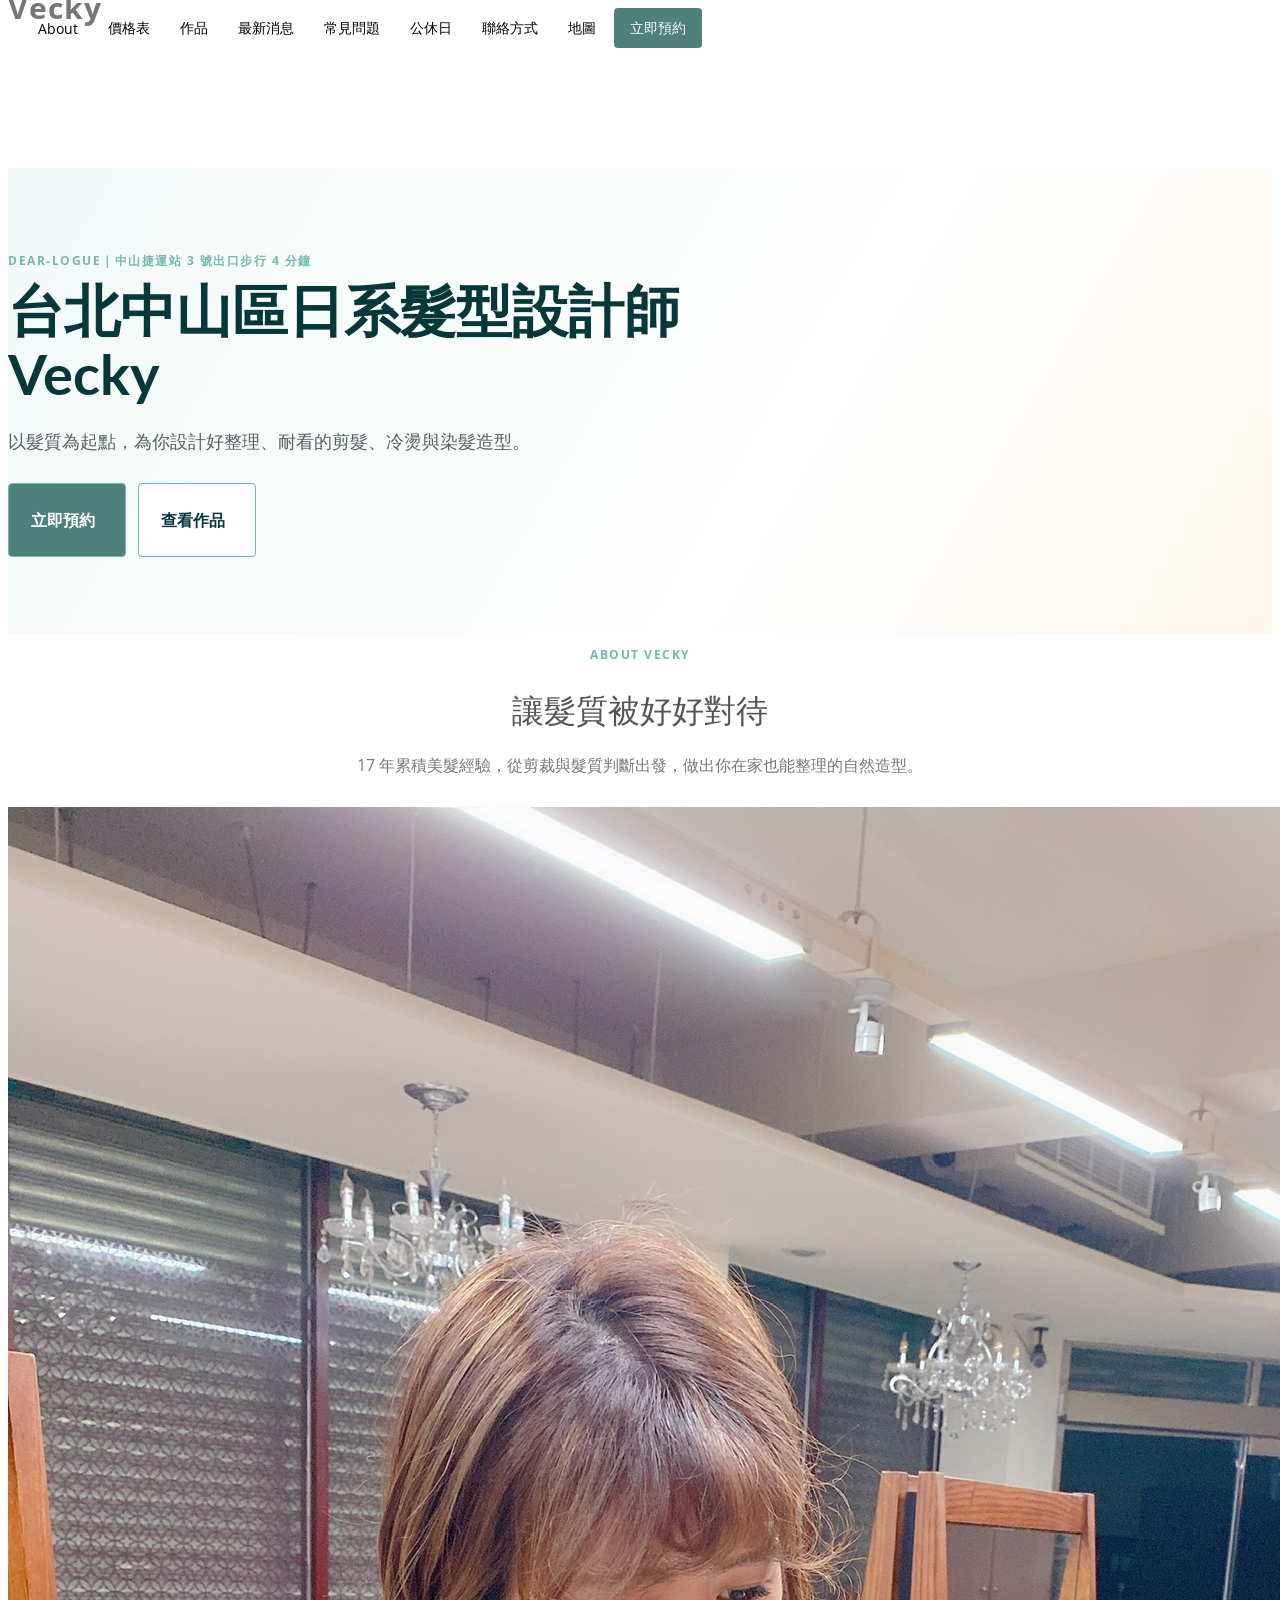
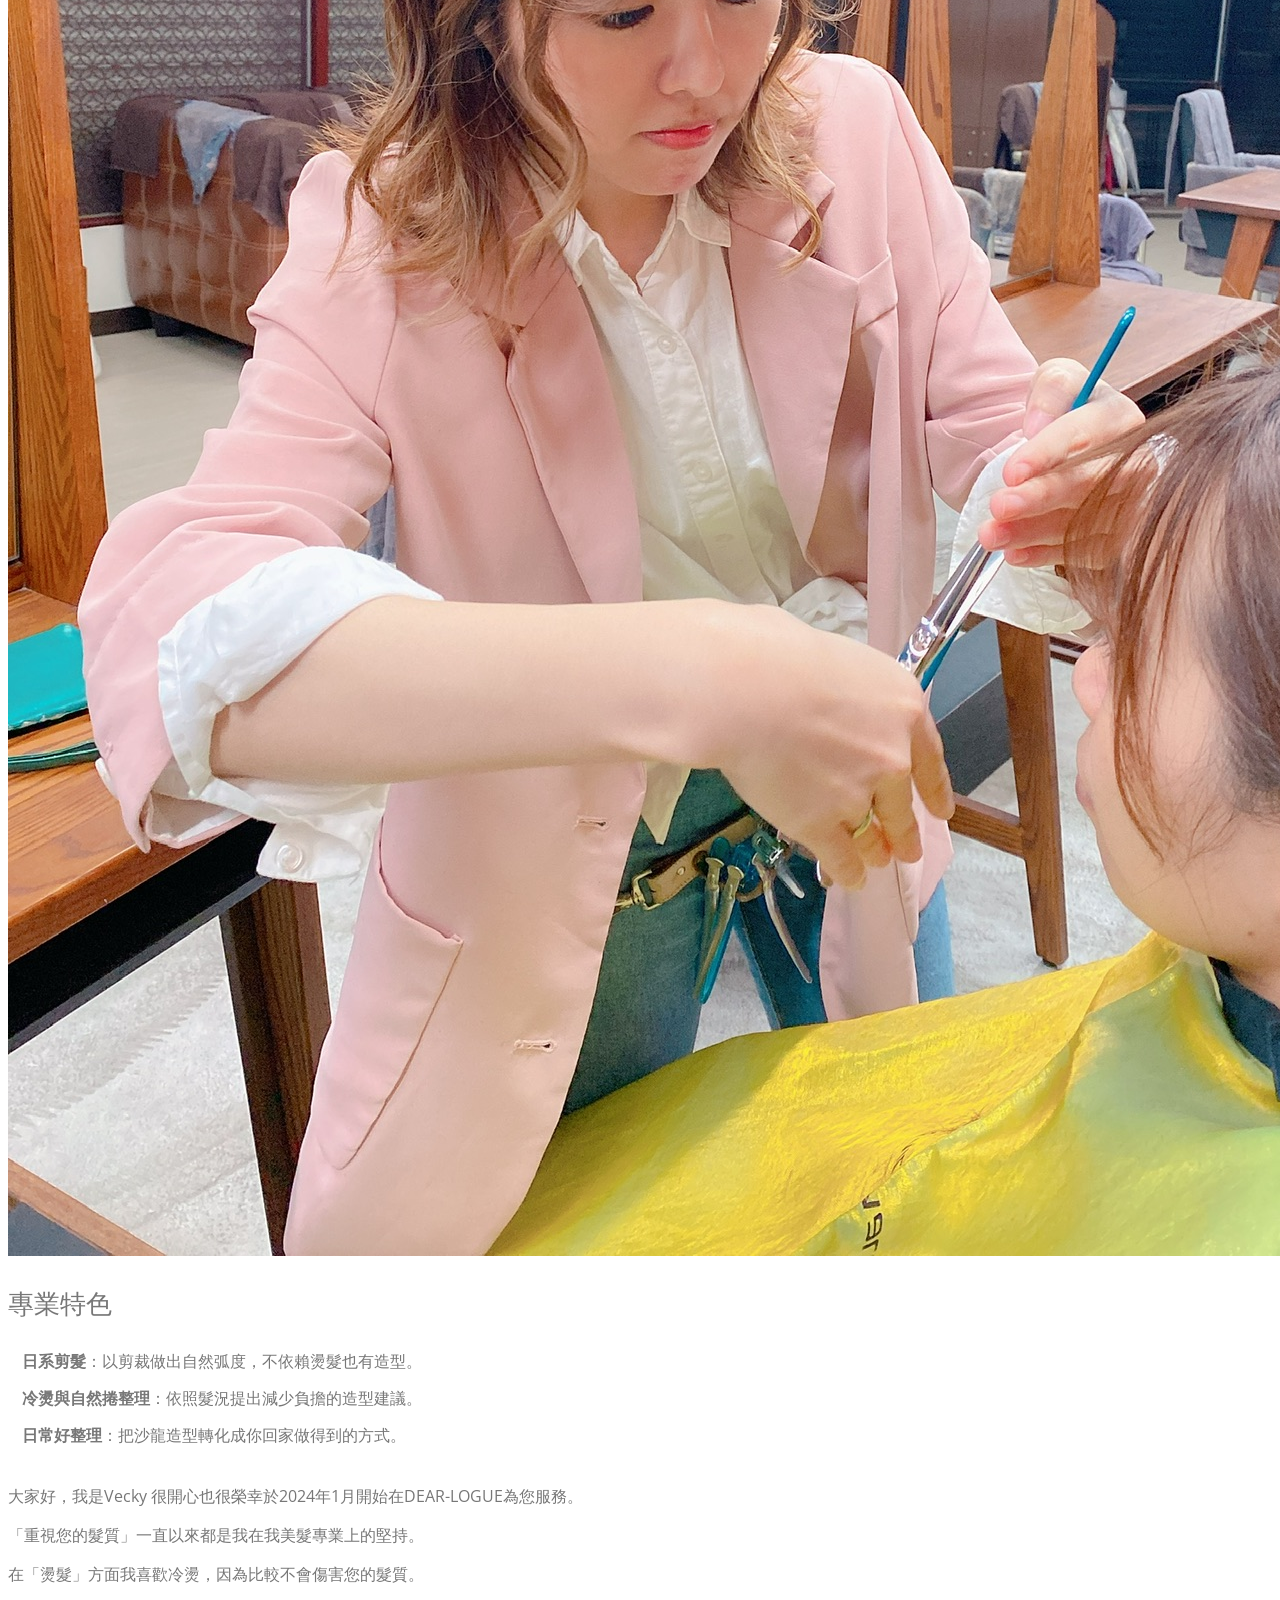
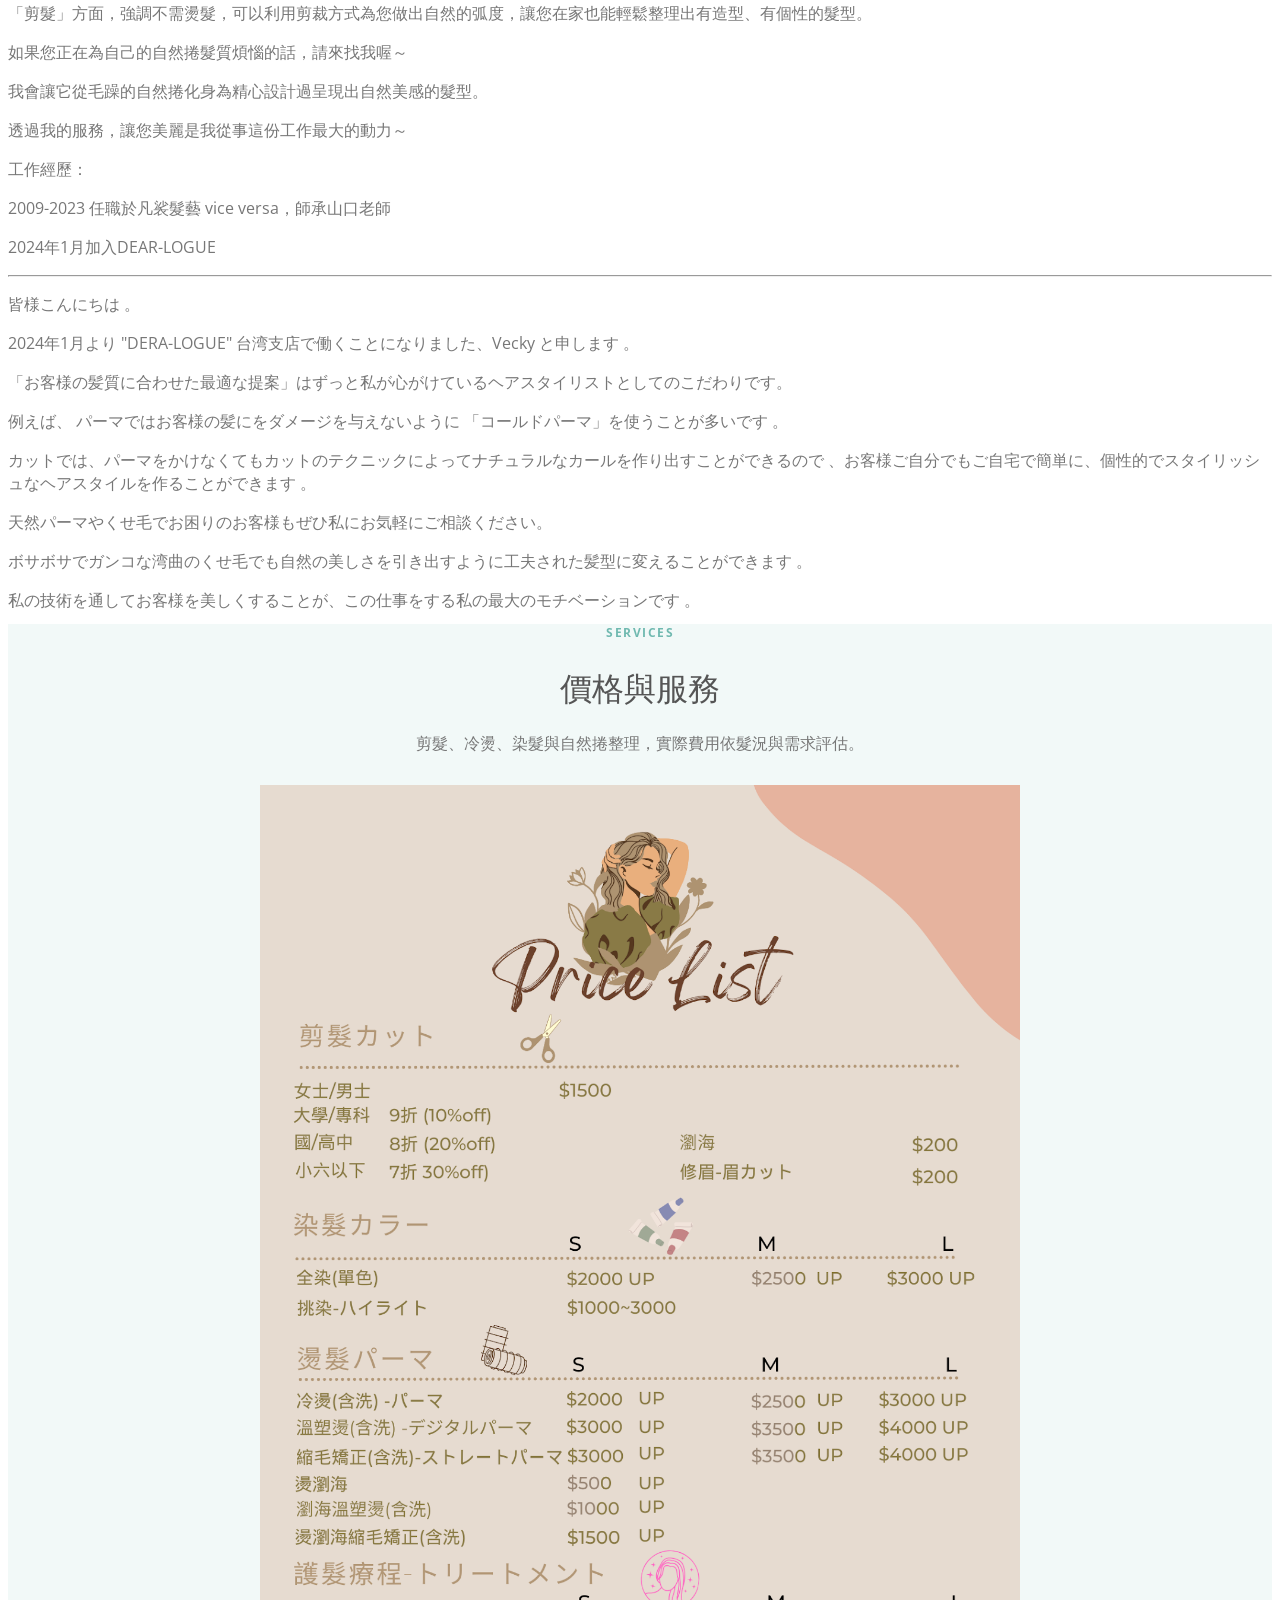
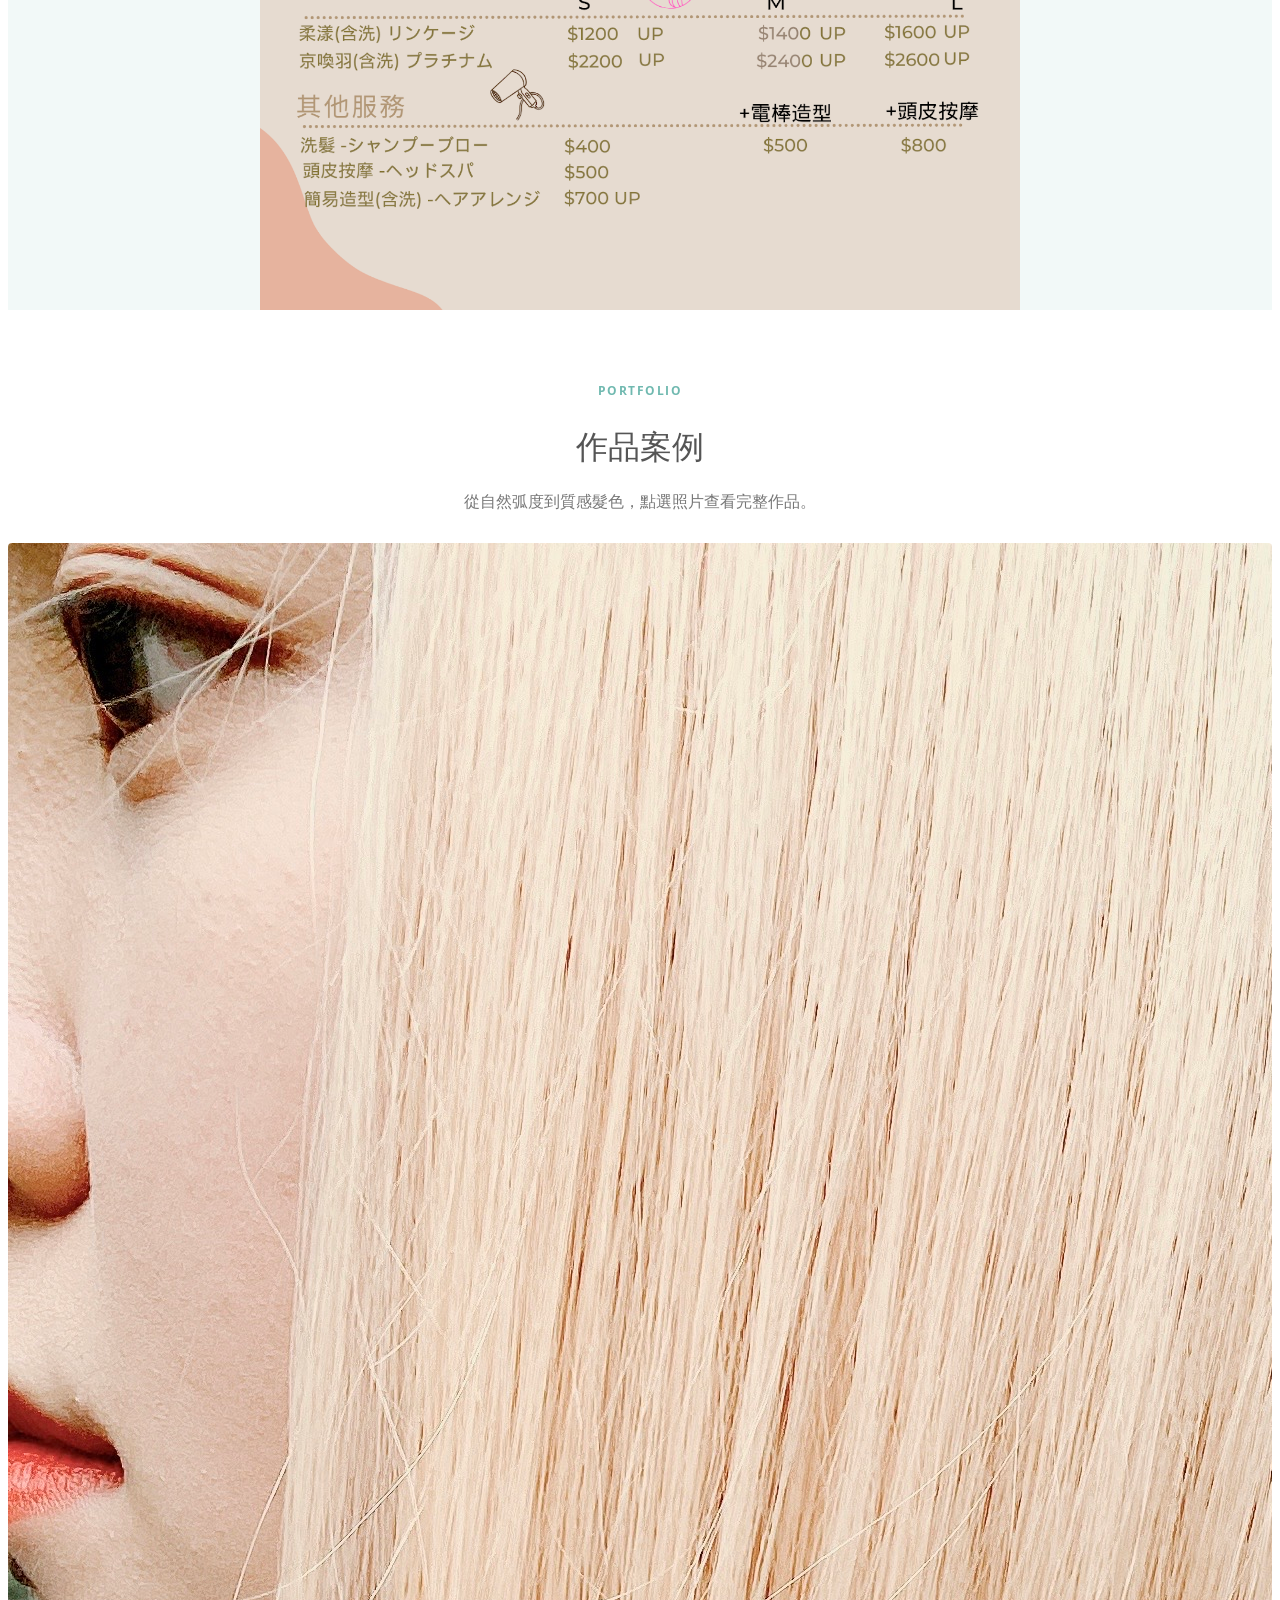
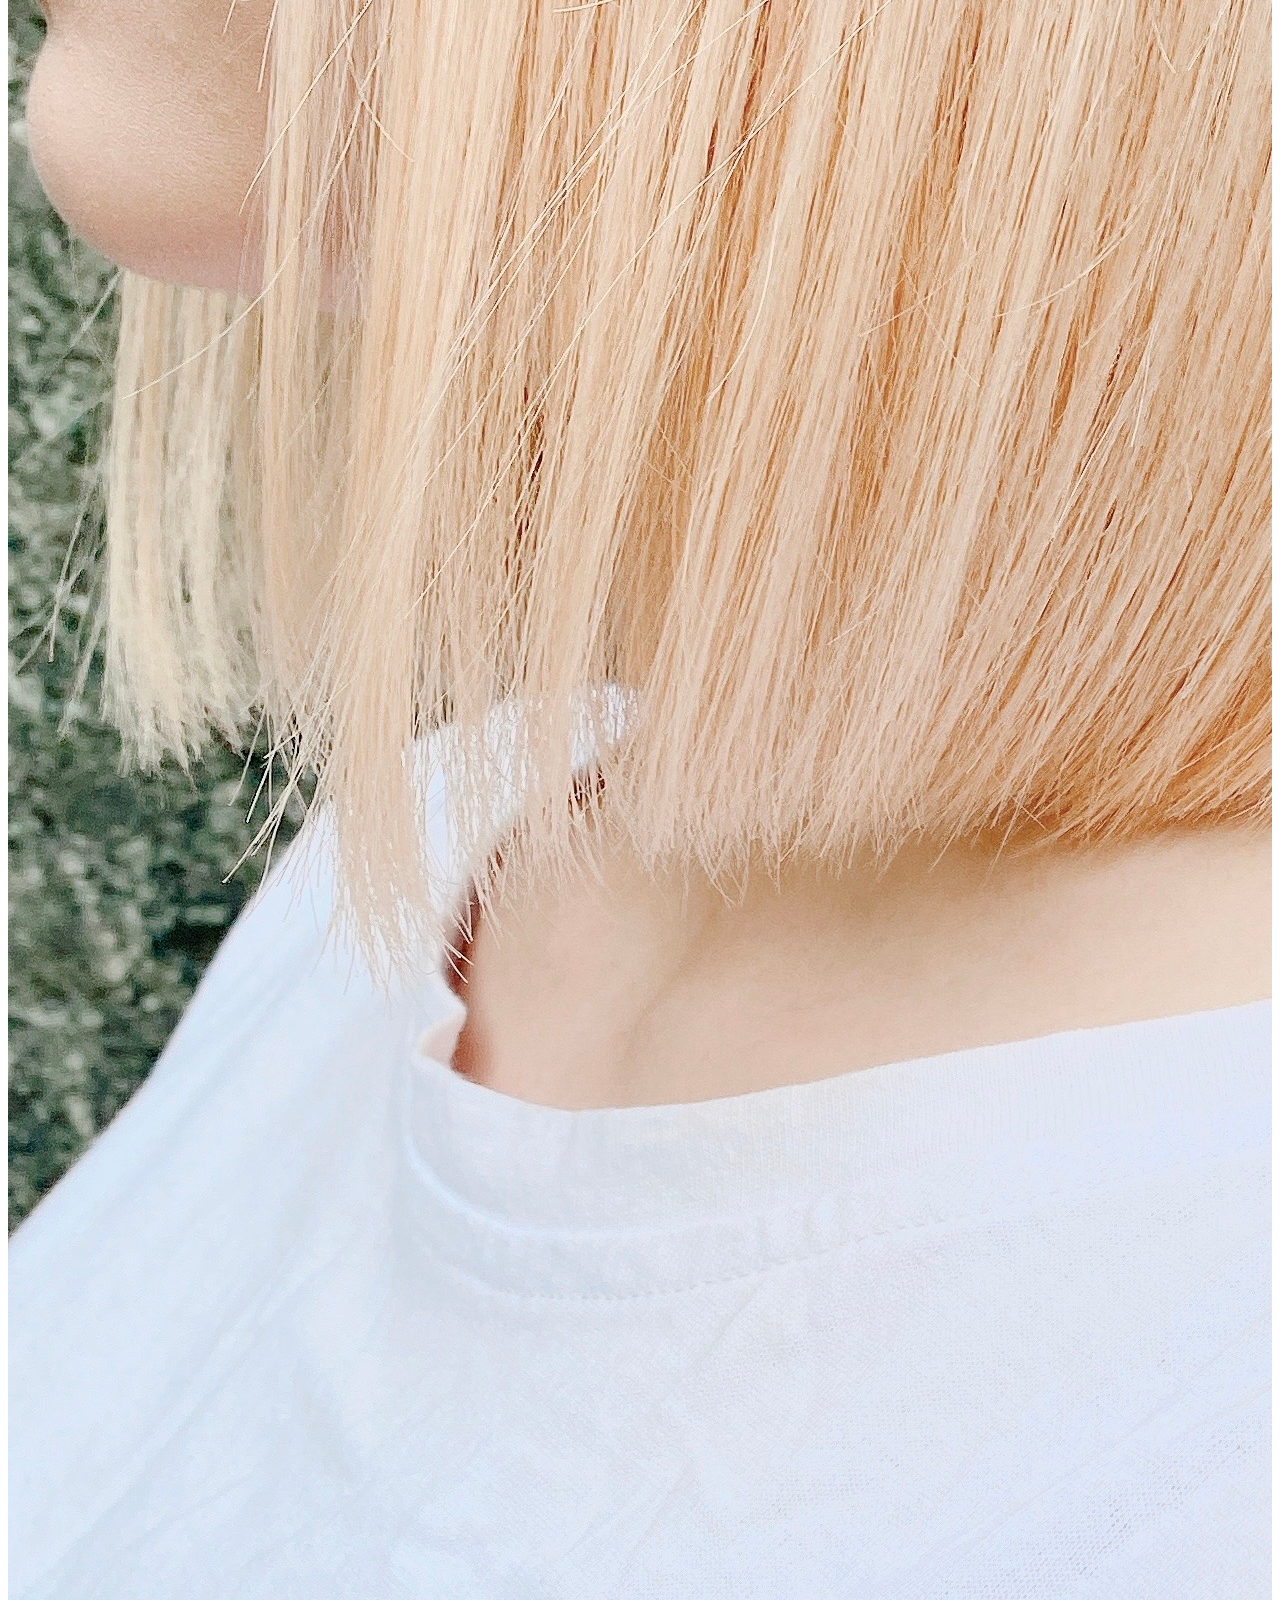
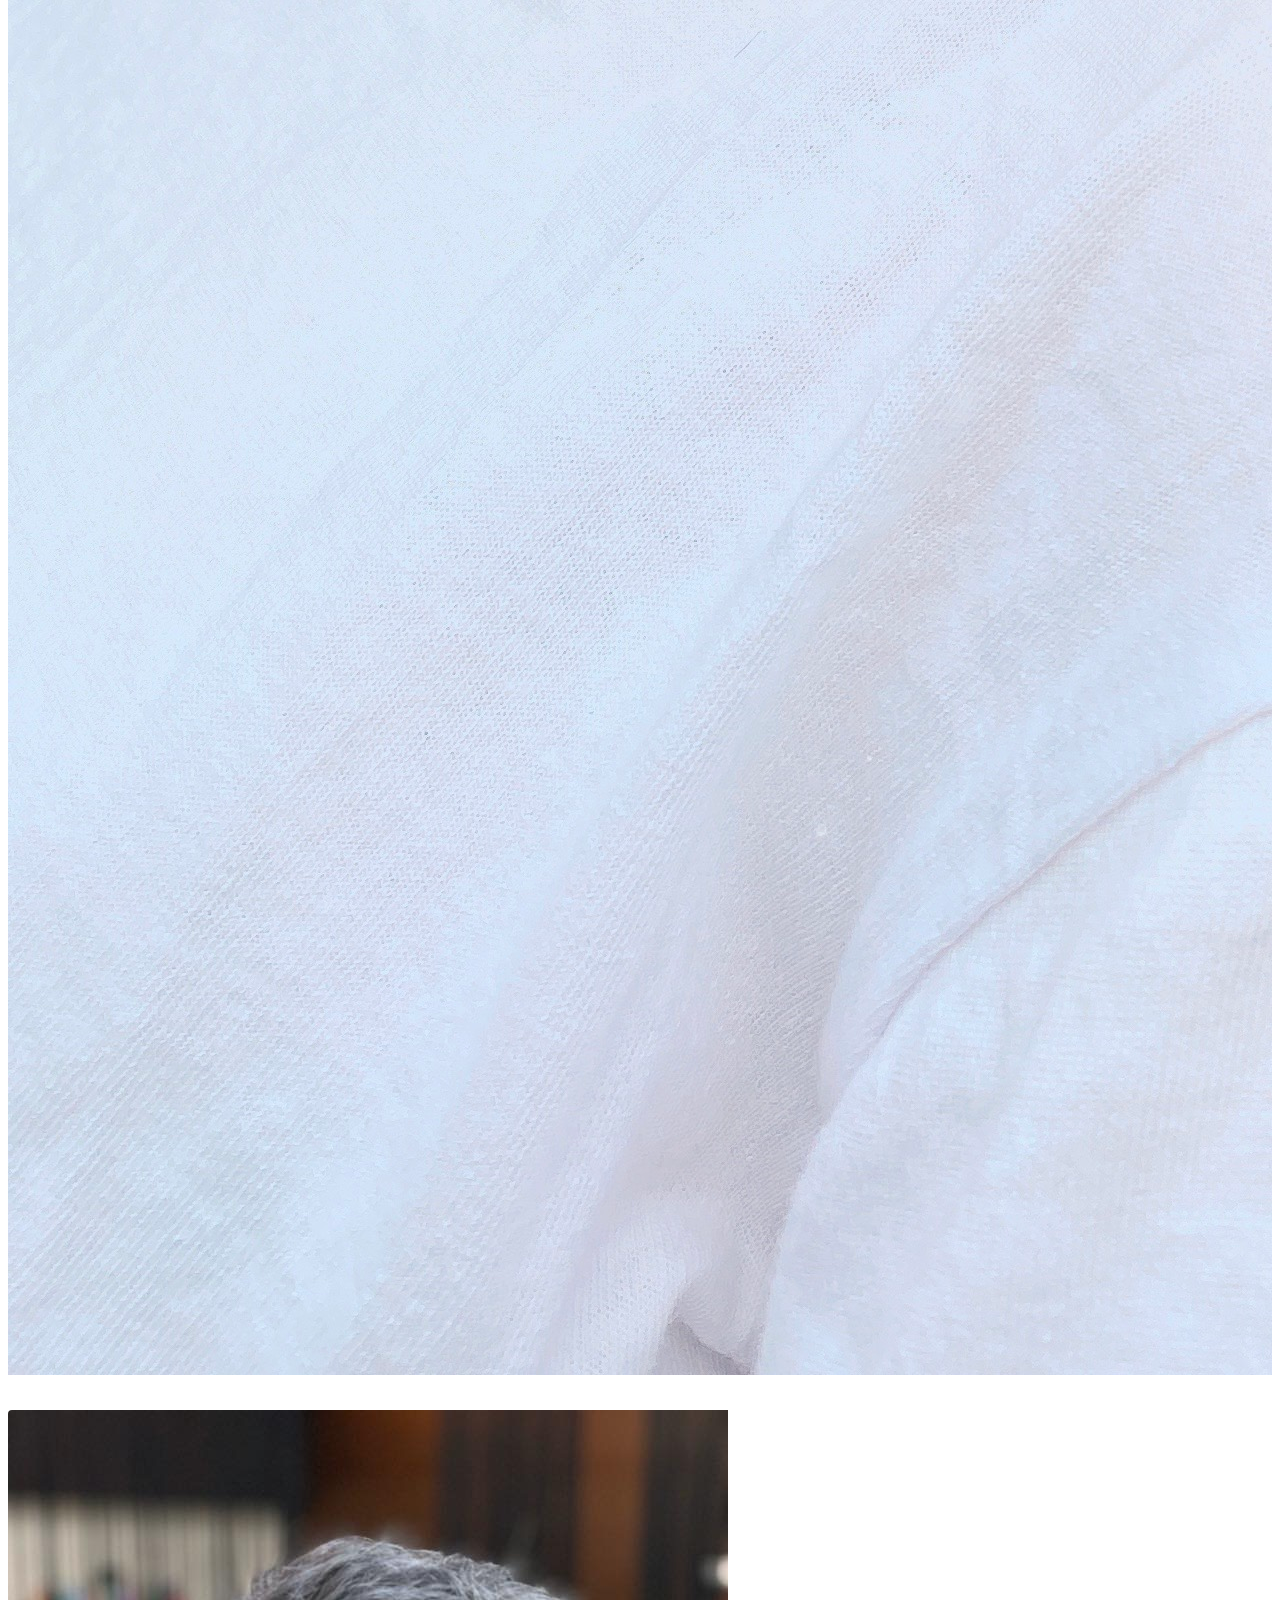
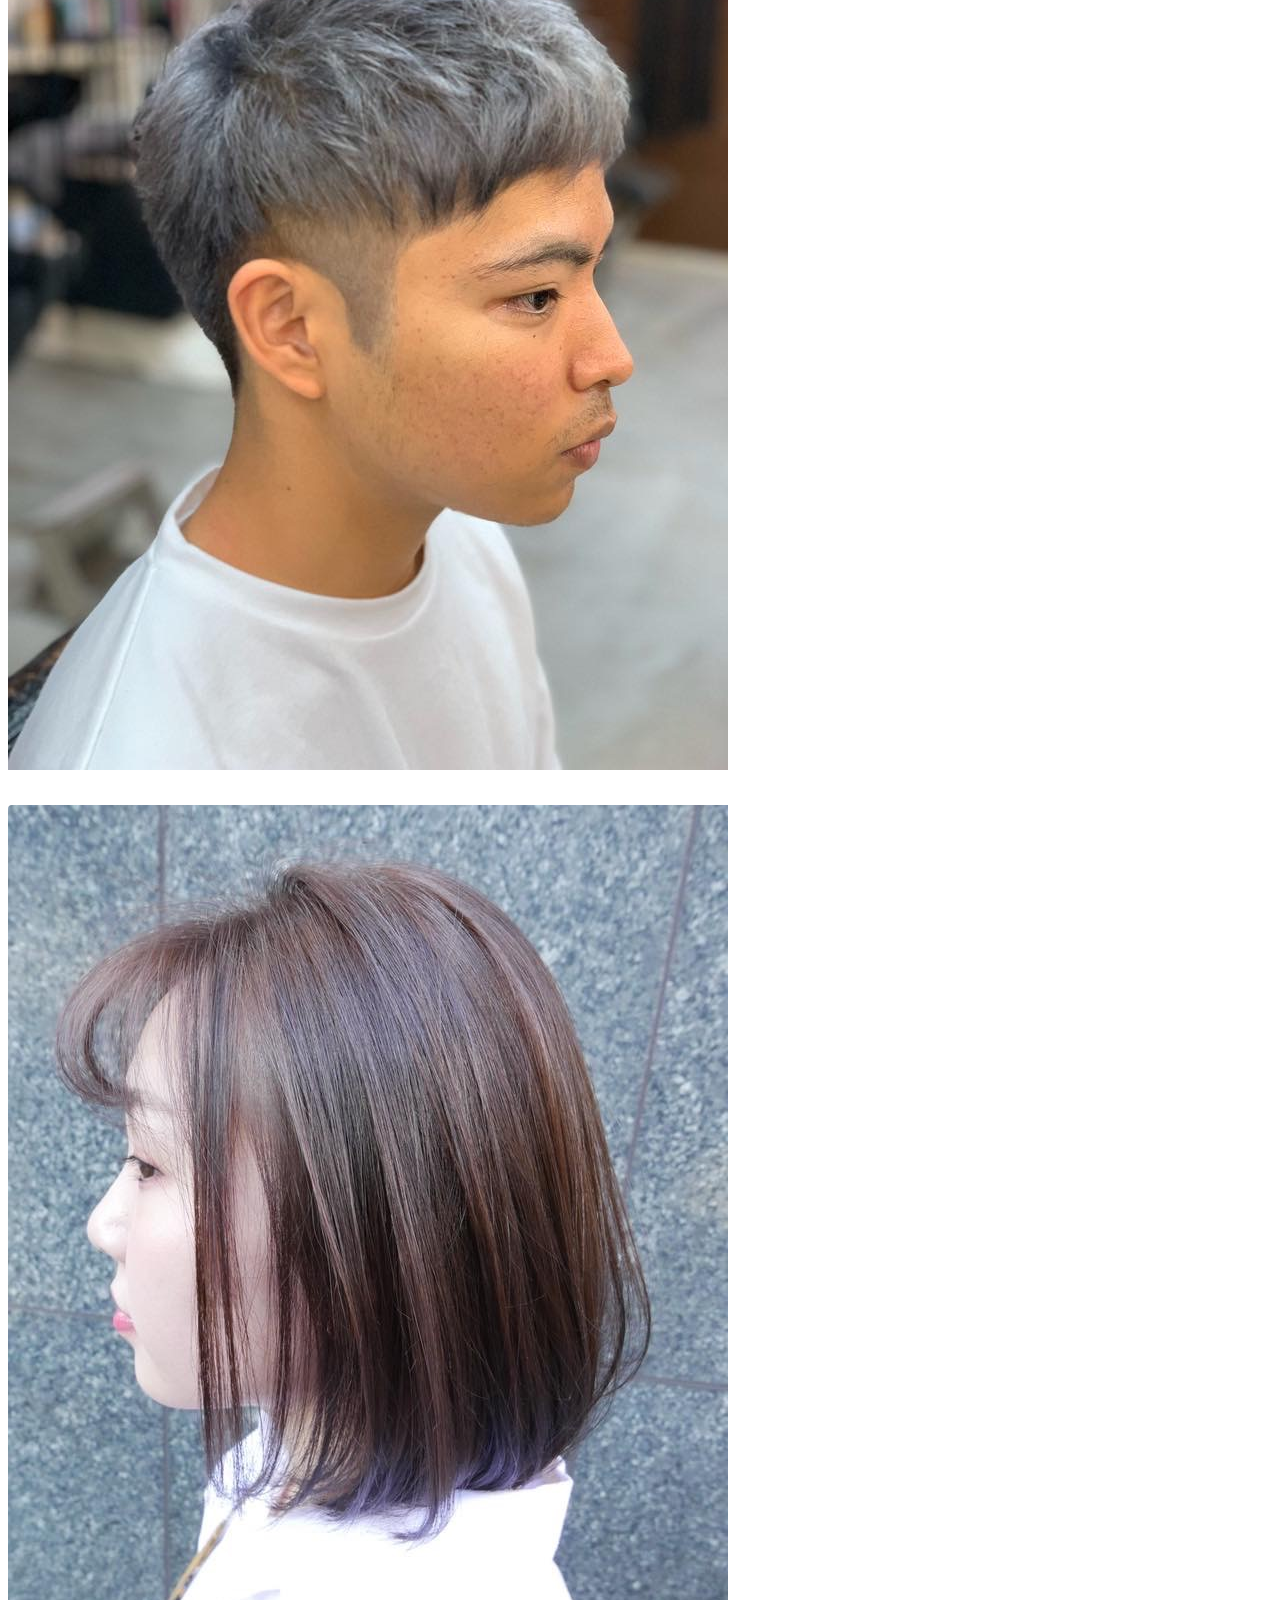
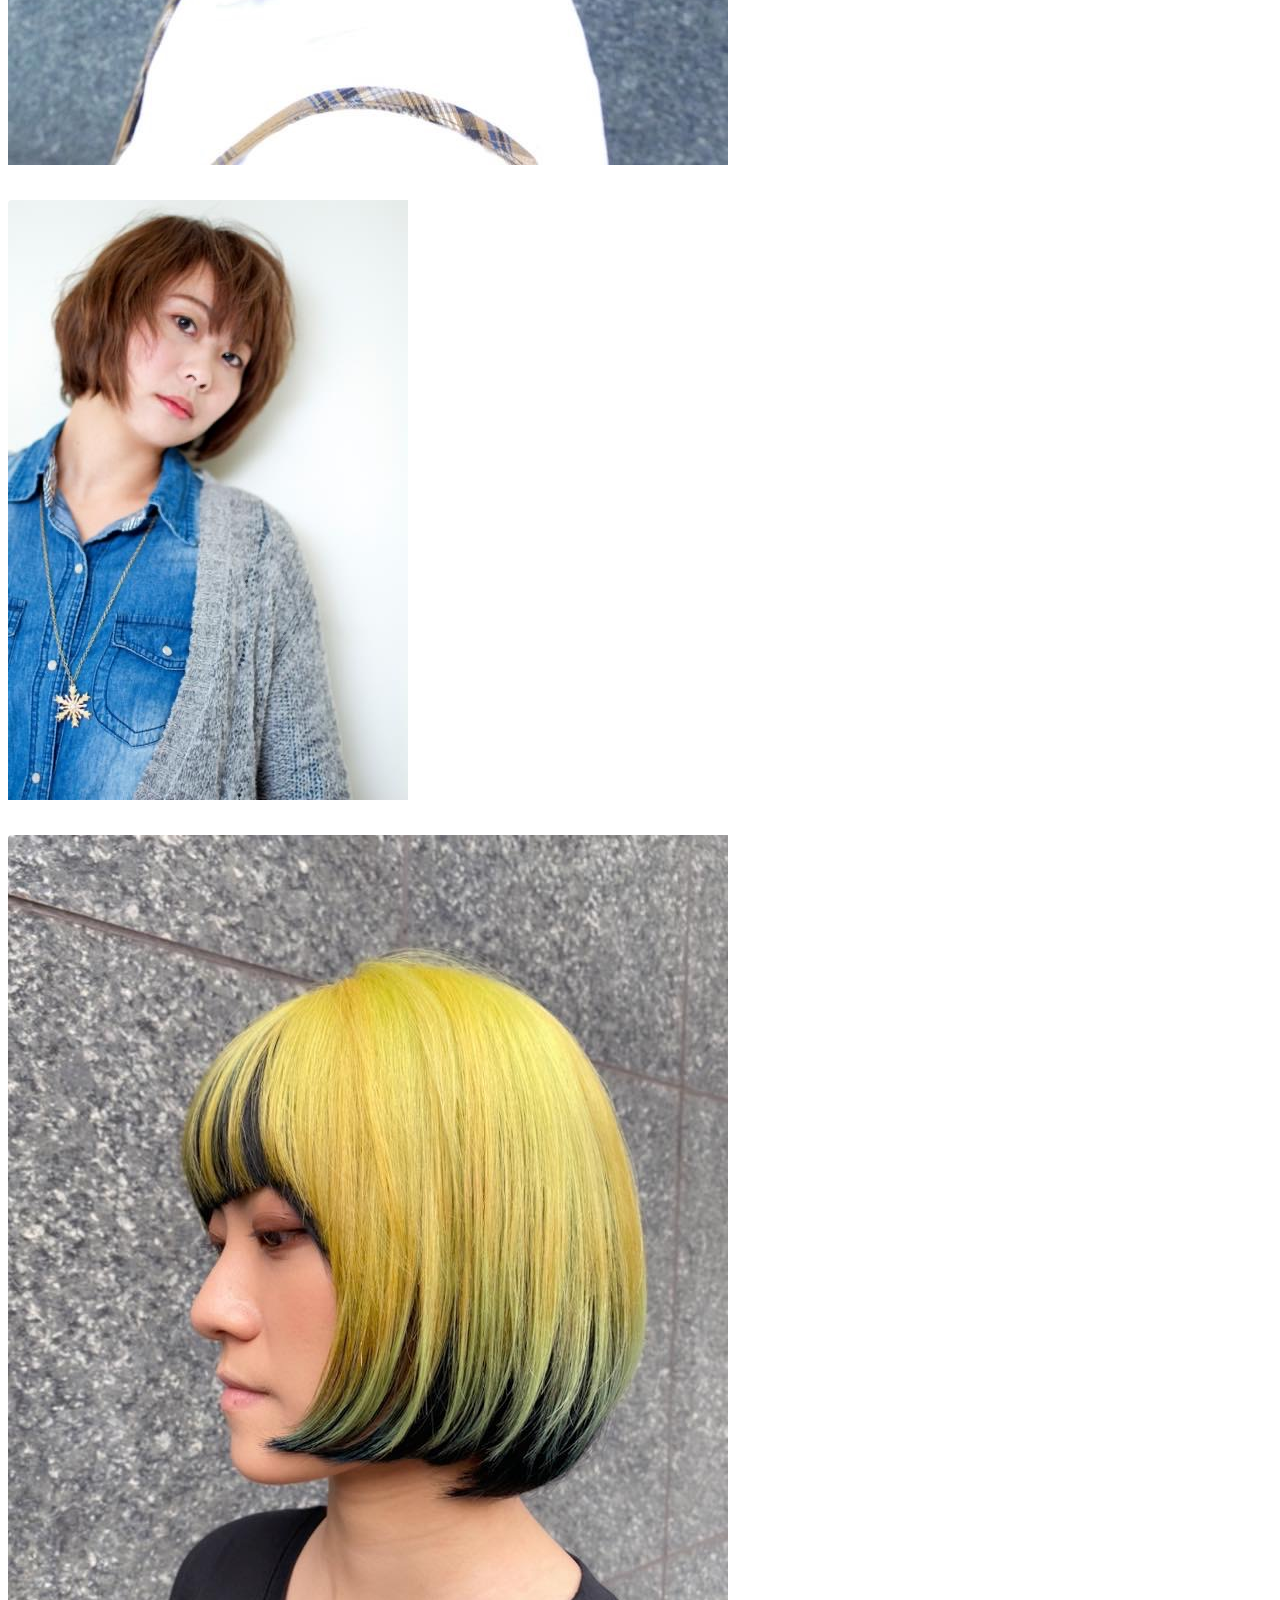
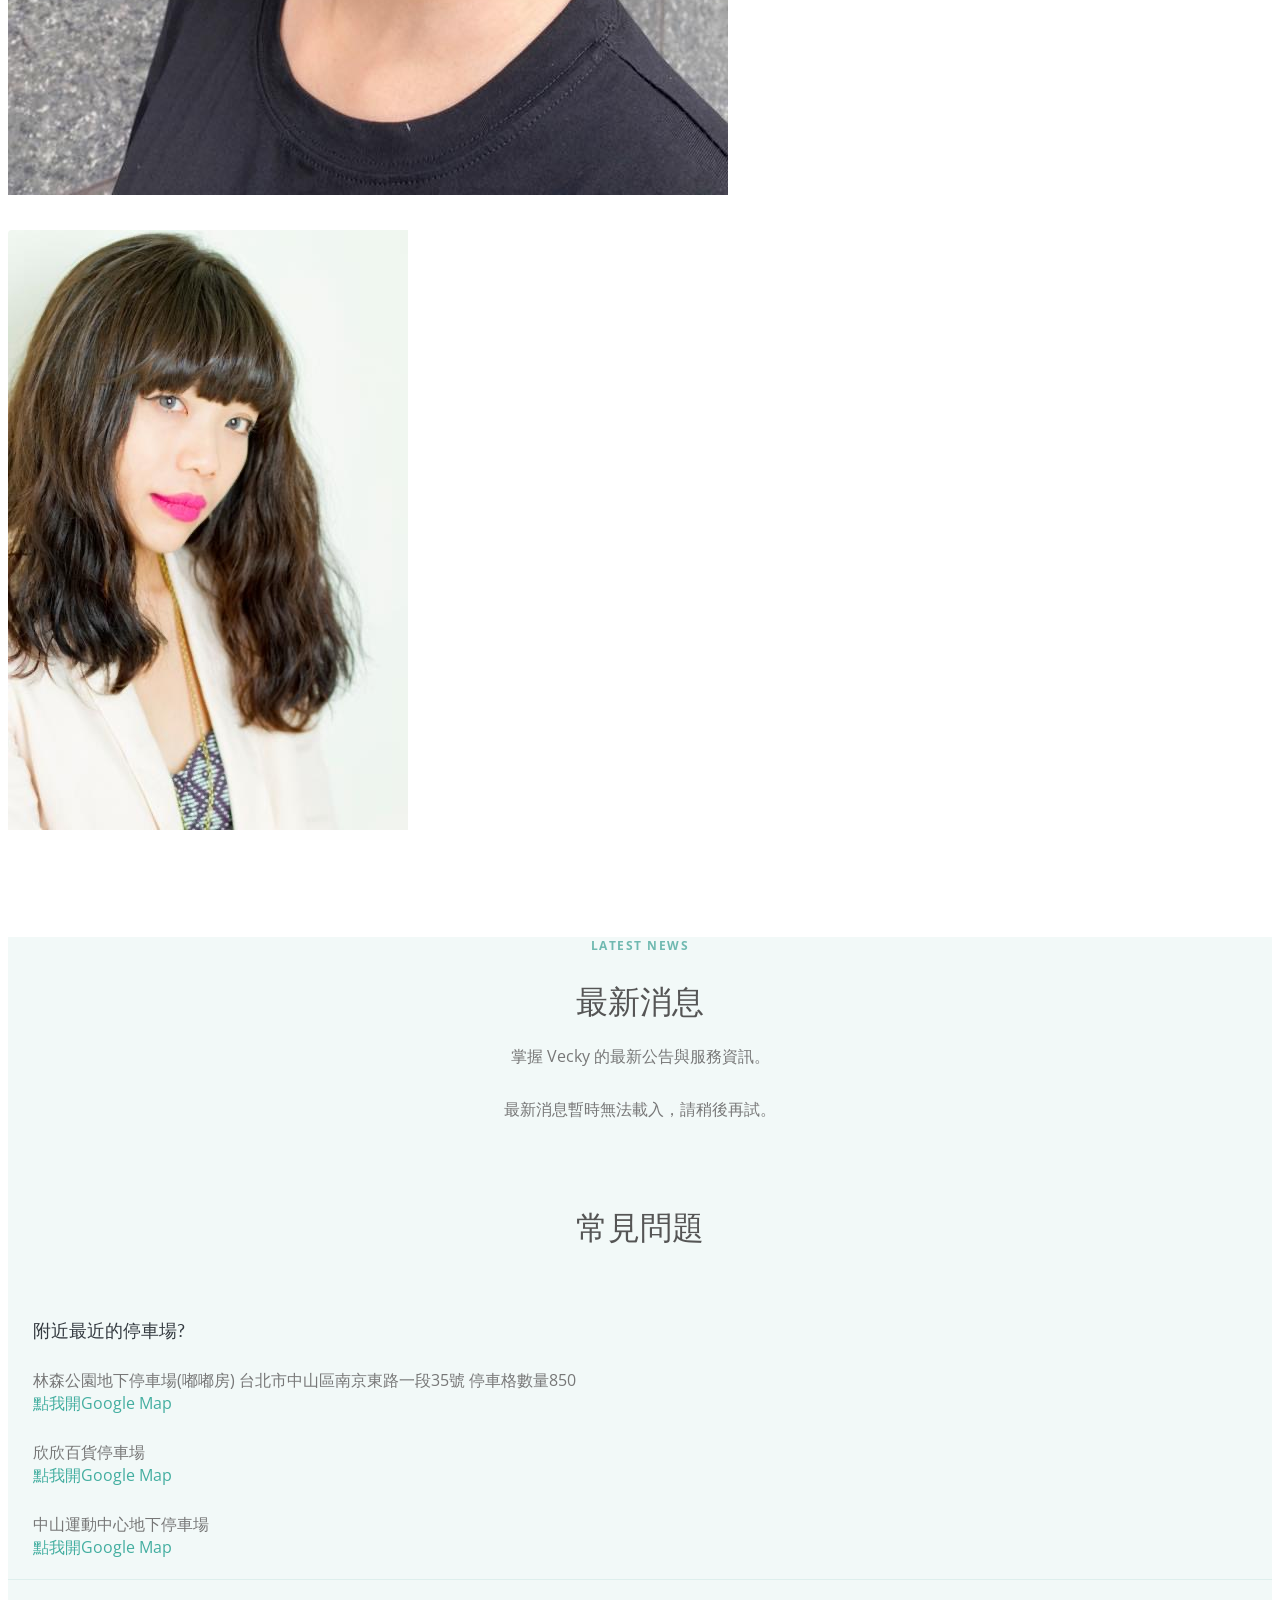
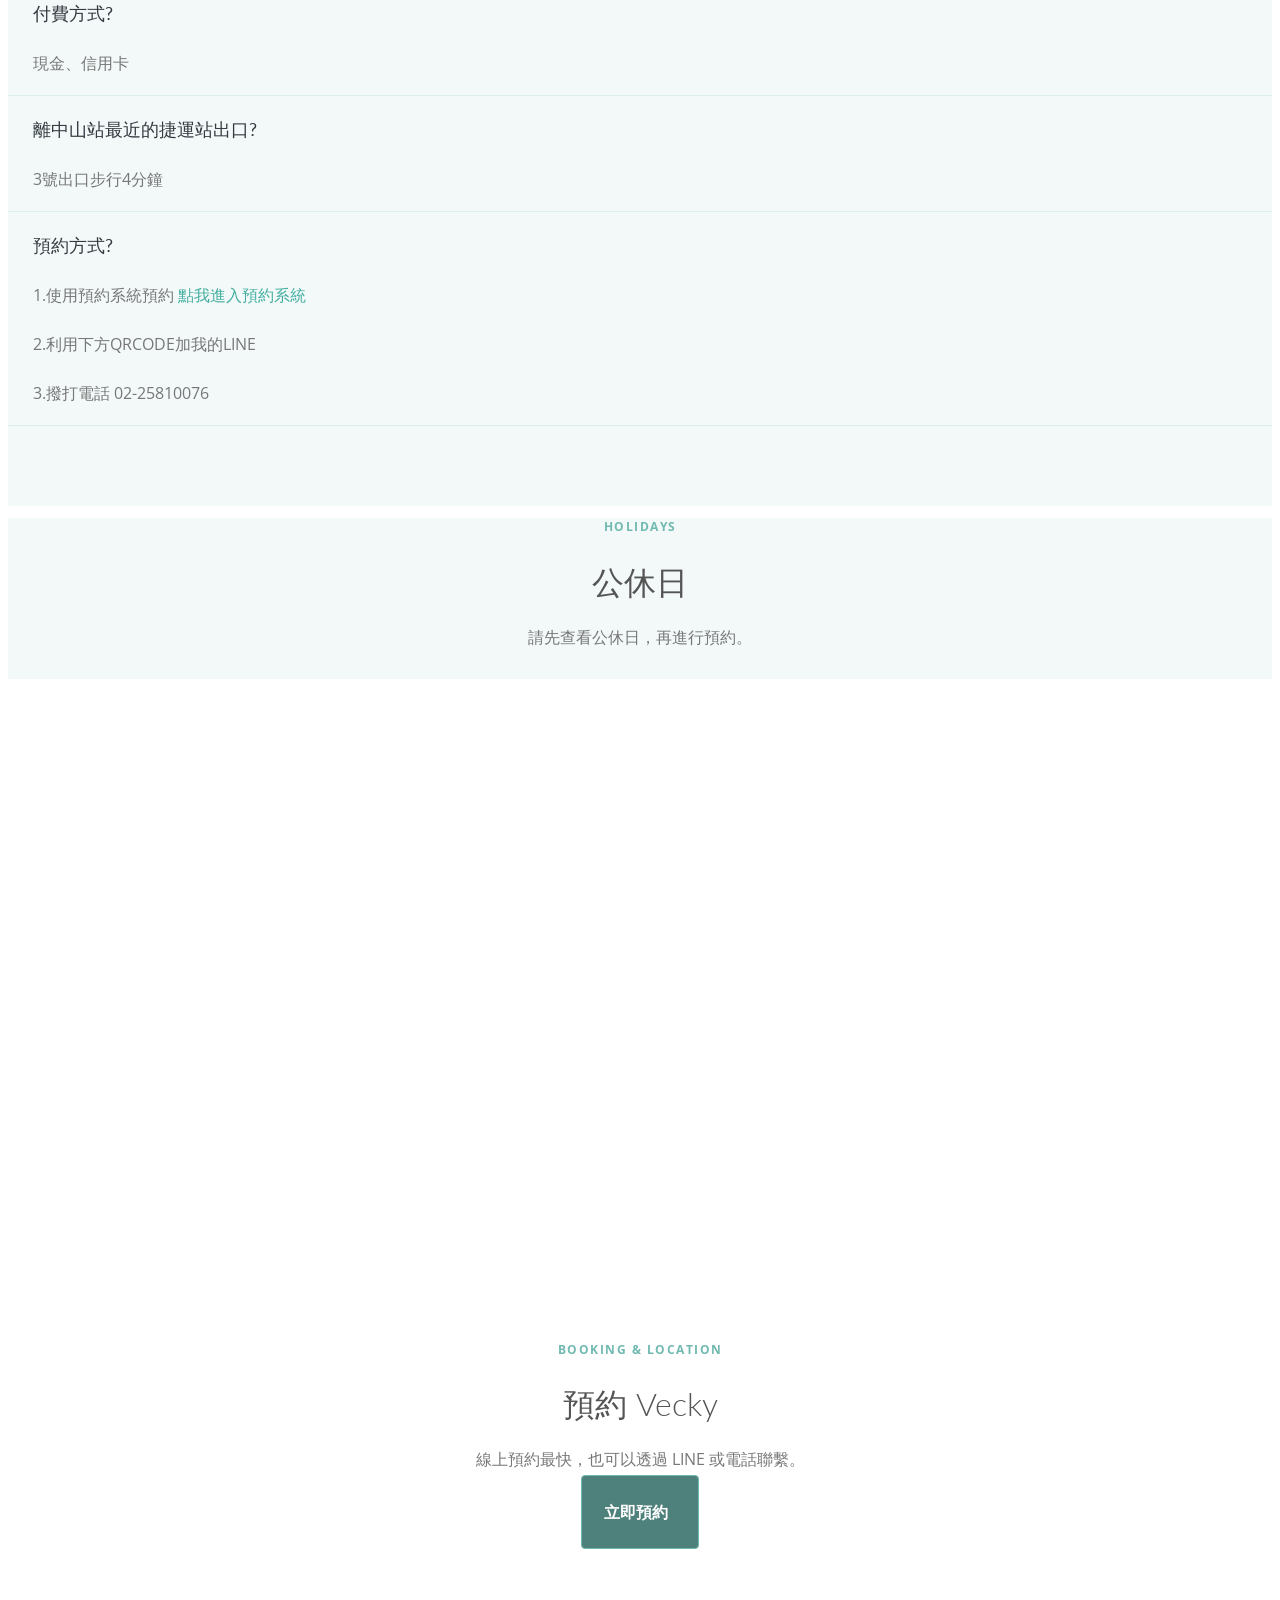
==== index.html @ 030e83d1 "Initial commit" ====
<!DOCTYPE html>
<html lang="zh-Hant">

<head>
  <meta charset="utf-8">
  <meta content="width=device-width, initial-scale=1.0" name="viewport">
  <meta name="description" content="台北中山區日系髮型設計師 Vecky，曾任凡裟髮藝 vice versa，師承山口老師。專長剪髮、冷燙、染髮與自然捲整理，現於 DEAR-LOGUE 服務。">
  <link rel="canonical" href="https://hairstylistvecky.github.io/">
  <meta property="og:locale" content="zh_TW">
  <meta property="og:type" content="website">
  <meta property="og:title" content="髮型設計師 Vecky｜凡裟髮藝 vice versa 山口老師門下">
  <meta property="og:description" content="Vecky 曾任凡裟髮藝 vice versa，師承山口老師，現於台北中山 DEAR-LOGUE 提供剪髮、冷燙、染髮與自然捲整理。">
  <meta property="og:url" content="https://hairstylistvecky.github.io/">
  <meta property="og:image" content="https://hairstylistvecky.github.io/assets/img/aboutImg.jpg">
  <meta property="og:image:alt" content="台北中山區髮型設計師 Vecky 為客人設計日系自然髮型">
  <meta name="twitter:card" content="summary_large_image">
  <meta name="twitter:title" content="台北中山區日系髮型設計師 Vecky">
  <meta name="twitter:description" content="Vecky 現於台北中山 DEAR-LOGUE 提供剪髮、冷燙、染髮與自然捲整理。">
  <meta name="twitter:image" content="https://hairstylistvecky.github.io/assets/img/aboutImg.jpg">
  <title>台北中山區日系髮型設計師 Vecky｜剪髮、燙髮、染髮專業</title>

  <script type="application/ld+json">
  {
    "@context": "https://schema.org",
    "@type": ["HairSalon", "LocalBusiness"],
    "name": "髮型設計師 Vecky",
    "image": "https://hairstylistvecky.github.io/assets/img/aboutImg.jpg",
    "description": "Vecky 曾任凡裟髮藝 vice versa，師承山口老師，現於台北中山 DEAR-LOGUE 提供剪髮、冷燙、染髮與自然捲整理。",
    "url": "https://hairstylistvecky.github.io/",
    "telephone": "+886-2-2581-0076",
    "address": {
      "@type": "PostalAddress",
      "streetAddress": "中山北路二段27巷4之1號",
      "addressLocality": "中山區",
      "addressRegion": "台北市",
      "postalCode": "10491",
      "addressCountry": "TW"
    },
    "geo": {
      "@type": "GeoCoordinates",
      "latitude": 25.052879389858607,
      "longitude": 121.52384820747865
    },
    "hasMap": "https://maps.google.com/?q=DEAR-LOGUE+中山店",
    "openingHours": [
      "Tuesday-Friday 11:00-20:00",
      "Saturday-Sunday 11:00-19:00"
    ],
    "areaServed": {
      "@type": "City",
      "name": "台北市"
    },
    "sameAs": [
      "https://www.instagram.com/hairstylist_vecky",
      "https://www.youtube.com/@Vecky-qq3wy"
    ]
  }
  </script>

  <script type="application/ld+json">
  {
    "@context": "https://schema.org",
    "@type": "FAQPage",
    "mainEntity": [
      {
        "@type": "Question",
        "name": "附近最近的停車場？",
        "acceptedAnswer": {
          "@type": "Answer",
          "text": "可使用林森公園地下停車場（嘟嘟房）、欣欣百貨停車場或中山運動中心地下停車場。"
        }
      },
      {
        "@type": "Question",
        "name": "Vecky 接受哪些付款方式？",
        "acceptedAnswer": {
          "@type": "Answer",
          "text": "接受現金與信用卡。"
        }
      },
      {
        "@type": "Question",
        "name": "從中山捷運站怎麼到 DEAR-LOGUE？",
        "acceptedAnswer": {
          "@type": "Answer",
          "text": "從中山站 3 號出口步行約 4 分鐘即可抵達。"
        }
      },
      {
        "@type": "Question",
        "name": "如何預約 Vecky？",
        "acceptedAnswer": {
          "@type": "Answer",
          "text": "可使用線上預約系統、加入 Vecky LINE，或撥打 02-25810076 預約。"
        }
      }
    ]
  }
  </script>


  <!-- Favicons -->
  <link href="assets/img/scissors.svg" rel="icon">

  <!-- Google Fonts -->
  <link
    href="https://fonts.googleapis.com/css?family=Open+Sans:300,300i,400,400i,600,600i,700,700i|Lato:400,300,700,900&display=swap"
    rel="stylesheet">


  <!-- Vendor CSS Files -->
  <link href="assets/vendor/bootstrap/css/bootstrap.min.css" rel="stylesheet">
  <link href="assets/vendor/bootstrap-icons/bootstrap-icons.css" rel="stylesheet">
  <link href="assets/vendor/glightbox/css/glightbox.min.css" rel="stylesheet">

  <!-- Template Main CSS File -->
  <link href="assets/css/style.css" rel="stylesheet">


</head>

<body>

  <!-- ======= Header ======= -->
  <header id="header" class="fixed-top d-flex align-items-center">
    <div class="container d-flex align-items-center">

      <div class="logo me-auto">
        <div class="site-name">Vecky</div>
      </div>

      <nav id="navbar" class="navbar" style="color: #ECB88A;">
        <ul>
          <!-- <li><a class="nav-link scrollto active" href="#hero">Home</a></li> -->
          <li><a class="nav-link scrollto" href="#about">About</a></li>
          <li><a class="nav-link scrollto" href="#services">價格表</a></li>
          <li><a class="nav-link scrollto" href="#portfolio">作品</a></li>
          <li><a class="nav-link scrollto" href="#latest-news">最新消息</a></li>
          <li><a class="nav-link scrollto" href="#faq">常見問題</a></li>
          <li><a class="nav-link scrollto" href="#calendar">公休日</a></li>
          <li><a class="nav-link scrollto" href="#contactAbout">聯絡方式</a></li>
          <li><a class="nav-link scrollto" href="#map">地圖</a></li>
          <li><a class="nav-link booking-link" href="https://dear-logue-pr.com/menu.php?rk=twvec&amp;x=63&amp;y=56" target="_blank" rel="noopener">立即預約</a></li>
        </ul>
        <i class="bi bi-list mobile-nav-toggle"></i>
      </nav><!-- .navbar -->

    </div>
  </header><!-- End #header -->

  <main id="main">

    <section id="intro" class="intro">
      <div class="container">
        <div class="intro-content">
          <p class="eyebrow">DEAR-LOGUE｜中山捷運站 3 號出口步行 4 分鐘</p>
          <h1>台北中山區日系髮型設計師 Vecky</h1>
          <p>以髮質為起點，為你設計好整理、耐看的剪髮、冷燙與染髮造型。</p>
          <div class="intro-actions">
            <a class="primary-button" href="https://dear-logue-pr.com/menu.php?rk=twvec&amp;x=63&amp;y=56" target="_blank" rel="noopener">立即預約 <i class="bi bi-arrow-up-right"></i></a>
            <a class="secondary-button" href="#portfolio">查看作品 <i class="bi bi-arrow-down"></i></a>
          </div>
        </div>
      </div>
    </section>

    <!-- ======= About Us Section ======= -->
    <section id="about" class="about">
      <div class="container">

        <div class="section-title">
          <p class="eyebrow">ABOUT VECKY</p>
          <h2>讓髮質被好好對待</h2>
          <p><span id="experience-years">自 2009 年起</span>累積美髮經驗，從剪裁與髮質判斷出發，做出你在家也能整理的自然造型。</p>
        </div>

        <div class="row">
          <div class="col-lg-6 order-1 order-lg-2">
            <img src="assets/img/aboutImg.jpg" class="img-fluid" alt="Vecky 為客人設計日系自然髮型" loading="lazy" decoding="async">
          </div>
          <div class="col-lg-6 pt-4 pt-lg-0 order-2 order-lg-1">
            <h3>專業特色</h3>
            <ul class="about-highlights">
              <li><i class="bi bi-check2-circle"></i><span><strong>日系剪髮</strong>：以剪裁做出自然弧度，不依賴燙髮也有造型。</span></li>
              <li><i class="bi bi-check2-circle"></i><span><strong>冷燙與自然捲整理</strong>：依照髮況提出減少負擔的造型建議。</span></li>
              <li><i class="bi bi-check2-circle"></i><span><strong>日常好整理</strong>：把沙龍造型轉化成你回家做得到的方式。</span></li>
            </ul>
            <p>
              大家好，我是Vecky 很開心也很榮幸於2024年1月開始在DEAR-LOGUE為您服務。
            </p>

            <p>
              「重視您的髮質」一直以來都是我在我美髮專業上的堅持。
            </p>
            在「燙髮」方面我喜歡冷燙，因為比較不會傷害您的髮質。
            <p>
              「剪髮」方面，強調不需燙髮，可以利用剪裁方式為您做出自然的弧度，讓您在家也能輕鬆整理出有造型、有個性的髮型。
            </p>

            <p>
              如果您正在為自己的自然捲髮質煩惱的話，請來找我喔～
            </p>

            <p>
              我會讓它從毛躁的自然捲化身為精心設計過呈現出自然美感的髮型。
            </p>

            <p>
              透過我的服務，讓您美麗是我從事這份工作最大的動力～
            </p>

            <p>
              工作經歷：
            </p>

            <p>
              2009-2023 任職於凡裟髮藝 vice versa，師承山口老師
            </p>
            <p>
              2024年1月加入DEAR-LOGUE
            </p>
            <hr>
            <p>
              皆様こんにちは 。
            </p>
            <p>
              2024年1月より "DERA-LOGUE" 台湾支店で働くことになりました、Vecky と申します 。
            </p>
            <p>
              「お客様の髪質に合わせた最適な提案」はずっと私が心がけているヘアスタイリストとしてのこだわりです。
            </p>
            <p>
              例えば、 パーマではお客様の髪にをダメージを与えないように 「コールドパーマ」を使うことが多いです 。
            </p>
            <p>
              カットでは、パーマをかけなくてもカットのテクニックによってナチュラルなカールを作り出すことができるので 、お客様ご自分でもご自宅で簡単に、個性的でスタイリッシュなヘアスタイルを作ることができます 。
            </p>
            <p>
              天然パーマやくせ毛でお困りのお客様もぜひ私にお気軽にご相談ください。
            </p>
            <p>
              ボサボサでガンコな湾曲のくせ毛でも自然の美しさを引き出すように工夫された髪型に変えることができます 。
            </p>
            <p>
              私の技術を通してお客様を美しくすることが、この仕事をする私の最大のモチベーションです 。
            </p>

          </div>
        </div>

      </div>
    </section><!-- End About Us Section -->
    

    <!-- ======= Services Section ======= -->
    <section id="services" class="services section-bg">
      <div class="container">
        <div class="section-title">
          <p class="eyebrow">SERVICES</p>
          <h2>價格與服務</h2>
          <p>剪髮、冷燙、染髮與自然捲整理，實際費用依髮況與需求評估。</p>
        </div>
        <img src="assets/img/priceList.png" class="price-list" alt="Vecky 剪髮、燙髮與染髮價格表" loading="lazy" decoding="async">
      </div>
    </section><!-- End Services Section -->

    <!-- ======= Our Portfolio Section ======= -->
    <section id="portfolio" class="portfolio">
      <div class="container">
        <div class="section-title">
          <p class="eyebrow">PORTFOLIO</p>
          <h2>作品案例</h2>
          <p>從自然弧度到質感髮色，點選照片查看完整作品。</p>
        </div>
        <div class="row portfolio-container">

          <div class="col-lg-4 col-md-6 portfolio-item">
            <div class="portfolio-wrap">
              <img src="assets/img/portfolio/portfolio-1.jpg" class="img-fluid" alt="Vecky 日系髮型作品案例一" loading="lazy" decoding="async">
              <div class="portfolio-info">
                <h3>
                  <a href="assets/img/portfolio/portfolio-1.jpg" data-gallery="portfolioGallery"
                    class="portfolio-lightbox" aria-label="放大查看日系髮型作品案例一">
                    <i class="bi bi-search"></i>
                  </a>
                </h3>
              </div>
            </div>
          </div>

          <div class="col-lg-4 col-md-6 portfolio-item">
            <div class="portfolio-wrap">
              <img src="assets/img/portfolio/portfolio-2.jpg" class="img-fluid" alt="Vecky 日系髮型作品案例二" loading="lazy" decoding="async">
              <div class="portfolio-info">
                <h3>
                  <a href="assets/img/portfolio/portfolio-2.jpg" data-gallery="portfolioGallery"
                    class="portfolio-lightbox" aria-label="放大查看日系髮型作品案例二">
                    <i class="bi bi-search"></i>
                  </a>
                </h3>
              </div>
            </div>
          </div>

          <div class="col-lg-4 col-md-6 portfolio-item">
            <div class="portfolio-wrap">
              <img src="assets/img/portfolio/portfolio-3.jpg" class="img-fluid" alt="Vecky 日系髮型作品案例三" loading="lazy" decoding="async">
              <div class="portfolio-info">
                <h3>
                  <a href="assets/img/portfolio/portfolio-3.jpg" data-gallery="portfolioGallery"
                    class="portfolio-lightbox" aria-label="放大查看日系髮型作品案例三">
                    <i class="bi bi-search"></i>
                  </a>
                </h3>
              </div>
            </div>
          </div>

          <div class="col-lg-4 col-md-6 portfolio-item">
            <div class="portfolio-wrap">
              <img src="assets/img/portfolio/portfolio-4.jpg" class="img-fluid" alt="Vecky 日系髮型作品案例四" loading="lazy" decoding="async">
              <div class="portfolio-info">
                <h3>
                  <a href="assets/img/portfolio/portfolio-4.jpg" data-gallery="portfolioGallery"
                    class="portfolio-lightbox" aria-label="放大查看日系髮型作品案例四">
                    <i class="bi bi-search"></i>
                  </a>
                </h3>
              </div>
            </div>
          </div>

          <div class="col-lg-4 col-md-6 portfolio-item">
            <div class="portfolio-wrap">
              <img src="assets/img/portfolio/portfolio-5.jpg" class="img-fluid" alt="Vecky 日系髮型作品案例五" loading="lazy" decoding="async">
              <div class="portfolio-info">
                <h3>
                  <a href="assets/img/portfolio/portfolio-5.jpg" data-gallery="portfolioGallery"
                    class="portfolio-lightbox" aria-label="放大查看日系髮型作品案例五">
                    <i class="bi bi-search"></i>
                  </a>
                </h3>
              </div>
            </div>
          </div>

          <div class="col-lg-4 col-md-6 portfolio-item">
            <div class="portfolio-wrap">
              <img src="assets/img/portfolio/portfolio-6.jpg" class="img-fluid" alt="Vecky 日系髮型作品案例六" loading="lazy" decoding="async">
              <div class="portfolio-info">
                <h3>
                  <a href="assets/img/portfolio/portfolio-6.jpg" data-gallery="portfolioGallery"
                    class="portfolio-lightbox" aria-label="放大查看日系髮型作品案例六">
                    <i class="bi bi-search"></i>
                  </a>
                </h3>
              </div>
            </div>
          </div>


        </div>
    </section><!-- End Our Portfolio Section -->

    <!-- ======= Latest News Section ======= -->
    <section id="latest-news" class="latest-news section-bg">
      <div class="container">
        <div class="section-title">
          <p class="eyebrow">LATEST NEWS</p>
          <h2>最新消息</h2>
          <p>掌握 Vecky 的最新公告與服務資訊。</p>
        </div>
        <div id="news-list" class="news-list" aria-live="polite">
          <p class="news-status">正在載入最新消息...</p>
        </div>
      </div>
    </section><!-- End Latest News Section -->

    <!-- ======= Frequently Asked Questions Section ======= -->
    <section id="faq" class="faq section-bg">
      <div class="container">

        <div class="section-title">
          <h2>常見問題</h2>
        </div>

        <ul class="faq-list">

          <li>
            <button type="button" data-bs-toggle="collapse" class="collapsed question" data-bs-target="#faq1" aria-expanded="false" aria-controls="faq1">附近最近的停車場? <i
                class="bi bi-chevron-down icon-show"></i><i class="bi bi-chevron-up icon-close"></i></button>
            <div id="faq1" class="collapse" data-bs-parent=".faq-list">
              <p>
                林森公園地下停車場(嘟嘟房) 台北市中山區南京東路一段35號 停車格數量850
                <br />
                <a href="https://maps.app.goo.gl/rCG8G6btcPwxSH7e6">點我開Google Map</a>
              </p>

              <p>
                欣欣百貨停車場
                <br />
                <a href="https://maps.app.goo.gl/3EMJak7TowjeToaB7">點我開Google Map</a>
              </p>
              <p>
                中山運動中心地下停車場
                <br />
                <a href="https://maps.app.goo.gl/DWv9LcYoRRrceKsG8">點我開Google Map</a>
              </p>
            </div>
          </li>

          <li>
            <button type="button" data-bs-toggle="collapse" data-bs-target="#faq2" class="collapsed question" aria-expanded="false" aria-controls="faq2">付費方式? <i
                class="bi bi-chevron-down icon-show"></i><i class="bi bi-chevron-up icon-close"></i></button>
            <div id="faq2" class="collapse" data-bs-parent=".faq-list">
              <p>
                現金、信用卡
              </p>
            </div>
          </li>

          <li>
            <button type="button" data-bs-toggle="collapse" data-bs-target="#faq3" class="collapsed question" aria-expanded="false" aria-controls="faq3">離中山站最近的捷運站出口? <i
                class="bi bi-chevron-down icon-show"></i><i class="bi bi-chevron-up icon-close"></i></button>
            <div id="faq3" class="collapse" data-bs-parent=".faq-list">
              <p>
                3號出口步行4分鐘
              </p>
            </div>
          </li>

          <li>
            <button type="button" data-bs-toggle="collapse" data-bs-target="#faq4" class="collapsed question" aria-expanded="false" aria-controls="faq4">預約方式? <i
                class="bi bi-chevron-down icon-show"></i><i class="bi bi-chevron-up icon-close"></i></button>
            <div id="faq4" class="collapse" data-bs-parent=".faq-list">
              <p>
                1.使用預約系統預約
                <a href="https://dear-logue-pr.com/menu.php?rk=twvec&x=63&y=56">點我進入預約系統</a>
              </p>
              <p>
                2.利用下方QRCODE加我的LINE
              </p>
              <p>
                3.撥打電話 02-25810076
              </p>
            </div>
          </li>



        </ul>

      </div>
    </section><!-- End Frequently Asked Questions Section -->

    <!-- ======= Holidays Section ======= -->
    <section id="calendar" class="calendar section-bg">
      <div class="container">
        <div class="section-title">
          <p class="eyebrow">HOLIDAYS</p>
          <h2>公休日</h2>
          <p>請先查看公休日，再進行預約。</p>
        </div>

        <div class="calendar-frame">
          <iframe
            src="https://calendar.google.com/calendar/u/0/newembed?src=aae571c21b00a7f8395dff322b1b20c008dc087dea9844dd4c8581e05937a9fd@group.calendar.google.com&amp;ctz=Asia/Taipei"
            title="Vecky 公休日行事曆"
            frameborder="0"
            scrolling="no" loading="lazy"></iframe>
        </div>
      </div>
    </section><!-- End Holidays Section -->

     <!-- ======= Contact Us Section ======= -->
    <section id="contactAbout" class="team">
      <div class="container">
        <div class="section-title">
          <p class="eyebrow">BOOKING &amp; LOCATION</p>
          <h2>預約 Vecky</h2>
          <p>線上預約最快，也可以透過 LINE 或電話聯繫。</p>
          <a class="primary-button contact-cta" href="https://dear-logue-pr.com/menu.php?rk=twvec&amp;x=63&amp;y=56" target="_blank" rel="noopener">立即預約 <i class="bi bi-calendar2-check"></i></a>
        </div>
        <div class="row">

          <div class="col-lg-4 col-md-6">
            <div class="contact-about">
              <h3>髮型設計師 Vecky </h3>
              <p>歡迎加入我的LINE或追蹤我的Instagram</p>
              <div class="social-links">
                <a href="https://www.instagram.com/hairstylist_vecky?igsh=NmdpdmF1dDg4NGtt" class="instagram" target="_blank" rel="noopener noreferrer">
                  <i class="bi bi-instagram"></i> Instagram</a>
              </div>
              <br/>
              <div class="social-links">
                <a href="https://www.youtube.com/@Vecky-qq3wy" class="youtube" target="_blank" rel="noopener noreferrer">
                  <i class="bi bi-youtube"></i> Youtube</a>

              </div>
               
            </div>
          </div>

          <div class="col-lg-3 col-md-6">
            <div class="info">
              <div>
                <i class="bi bi-geo-alt"></i>
                <p><a href="#map" class="scrollto">10491 台北市中山區<br>中山北路二段27巷4之1號</a></p>
              </div>

              <div>
                <i class="bi bi-phone"></i>
                <p>02-25810076</p>
              </div>

              <div>
                <!-- <i class="bi bi-envelope"></i> -->
                <i class="bi bi-door-open"></i>
                <p>週一公休</p>
                <p>週二~週五 11:00~20:00</p>
                <p>週六~週日 11:00~19:00</p>
              </div>
            </div>
          </div>

          <div class="col-lg-5 col-md-12">
            <img src="assets/img/qrCode.png" width="200" height="200" alt="加入 Vecky LINE 的 QR Code" loading="lazy" decoding="async">
          </div>

        </div>

      </div>
    </section><!-- End Contact Us Section -->

    <!-- ======= Map Section ======= -->
    <section id="map" class="map">
      <div class="map-heading">
        <p class="eyebrow">FIND US</p>
        <h2>DEAR-LOGUE 中山店</h2>
        <p>台北市中山區中山北路二段27巷4之1號｜週一公休</p>
      </div>
      <iframe
        src="https://www.google.com/maps/embed?pb=!1m18!1m12!1m3!1d672.0736480129219!2d121.52384820747865!3d25.052879389858607!2m3!1f0!2f0!3f0!3m2!1i1024!2i768!4f13.1!3m3!1m2!1s0x3442a968c37a91bb%3A0xb437d32fb00574d!2sDEAR%20LOGUE%20Premium!5e0!3m2!1szh-TW!2stw!4v1706359506018!5m2!1szh-TW!2stw"
        frameborder="0" style="border:0;" allowfullscreen="" loading="lazy"></iframe>
    </section><!-- End Map Section -->

  </main><!-- End #main -->

  <!-- ======= Footer ======= -->
  <footer id="footer">
    <div class="container">
      <div class="copyright">
        &copy; Copyright <strong><span>Vecky</span></strong>. All Rights Reserved
      </div>
      <div class="credits">
      </div>
    </div>
  </footer><!-- End #footer -->

  <a href="#" class="back-to-top d-flex align-items-center justify-content-center"><i
      class="bi bi-arrow-up-short"></i></a>

  <!-- Vendor JS Files -->
  <script src="assets/vendor/bootstrap/js/bootstrap.bundle.min.js"></script>
  <script src="assets/vendor/glightbox/js/glightbox.min.js"></script>

  <!-- Template Main JS File -->
  <script src="assets/js/main.js"></script>

</body>

</html>
---- assets/css/style.css ----
/**
* Template Name: Amoeba
* Updated: Jan 09 2024 with Bootstrap v5.3.2
* Template URL: https://bootstrapmade.com/free-one-page-bootstrap-template-amoeba/
* Author: BootstrapMade.com
* License: https://bootstrapmade.com/license/
*/

/*--------------------------------------------------------------
# General
--------------------------------------------------------------*/
body {
  font-family: "Open Sans", sans-serif;
  color: #777;
}

a {
  text-decoration: none;
  color: #43aea0;
}

a:hover {
  color: #00d3b8;
  text-decoration: none;
}

h1,
h2,
h3,
h4,
h5,
h6,
.font-primary {
  font-family: "Lato", sans-serif;
}

/*--------------------------------------------------------------
# Sections General
--------------------------------------------------------------*/
.section-bg {
  background-color: #f2f9f8;
}

.section-title {
  text-align: center;
  padding-bottom: 30px;
}

.section-title h2 {
  font-size: 32px;
  font-weight: 300;
  margin-bottom: 20px;
  padding-bottom: 0;
  color: #555;
}

.section-title p {
  margin-bottom: 0;
}

/*--------------------------------------------------------------
# Latest News
--------------------------------------------------------------*/
.news-list {
  display: grid;
  gap: 16px;
  max-width: 900px;
  margin: 0 auto;
}

.news-item {
  padding: 22px 26px;
  background: #fff;
  border-left: 4px solid #43aea0;
  box-shadow: 0 8px 24px rgba(67, 174, 160, 0.08);
}

.news-item-header {
  display: flex;
  align-items: baseline;
  justify-content: space-between;
  gap: 16px;
  margin-bottom: 8px;
}

.news-item h3 {
  margin: 0;
  color: #555;
  font-size: 20px;
}

.news-date {
  flex: 0 0 auto;
  color: #43aea0;
  font-size: 13px;
}

.news-content {
  margin: 0;
  white-space: pre-line;
}

.news-link {
  display: inline-block;
  margin-top: 12px;
  font-weight: 600;
}

.news-status {
  margin: 0;
  text-align: center;
}

@media (max-width: 576px) {
  .news-item {
    padding: 18px;
  }

  .news-item-header {
    display: block;
  }

  .news-date {
    display: block;
    margin-top: 6px;
  }
}

/*--------------------------------------------------------------
# Breadcrumbs
--------------------------------------------------------------*/
.breadcrumbs {
  padding: 20px 0;
  background-color: #f6fafa;
  min-height: 40px;
  margin-top: 80px;
}

.breadcrumbs h2 {
  font-size: 24px;
  font-weight: 300;
  margin: 0;
}

@media (max-width: 992px) {
  .breadcrumbs h2 {
    margin: 0 0 10px 0;
  }
}

.breadcrumbs ol {
  display: flex;
  flex-wrap: wrap;
  list-style: none;
  padding: 0;
  margin: 0;
  font-size: 14px;
}

.breadcrumbs ol li+li {
  padding-left: 10px;
}

.breadcrumbs ol li+li::before {
  display: inline-block;
  padding-right: 10px;
  color: #6c757d;
  content: "/";
}

@media (max-width: 768px) {
  .breadcrumbs .d-flex {
    display: block !important;
  }

  .breadcrumbs ol {
    display: block;
  }

  .breadcrumbs ol li {
    display: inline-block;
  }
}

/*--------------------------------------------------------------
# Back to top button
--------------------------------------------------------------*/
.back-to-top {
  position: fixed;
  visibility: hidden;
  opacity: 0;
  right: 15px;
  bottom: 15px;
  z-index: 99999;
  background: #70b9b0;
  width: 40px;
  height: 40px;
  border-radius: 4px;
  transition: all 0.4s;
}

.back-to-top i {
  font-size: 24px;
  color: #fff;
  line-height: 0;
}

.back-to-top:hover {
  background: #8bc6bf;
  color: #fff;
}

.back-to-top.active {
  visibility: visible;
  opacity: 1;
}

/*--------------------------------------------------------------
# Header
--------------------------------------------------------------*/
#header {
  height: 80px;
  z-index: 997;
  transition: all 0.5s;
  background: #ffffff;
}

#header.header-scrolled {
  background: #ffffff;
  height: 60px;
}

#header .logo h1,
#header .logo .site-name {
  font-size: 30px;
  margin: 0;
  padding: 0;
  line-height: 0;
  font-weight: 700;
  letter-spacing: 1px;
}

#header .logo h1 a,
#header .logo h1 a:hover,
#header .logo .site-name a,
#header .logo .site-name a:hover {
  color: #000000;
  text-decoration: none;
  line-height: 0;
}

#header .logo img {
  padding: 0;
  margin: 0;
  max-height: 40px;
}

#main {
  margin-top: 80px;
}

/*--------------------------------------------------------------
# Navigation Menu
--------------------------------------------------------------*/
/**
* Desktop Navigation 
*/
.navbar {
  padding: 0;
}

.navbar ul {
  margin: 0;
  padding: 0;
  display: flex;
  list-style: none;
  align-items: center;
}

.navbar li {
  position: relative;
}

.navbar a,
.navbar a:focus {
  display: flex;
  align-items: center;
  justify-content: space-between;
  padding: 10px 0 10px 30px;
  font-family: "Open Sans", sans-serif;
  font-size: 14px;
  color: #000000;
  white-space: nowrap;
  transition: 0.3s;
}

.navbar a i,
.navbar a:focus i {
  font-size: 12px;
  line-height: 0;
  margin-left: 5px;
}

.navbar a:hover,
.navbar .active,
.navbar .active:focus,
.navbar li:hover>a {
  color: #7DB9DE;
}

.navbar .dropdown ul {
  display: block;
  position: absolute;
  left: 14px;
  top: calc(100% + 30px);
  margin: 0;
  padding: 10px 0;
  z-index: 99;
  opacity: 0;
  visibility: hidden;
  background: #fff;
  box-shadow: 0px 0px 30px rgba(127, 137, 161, 0.25);
  transition: 0.3s;
}

.navbar .dropdown ul li {
  min-width: 200px;
}

.navbar .dropdown ul a {
  padding: 10px 20px;
  text-transform: none;
  font-size: 14px;
  font-weight: 500;
  color: #25564f;
}

.navbar .dropdown ul a i {
  font-size: 12px;
}

.navbar .dropdown ul a:hover,
.navbar .dropdown ul .active:hover,
.navbar .dropdown ul li:hover>a {
  color: #70b9b0;
}

.navbar .dropdown:hover>ul {
  opacity: 1;
  top: 100%;
  visibility: visible;
}

.navbar .dropdown .dropdown ul {
  top: 0;
  left: calc(100% - 30px);
  visibility: hidden;
}

.navbar .dropdown .dropdown:hover>ul {
  opacity: 1;
  top: 0;
  left: 100%;
  visibility: visible;
}

@media (max-width: 1366px) {
  .navbar .dropdown .dropdown ul {
    left: -90%;
  }

  .navbar .dropdown .dropdown:hover>ul {
    left: -100%;
  }
}

/**
* Mobile Navigation 
*/
.mobile-nav-toggle {
  color: #000000;
  font-size: 28px;
  cursor: pointer;
  display: none;
  line-height: 0;
  transition: 0.5s;
}

@media (max-width: 991px) {
  .mobile-nav-toggle {
    display: block;
  }

  .navbar ul {
    display: none;
  }
}

.navbar-mobile {
  position: fixed;
  overflow: hidden;
  top: 0;
  right: 0;
  left: 0;
  bottom: 0;
  background: #f2f9f8;
  transition: 0.3s;
}

.navbar-mobile .mobile-nav-toggle {
  position: absolute;
  top: 15px;
  right: 15px;
}

.navbar-mobile ul {
  display: block;
  position: absolute;
  top: 55px;
  right: 15px;
  bottom: 15px;
  left: 15px;
  padding: 10px 0;
  background-color: #fff;
  overflow-y: auto;
  transition: 0.3s;
}

.navbar-mobile a,
.navbar-mobile a:focus {
  padding: 10px 20px;
  font-size: 15px;
  color: #073839;
}

.navbar-mobile a:hover,
.navbar-mobile .active,
.navbar-mobile li:hover>a {
  color: #70b9b0;
}

.navbar-mobile .getstarted,
.navbar-mobile .getstarted:focus {
  margin: 15px;
}

.navbar-mobile .dropdown ul {
  position: static;
  display: none;
  margin: 10px 20px;
  padding: 10px 0;
  z-index: 99;
  opacity: 1;
  visibility: visible;
  background: #fff;
  box-shadow: 0px 0px 30px rgba(127, 137, 161, 0.25);
}

.navbar-mobile .dropdown ul li {
  min-width: 200px;
}

.navbar-mobile .dropdown ul a {
  padding: 10px 20px;
}

.navbar-mobile .dropdown ul a i {
  font-size: 12px;
}

.navbar-mobile .dropdown ul a:hover,
.navbar-mobile .dropdown ul .active:hover,
.navbar-mobile .dropdown ul li:hover>a {
  color: #70b9b0;
}

.navbar-mobile .dropdown>.dropdown-active {
  display: block;
}

/*--------------------------------------------------------------
# Hero Section
--------------------------------------------------------------*/
#hero {
  width: 100%;
  height: 75vh;
  background: url("../img/hero-background.jpg") top center;
  background-size: cover;
  position: relative;
  margin-bottom: -80px;
}

#hero:before {
  content: "";
  background: rgba(112, 185, 176, 0.85);
  position: absolute;
  bottom: 0;
  top: 0;
  left: 0;
  right: 0;
}

#hero .hero-container {
  position: absolute;
  bottom: 0;
  top: 0;
  left: 0;
  right: 0;
  display: flex;
  padding-top: 80px;
  justify-content: center;
  align-items: center;
  flex-direction: column;
  text-align: center;
}

#hero h1 {
  margin: 0 0 10px 0;
  font-size: 48px;
  font-weight: 300;
  line-height: 56px;
  color: #fff;
}

#hero h2 {
  color: #eee;
  margin-bottom: 50px;
  font-size: 20px;
  font-weight: 300;
}

#hero .btn-get-started {
  font-family: "Lato", sans-serif;
  font-weight: 400;
  font-size: 16px;
  letter-spacing: 1px;
  display: inline-block;
  padding: 8px 28px 10px 28px;
  border-radius: 50px;
  transition: 0.5s;
  border: 1px solid #fff;
  color: #fff;
}

#hero .btn-get-started:hover {
  background: #fff;
  color: #70b9b0;
  border: 1px solid #70b9b0;
}

@media (min-width: 1024px) {
  #hero {
    background-attachment: fixed;
  }
}

@media (max-width: 768px) {
  #hero h1 {
    font-size: 28px;
    line-height: 36px;
  }

  #hero h2 {
    font-size: 18px;
    line-height: 24px;
    margin-bottom: 30px;
  }
}

/*--------------------------------------------------------------
# About Us
--------------------------------------------------------------*/
.about h3 {
  font-weight: 400;
  font-size: 26px;
}

.about ul {
  list-style: none;
  padding: 0;
}

.about ul li {
  padding-bottom: 10px;
}

.about ul i {
  font-size: 22px;
  padding-right: 4px;
  color: #70b9b0;
  line-height: 0;
}

.about p:last-child {
  margin-bottom: 0;
}

/*--------------------------------------------------------------
# Services
--------------------------------------------------------------*/
.services .icon-box {
  margin-bottom: 20px;
  text-align: center;
}

.services .icon {
  display: flex;
  justify-content: center;
  margin-bottom: 15px;
}

.services .icon i {
  color: #70b9b0;
  font-size: 42px;
}

.services .title {
  font-weight: 700;
  margin-bottom: 15px;
  font-size: 18px;
  text-transform: uppercase;
}

.services .title a {
  color: #343a40;
  transition: 0.3s;
}

.services .icon-box:hover .title a {
  color: #70b9b0;
}

.services .description {
  line-height: 24px;
  font-size: 14px;
}

/*--------------------------------------------------------------
# Call To Action
--------------------------------------------------------------*/
.call-to-action {
  background: linear-gradient(rgba(1, 41, 42, 0.5), rgba(7, 56, 57, 0.5)), url("../img/call-to-action-bg.jpg") fixed center center;
  background-size: cover;
  padding: 60px 0;
}

.call-to-action h3 {
  color: #fff;
  font-size: 28px;
  font-weight: 700;
}

.call-to-action p {
  color: #fff;
}

.call-to-action .cta-btn {
  font-family: "Lato", sans-serif;
  font-weight: 400;
  font-size: 16px;
  letter-spacing: 1px;
  display: inline-block;
  padding: 6px 28px 10px 28px;
  border-radius: 25px;
  transition: 0.5s;
  margin-top: 10px;
  border: 2px solid #fff;
  color: #fff;
}

.call-to-action .cta-btn:hover {
  background: #70b9b0;
  border: 2px solid #70b9b0;
}

/*--------------------------------------------------------------
# Our Portfolio
--------------------------------------------------------------*/
.portfolio {
  padding: 60px 0;
}

.portfolio #portfolio-flters {
  padding: 0;
  margin: 0 0 35px 0;
  list-style: none;
  text-align: center;
}

.portfolio #portfolio-flters li {
  cursor: pointer;
  margin: 0 15px 15px 0;
  display: inline-block;
  padding: 10px 20px;
  font-size: 12px;
  line-height: 20px;
  color: #777;
  border-radius: 4px;
  text-transform: uppercase;
  background: white;
  margin-bottom: 5px;
  transition: all 0.3s ease-in-out;
}

.portfolio #portfolio-flters li:hover,
.portfolio #portfolio-flters li.filter-active {
  background: #70b9b0;
  color: #fff;
}

.portfolio #portfolio-flters li:last-child {
  margin-right: 0;
}

.portfolio .portfolio-wrap {
  background: #ffffff;
  overflow: hidden;
  min-height: 200px;
  position: relative;
  border-radius: 4px;
  margin: 0 0 30px 0;
}

.portfolio .portfolio-wrap img {
  transition: all 0.3s ease-in-out;
}

.portfolio .portfolio-wrap .portfolio-info {
  opacity: 0;
  position: absolute;
  transition: all 0.3s linear;
  text-align: center;
  top: 10%;
  left: 0;
  right: 0;
}

.portfolio .portfolio-wrap .portfolio-info h3 {
  font-size: 22px;
}

.portfolio .portfolio-wrap .portfolio-info h3 a {
  color: #fff;
  font-weight: bold;
}

.portfolio .portfolio-wrap .portfolio-info a i {
  color: #fff;
  font-size: 24px;
  transition: 0.3s;
  margin: 4px;
}

.portfolio .portfolio-wrap .portfolio-info a i:hover {
  color: #70b9b0;
}

.portfolio .portfolio-wrap:hover img {
  opacity: 0.4;
  transform: scale(1.1);
}

.portfolio .portfolio-wrap:hover .portfolio-info {
  opacity: 1;
  top: calc(50% - 30px);
}

/*--------------------------------------------------------------
# Portfolio Details
--------------------------------------------------------------*/
.portfolio-details {
  padding-top: 40px;
}

.portfolio-details .portfolio-details-slider img {
  width: 100%;
}

.portfolio-details .portfolio-details-slider .swiper-pagination {
  margin-top: 20px;
  position: relative;
}

.portfolio-details .portfolio-details-slider .swiper-pagination .swiper-pagination-bullet {
  width: 12px;
  height: 12px;
  background-color: #fff;
  opacity: 1;
  border: 1px solid #70b9b0;
}

.portfolio-details .portfolio-details-slider .swiper-pagination .swiper-pagination-bullet-active {
  background-color: #70b9b0;
}

.portfolio-details .portfolio-info {
  padding: 30px;
  box-shadow: 0px 0 30px rgba(7, 56, 57, 0.08);
}

.portfolio-details .portfolio-info h3 {
  font-size: 22px;
  font-weight: 700;
  margin-bottom: 20px;
  padding-bottom: 20px;
  border-bottom: 1px solid #eee;
}

.portfolio-details .portfolio-info ul {
  list-style: none;
  padding: 0;
  font-size: 15px;
}

.portfolio-details .portfolio-info ul li+li {
  margin-top: 10px;
}

.portfolio-details .portfolio-description {
  padding-top: 30px;
}

.portfolio-details .portfolio-description h2 {
  font-size: 26px;
  font-weight: 700;
  margin-bottom: 20px;
}

.portfolio-details .portfolio-description p {
  padding: 0;
}

/*--------------------------------------------------------------
# Frequently Asked Questions
--------------------------------------------------------------*/
.faq {
  padding: 60px 0;
}

.faq .faq-list {
  padding: 0;
  list-style: none;
}

.faq .faq-list li {
  border-bottom: 1px solid #deefed;
  margin-bottom: 20px;
  padding-bottom: 20px;
}

.faq .faq-list .question {
  display: block;
  width: 100%;
  border: 0;
  background: transparent;
  text-align: left;
  position: relative;
  font-family: "Lato", sans-serif;
  font-size: 18px;
  line-height: 24px;
  font-weight: 400;
  padding-left: 25px;
  cursor: pointer;
  color: #51a59b;
  transition: 0.3s;
}

.faq .faq-list i {
  font-size: 16px;
  position: absolute;
  left: 0;
  top: -2px;
}

.faq .faq-list p {
  margin-bottom: 0;
  padding: 10px 0 0 25px;
}

.faq .faq-list .icon-show {
  display: none;
}

.faq .faq-list .collapsed {
  color: #343a40;
}

.faq .faq-list .collapsed:hover {
  color: #70b9b0;
}

.faq .faq-list .collapsed .icon-show {
  display: inline-block;
  transition: 0.6s;
}

.faq .faq-list .collapsed .icon-close {
  display: none;
  transition: 0.6s;
}

/*--------------------------------------------------------------
# Calendar
--------------------------------------------------------------*/
.calendar-frame {
  overflow: hidden;
  background: #fff;
}

.calendar-frame iframe {
  display: block;
  width: 100%;
  height: 650px;
  border: 0;
}

/*--------------------------------------------------------------
# Our Team
--------------------------------------------------------------*/
.team .member {
  text-align: center;
  box-shadow: 0px 0px 12px 0px rgba(0, 0, 0, 0.1);
  padding: 30px 20px;
  background: #fff;
}

.team .member img {
  max-width: 60%;
  border-radius: 50%;
  margin: 0 0 30px 0;
}

.team .member h4 {
  font-weight: 700;
  margin-bottom: 2px;
  font-size: 18px;
}

.team .member span {
  font-style: italic;
  display: block;
  font-size: 13px;
}

.team .member p {
  padding-top: 10px;
  font-size: 14px;
  font-style: italic;
  color: #aaaaaa;
}

.team .member .social {
  margin-top: 15px;
}

.team .member .social a {
  color: #92cac3;
  transition: 0.3s;
}

.team .member .social a:hover {
  color: #3c8b81;
}

.team .member .social i {
  font-size: 18px;
  margin: 0 2px;
}

/*--------------------------------------------------------------
# Contact Us
--------------------------------------------------------------*/
.contact .contact-about h3 {
  font-size: 36px;
  margin: 0 0 10px 0;
  padding: 0;
  line-height: 1;
  font-weight: 500;
  letter-spacing: 1px;
  color: #70b9b0;
}

.contact .contact-about p {
  font-size: 14px;
  line-height: 24px;
  font-family: "Lato", sans-serif;
  color: #888;
}

.contact .social-links {
  padding-bottom: 20px;
}

.contact .social-links a {
  display: inline-flex;
  align-items: center;
  justify-content: center;
  font-size: 16px;
  background: #fff;
  color: #70b9b0;
  line-height: 0;
  margin-right: 4px;
  border-radius: 50%;
  width: 36px;
  height: 36px;
  transition: 0.3s;
  border: 1px solid #70b9b0;
}

.contact .social-links a:hover {
  background: #70b9b0;
  color: #dc1d1d;
}

.contact .info {
  color: #777;
}

.contact .info i {
  font-size: 32px;
  color: #70b9b0;
  float: left;
  line-height: 1;
}

.contact .info p {
  padding: 0 0 10px 42px;
  line-height: 28px;
  font-size: 14px;
}

.contact .php-email-form .error-message {
  display: none;
  color: #fff;
  background: #ed3c0d;
  text-align: left;
  padding: 15px;
  font-weight: 600;
}

.contact .php-email-form .error-message br+br {
  margin-top: 25px;
}

.contact .php-email-form .sent-message {
  display: none;
  color: #fff;
  background: #18d26e;
  text-align: center;
  padding: 15px;
  font-weight: 600;
}

.contact .php-email-form .loading {
  display: none;
  background: #fff;
  text-align: center;
  padding: 15px;
}

.contact .php-email-form .loading:before {
  content: "";
  display: inline-block;
  border-radius: 50%;
  width: 24px;
  height: 24px;
  margin: 0 10px -6px 0;
  border: 3px solid #18d26e;
  border-top-color: #eee;
  animation: animate-loading 1s linear infinite;
}

.contact .php-email-form input,
.contact .php-email-form textarea {
  border-radius: 0;
  box-shadow: none;
  font-size: 14px;
}

.contact .php-email-form button[type=submit] {
  background: #70b9b0;
  border: 0;
  padding: 10px 24px;
  color: #fff;
  transition: 0.4s;
}

.contact .php-email-form button[type=submit]:hover {
  background: #92cac3;
}

@keyframes animate-loading {
  0% {
    transform: rotate(0deg);
  }

  100% {
    transform: rotate(360deg);
  }
}

/*--------------------------------------------------------------
# Map
--------------------------------------------------------------*/
.map {
  padding: 0;
  margin-bottom: -10px;
}

.map iframe {
  width: 100%;
  height: 380px;
}

/* Homepage content hierarchy and booking actions */
.eyebrow {
  margin-bottom: 8px;
  color: #70b9b0;
  font-size: 12px;
  font-weight: 700;
  letter-spacing: 1.5px;
  text-transform: uppercase;
}

.intro {
  min-height: 330px;
  padding: 72px 0 64px;
  background: linear-gradient(120deg, #f2f9f8 0%, #ffffff 62%, #fff7ee 100%);
}

.intro-content {
  max-width: 760px;
}

.intro h1,
.intro h2 {
  margin: 0 0 16px;
  color: #073839;
  font-size: clamp(32px, 5vw, 56px);
  font-weight: 700;
  line-height: 1.15;
}

.intro-content > p:not(.eyebrow) {
  max-width: 590px;
  margin-bottom: 26px;
  color: #526261;
  font-size: 18px;
  line-height: 1.8;
}

.intro-actions {
  display: flex;
  flex-wrap: wrap;
  gap: 12px;
}

.primary-button,
.secondary-button {
  display: inline-flex;
  min-height: 48px;
  align-items: center;
  justify-content: center;
  gap: 8px;
  padding: 12px 22px;
  border: 1px solid #70b9b0;
  border-radius: 4px;
  font-weight: 700;
  line-height: 1.2;
}

.primary-button {
  background: #4f817c;
  color: #fff;
}

.primary-button:hover {
  background: #70b9b0;
  color: #fff;
}

.secondary-button {
  background: #fff;
  color: #073839;
}

.secondary-button:hover {
  background: #f2f9f8;
  color: #073839;
}

.navbar .booking-link {
  margin-left: 18px;
  padding: 10px 16px;
  border-radius: 4px;
  background: #4f817c;
  color: #fff;
}

.navbar .booking-link:hover,
.navbar .booking-link.active {
  background: #70b9b0;
  color: #fff;
}

.about-highlights {
  margin: 0 0 26px;
}

.about-highlights li {
  display: flex;
  gap: 10px;
  padding-bottom: 12px;
  line-height: 1.7;
}

.about-highlights i {
  flex: 0 0 auto;
}

.price-list {
  display: block;
  width: min(80%, 760px);
  height: auto;
  margin: auto;
}

.contact-cta {
  margin-top: 4px;
}

.map-heading {
  padding: 44px 20px 34px;
  text-align: center;
  background: #4f817c;
  color: #fff;
}

.map-heading h2 {
  margin: 0 0 8px;
  color: #fff;
  font-size: 28px;
}

.map-heading p:last-child {
  margin: 0;
  color: #d8e8e6;
}

@media (max-width: 991px) {
  .navbar .booking-link {
    margin: 4px 20px;
    justify-content: center;
    color: #fff;
  }

  .navbar-mobile a.booking-link {
    padding: 14px 20px;
  }
}

@media (max-width: 576px) {
  section {
    padding: 48px 0;
  }

  .intro {
    min-height: 0;
    padding: 52px 0 48px;
  }

  .intro h1,
  .intro h2 {
    font-size: 34px;
  }

  .intro-content > p:not(.eyebrow) {
    font-size: 16px;
  }

  .intro-actions {
    align-items: stretch;
    flex-direction: column;
  }

  .intro-actions a,
  .contact-cta {
    width: 100%;
  }

  .section-title h2 {
    font-size: 28px;
  }

  .price-list {
    width: 100%;
  }

  .portfolio .portfolio-wrap {
    margin-bottom: 18px;
  }

  .map-heading h2 {
    font-size: 24px;
  }

  .map iframe {
    height: 300px;
  }

  .calendar-frame iframe {
    height: 520px;
  }

  .notion-frame,
  .notion-frame iframe {
    min-height: 520px;
    height: 520px;
  }
}

/*--------------------------------------------------------------
# Footer
--------------------------------------------------------------*/
#footer {
  background: #f2f9f8;
  padding: 30px 0;
  color: #000000;
  font-size: 14px;
}

#footer .copyright {
  text-align: center;
}

#footer .credits {
  padding-top: 10px;
  text-align: center;
  font-size: 13px;
  color: #fff;
}
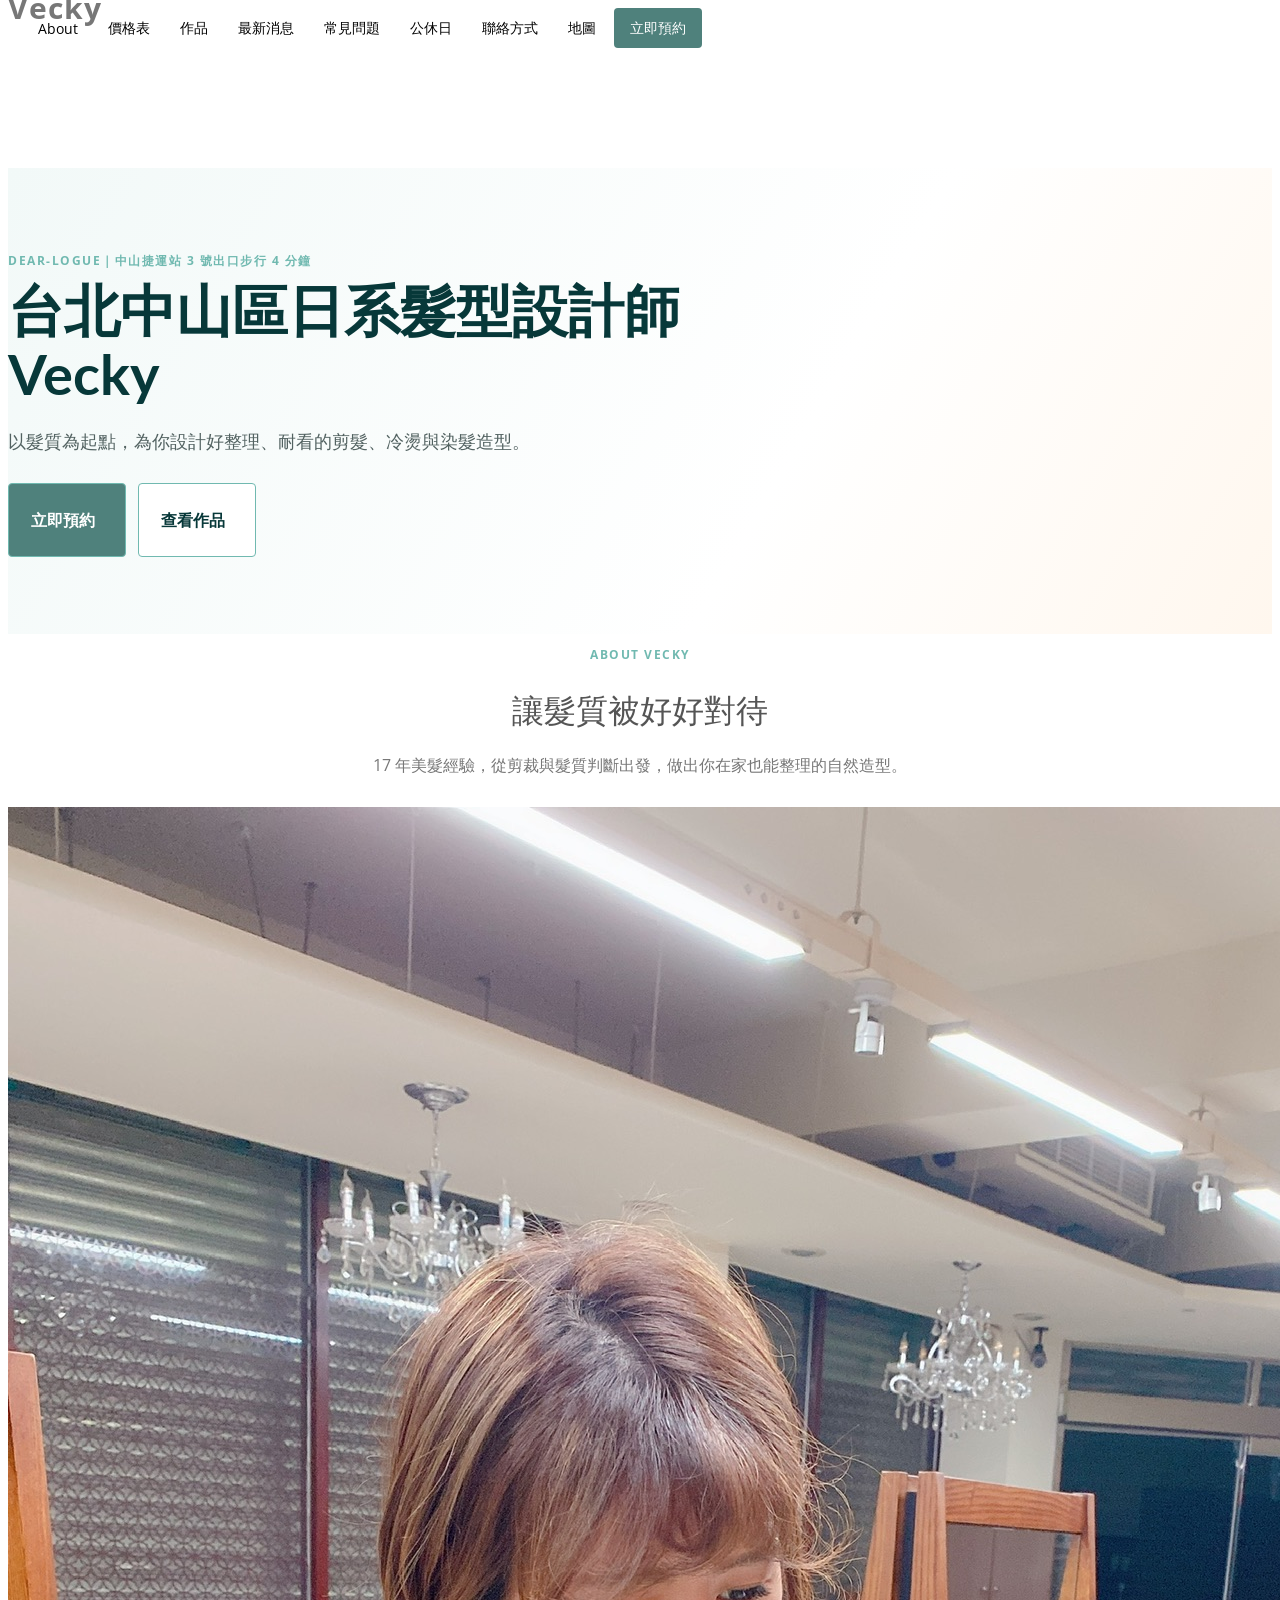
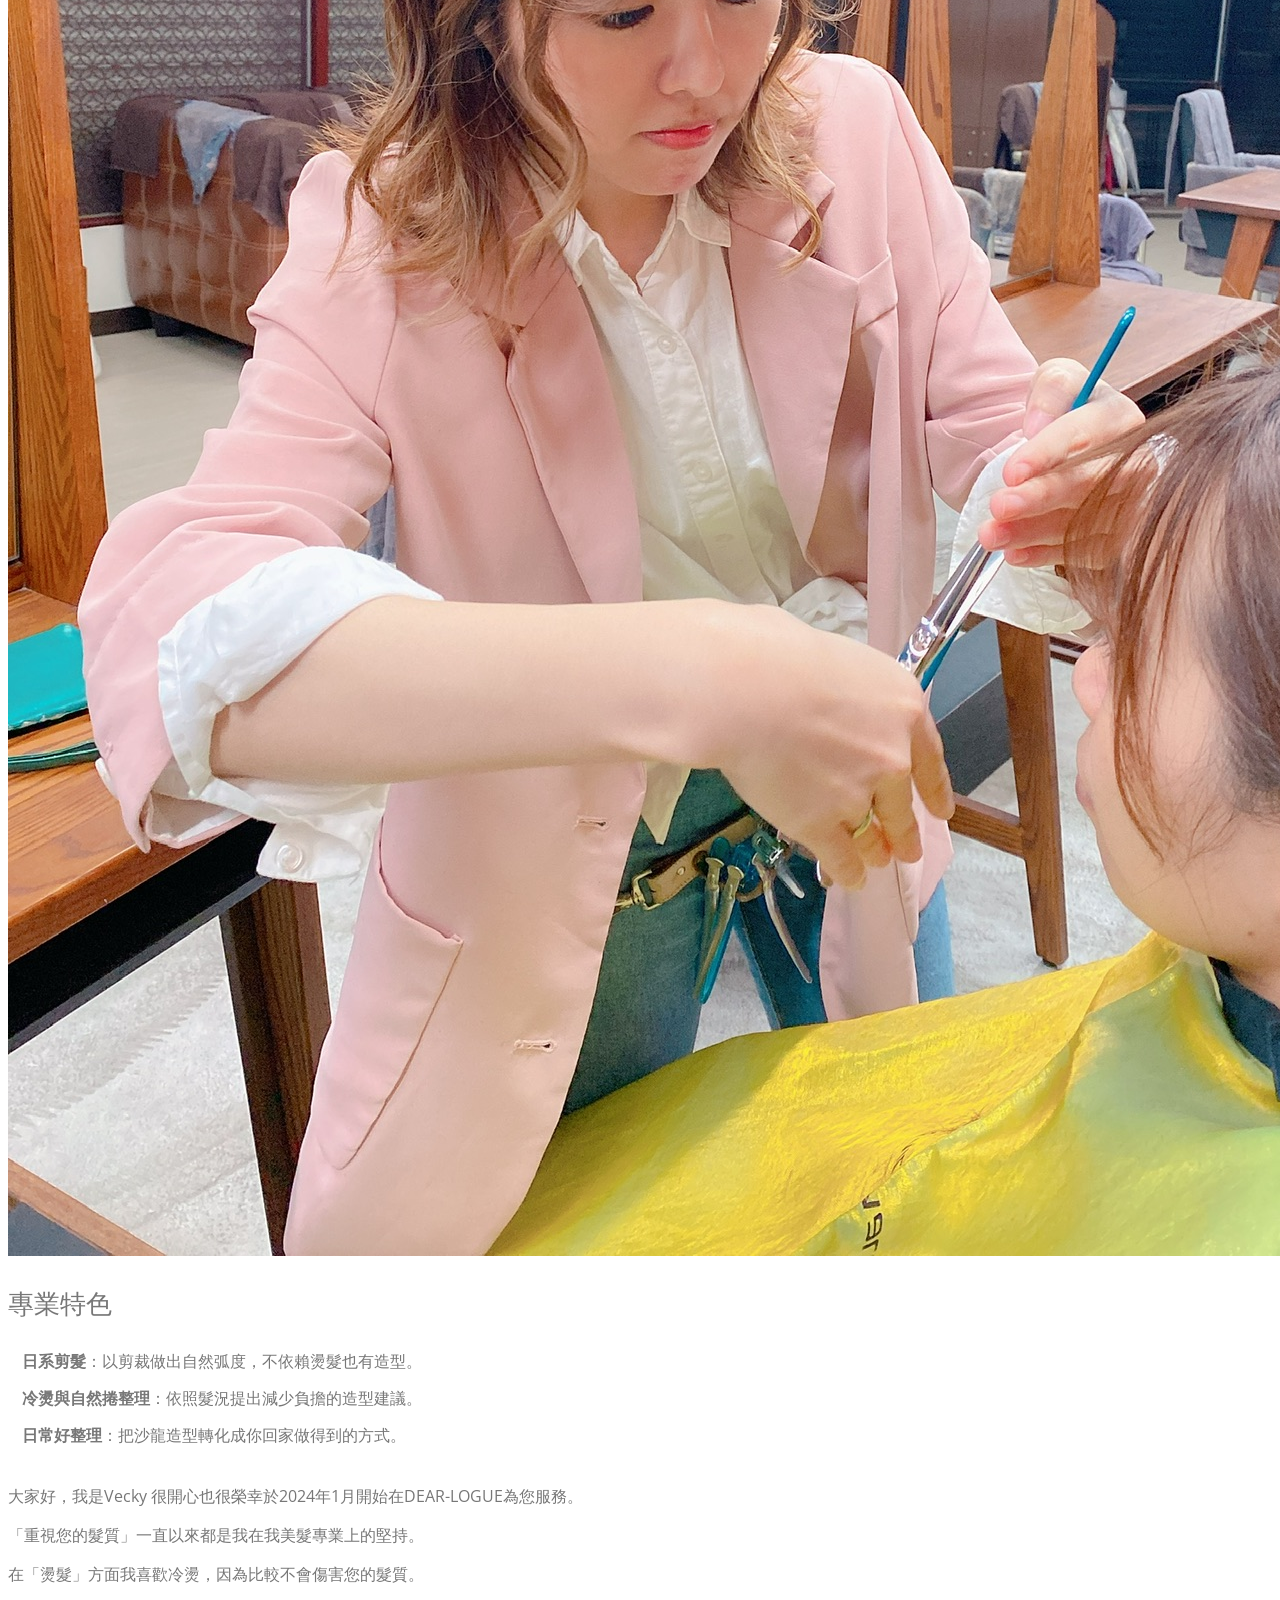
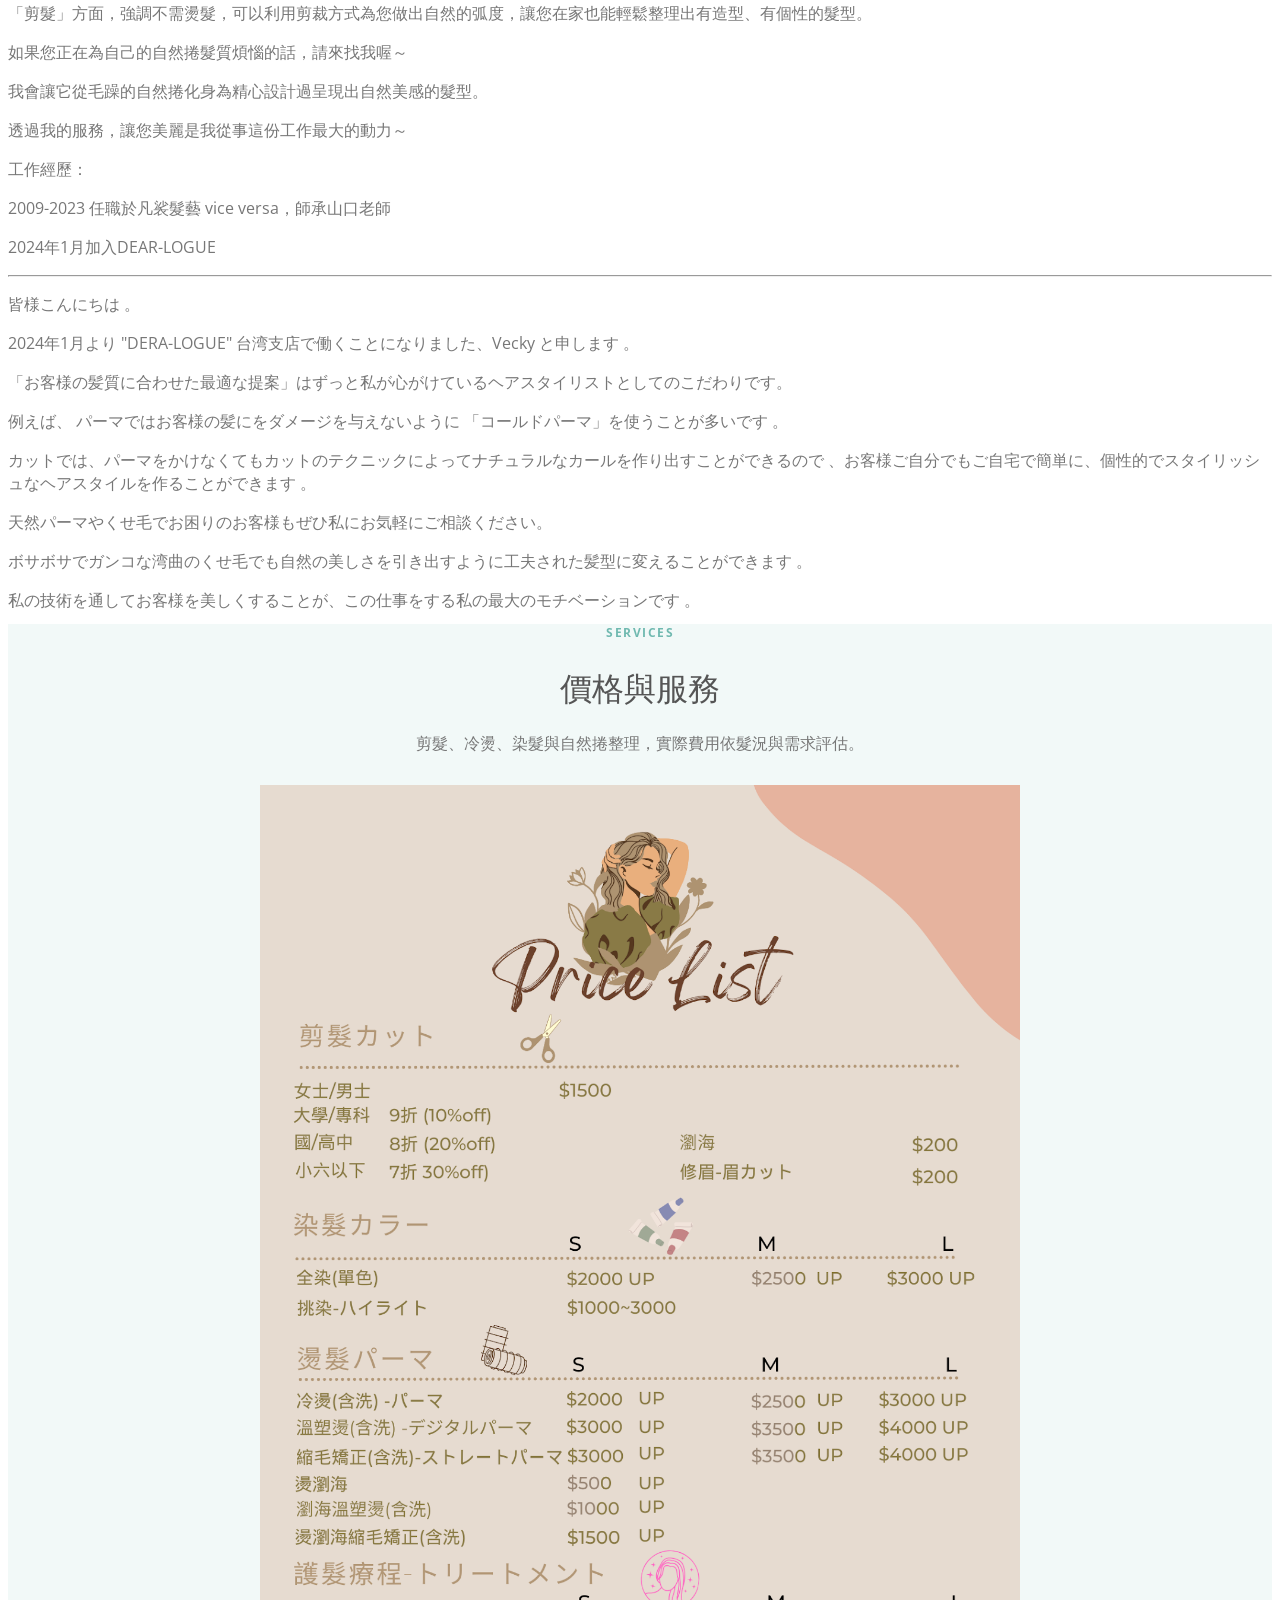
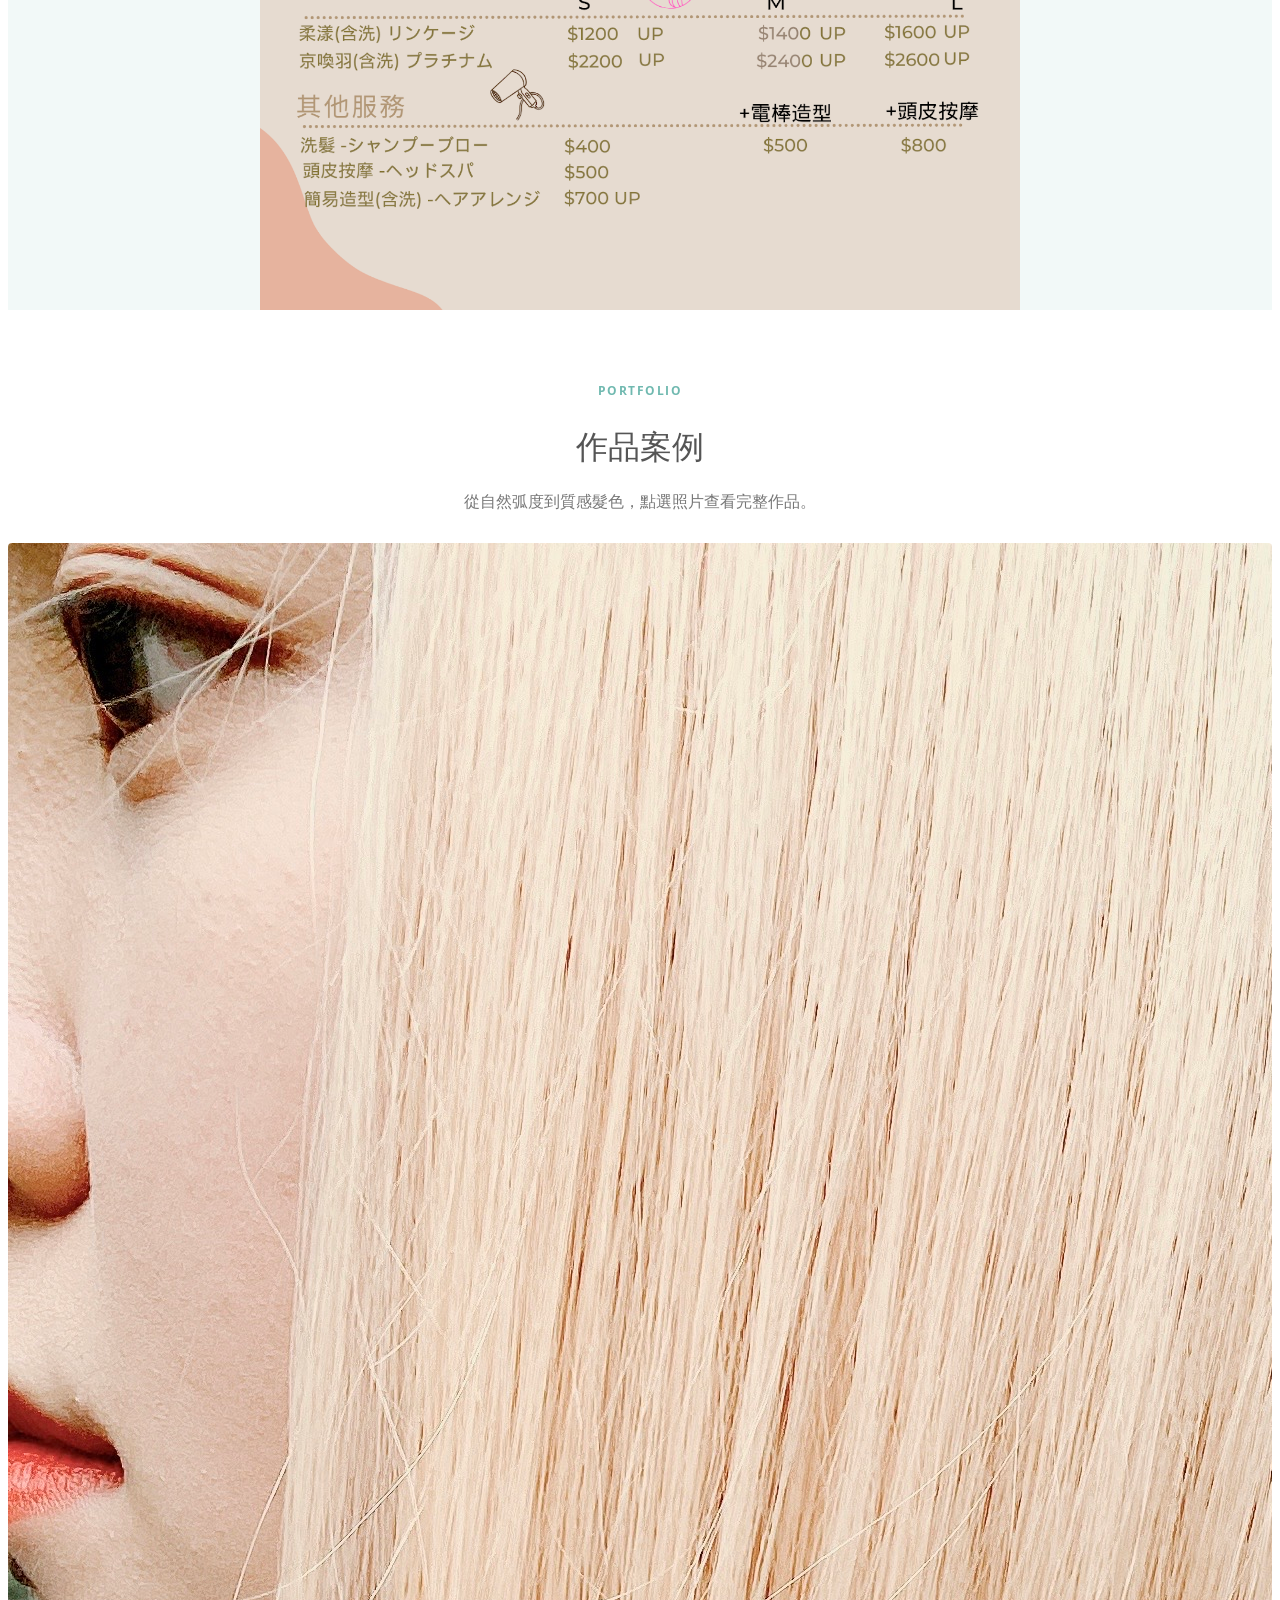
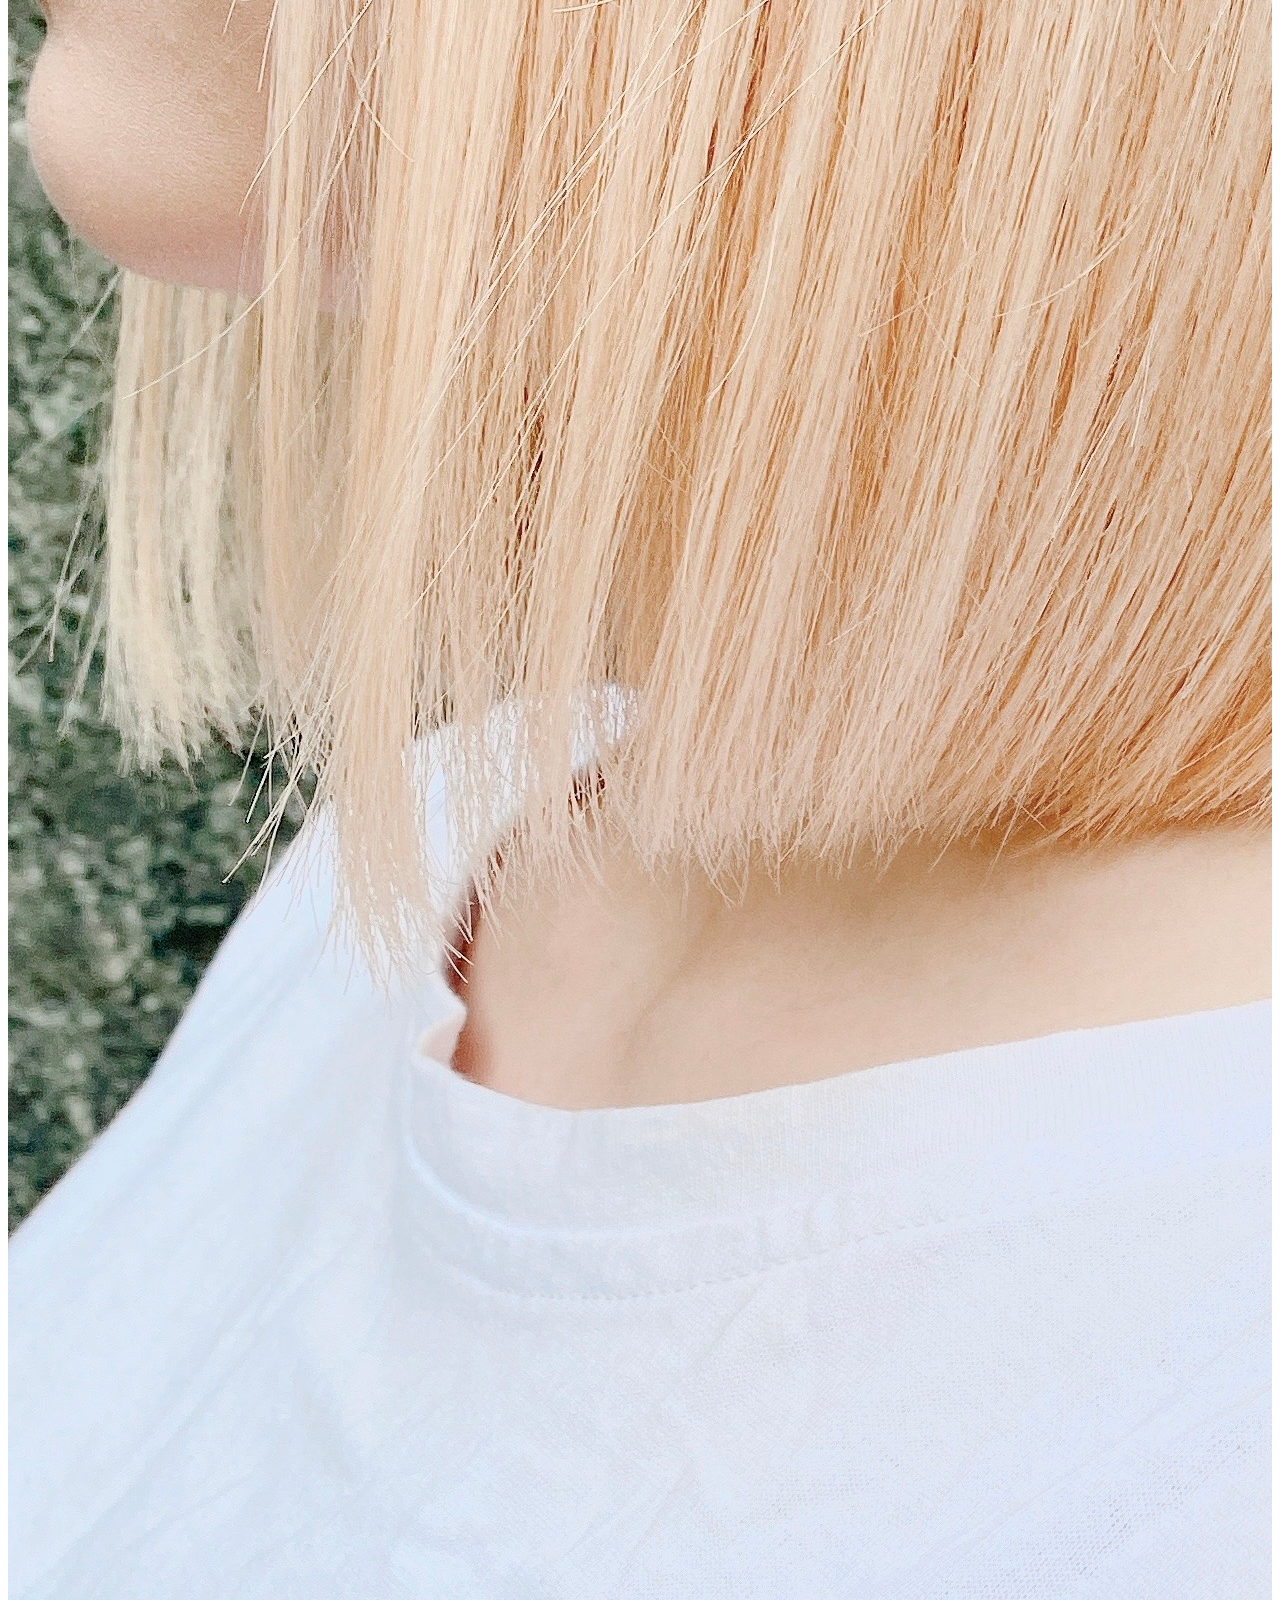
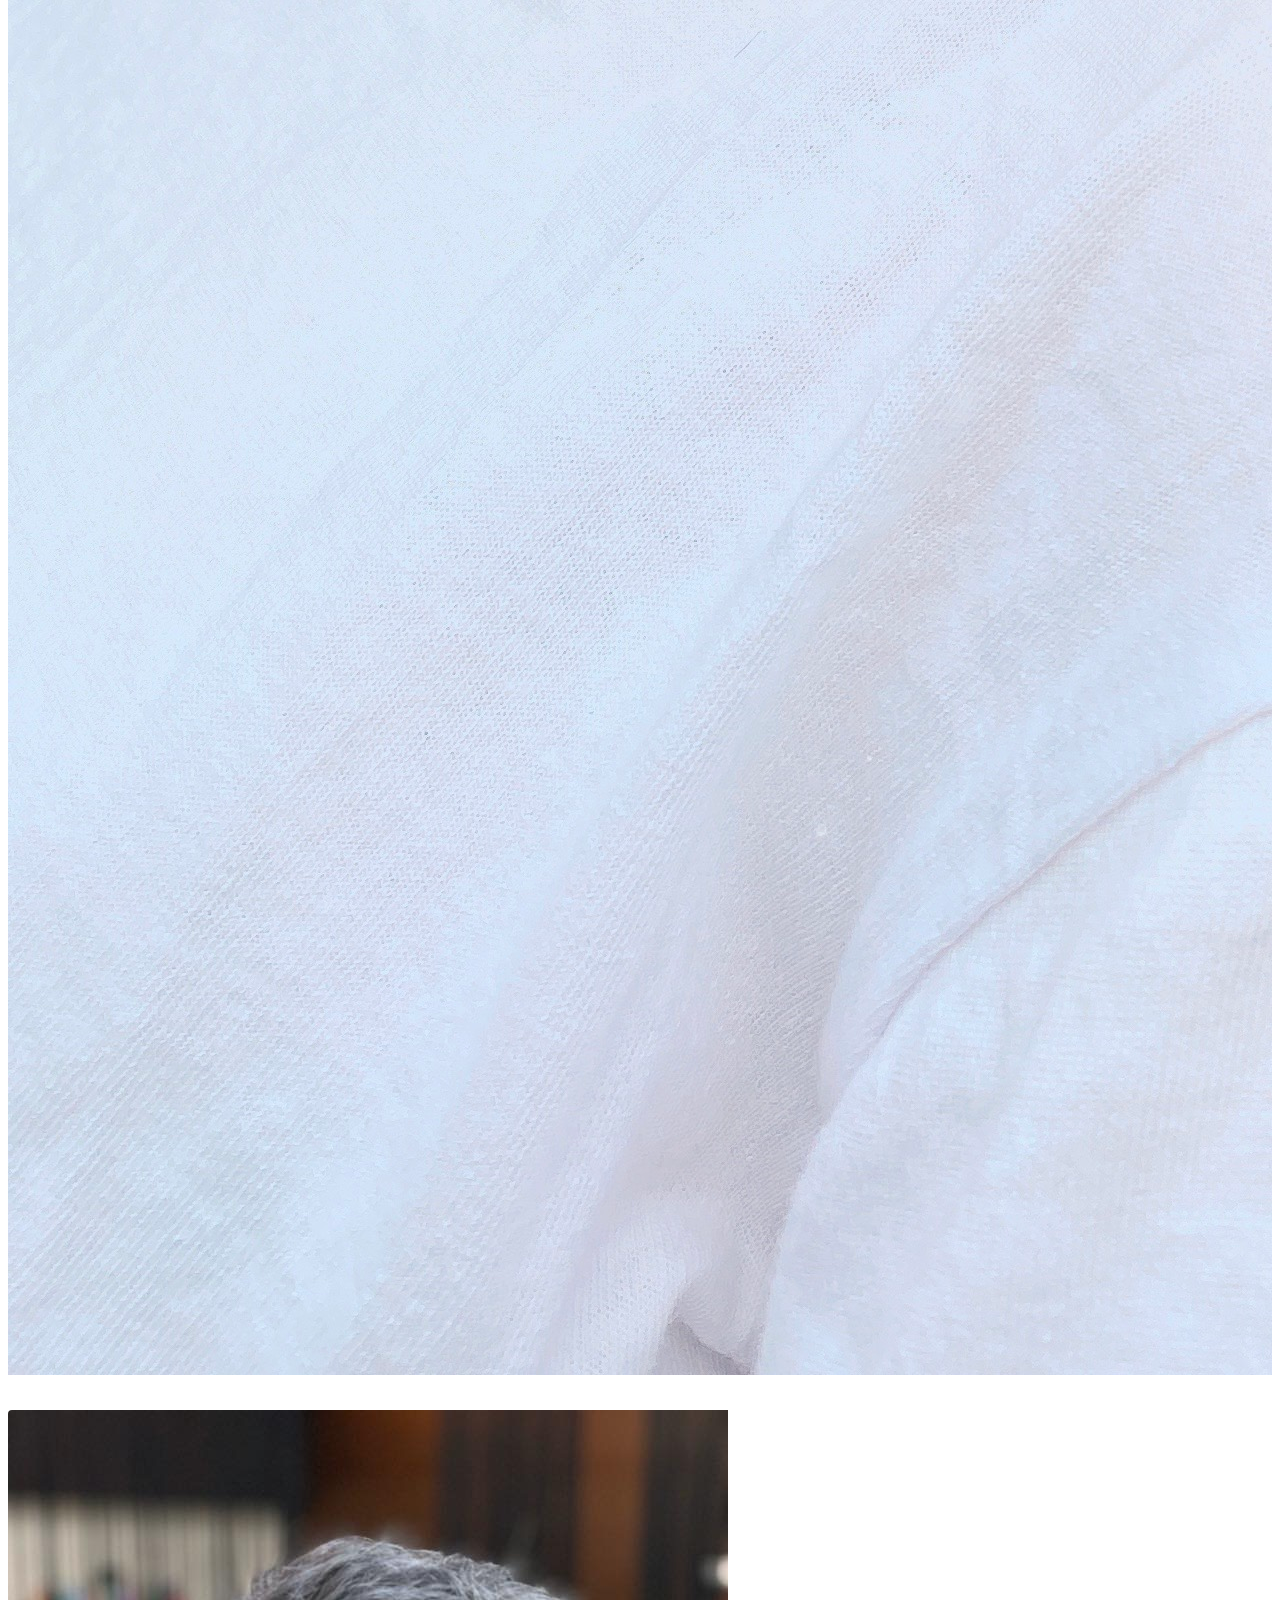
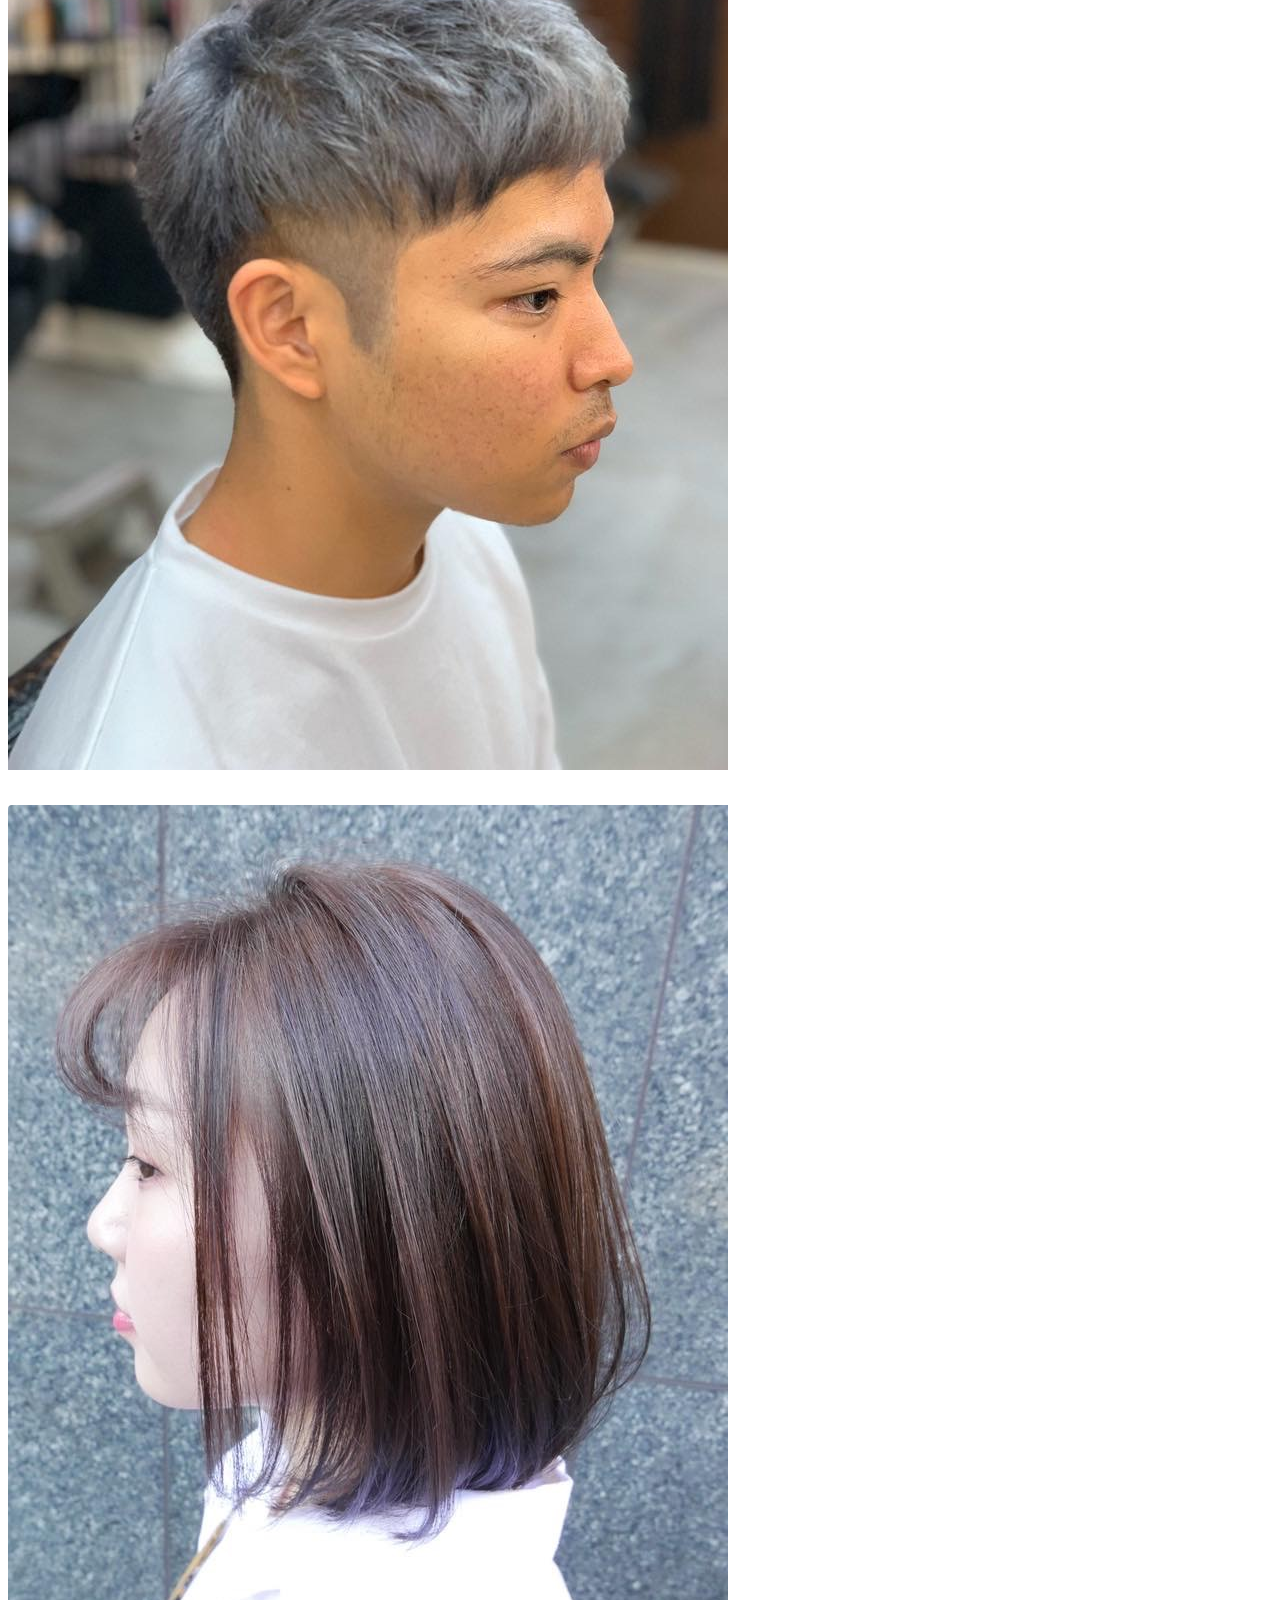
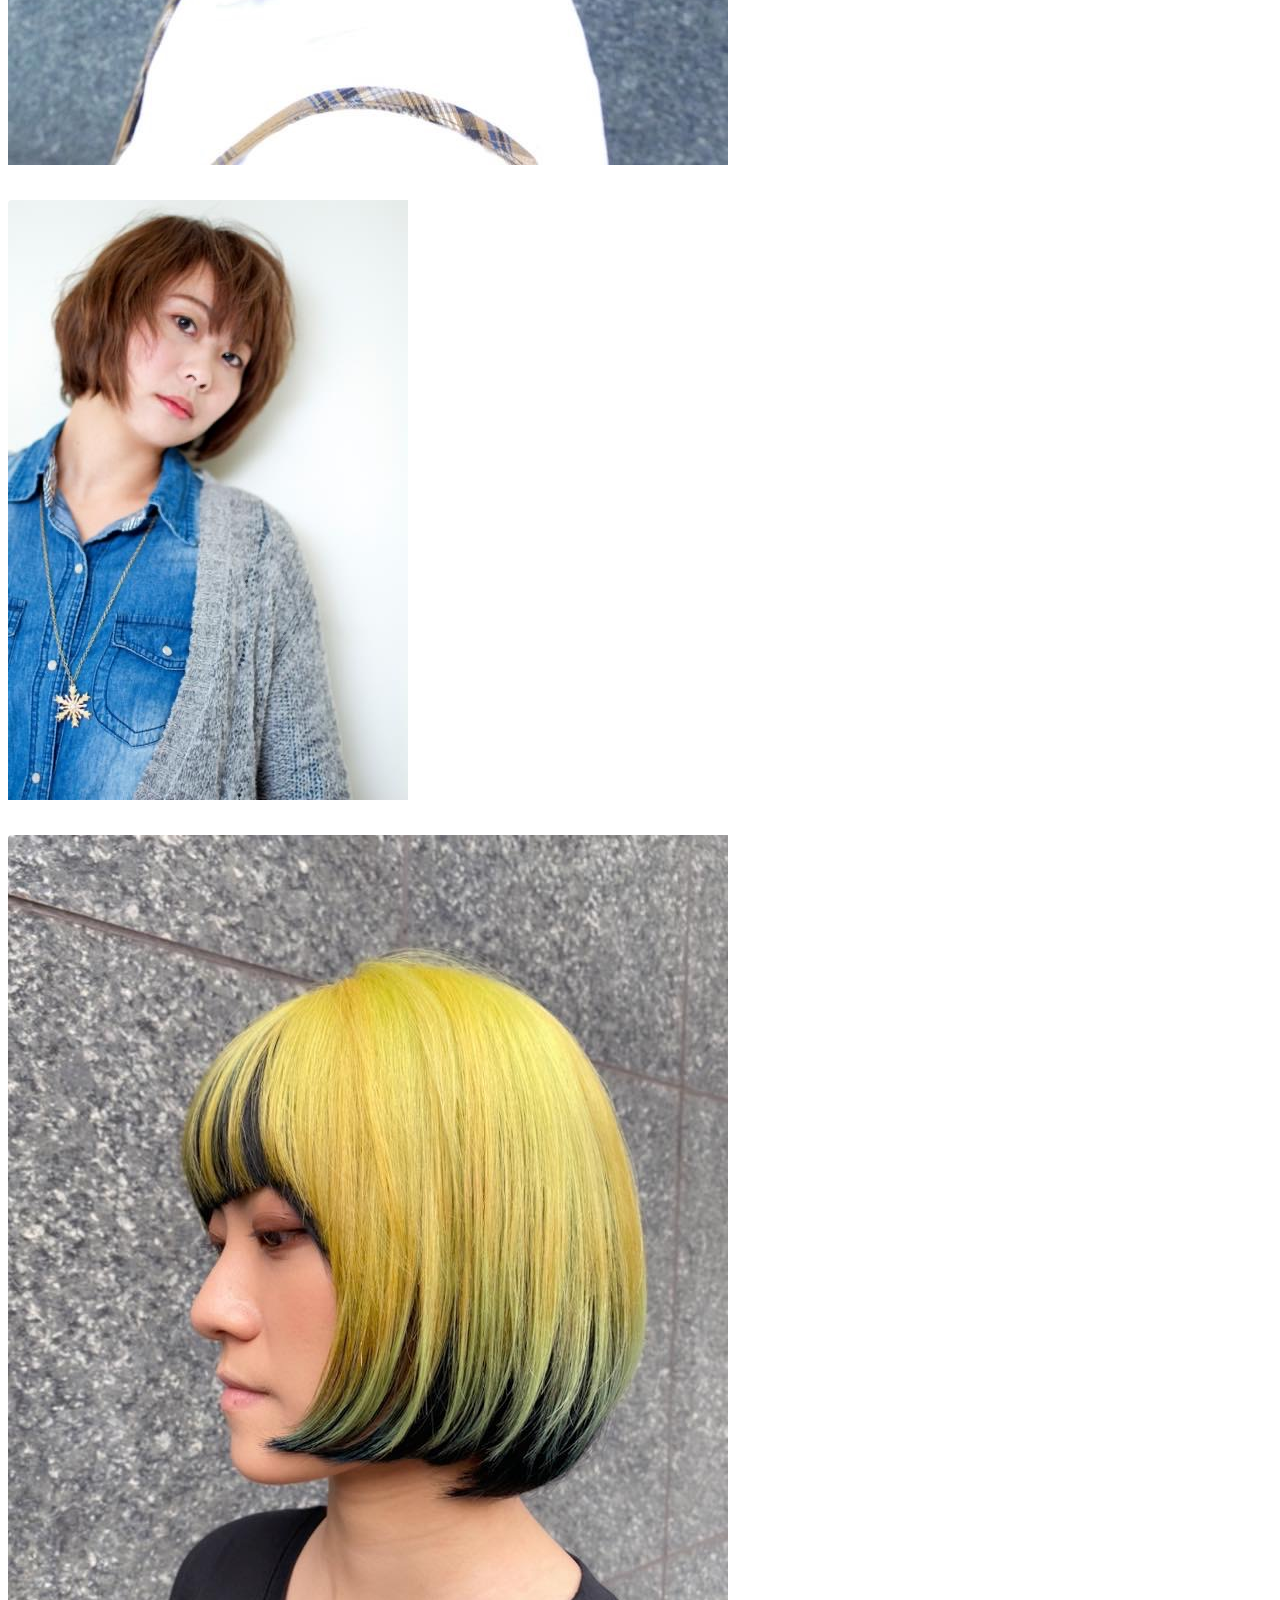
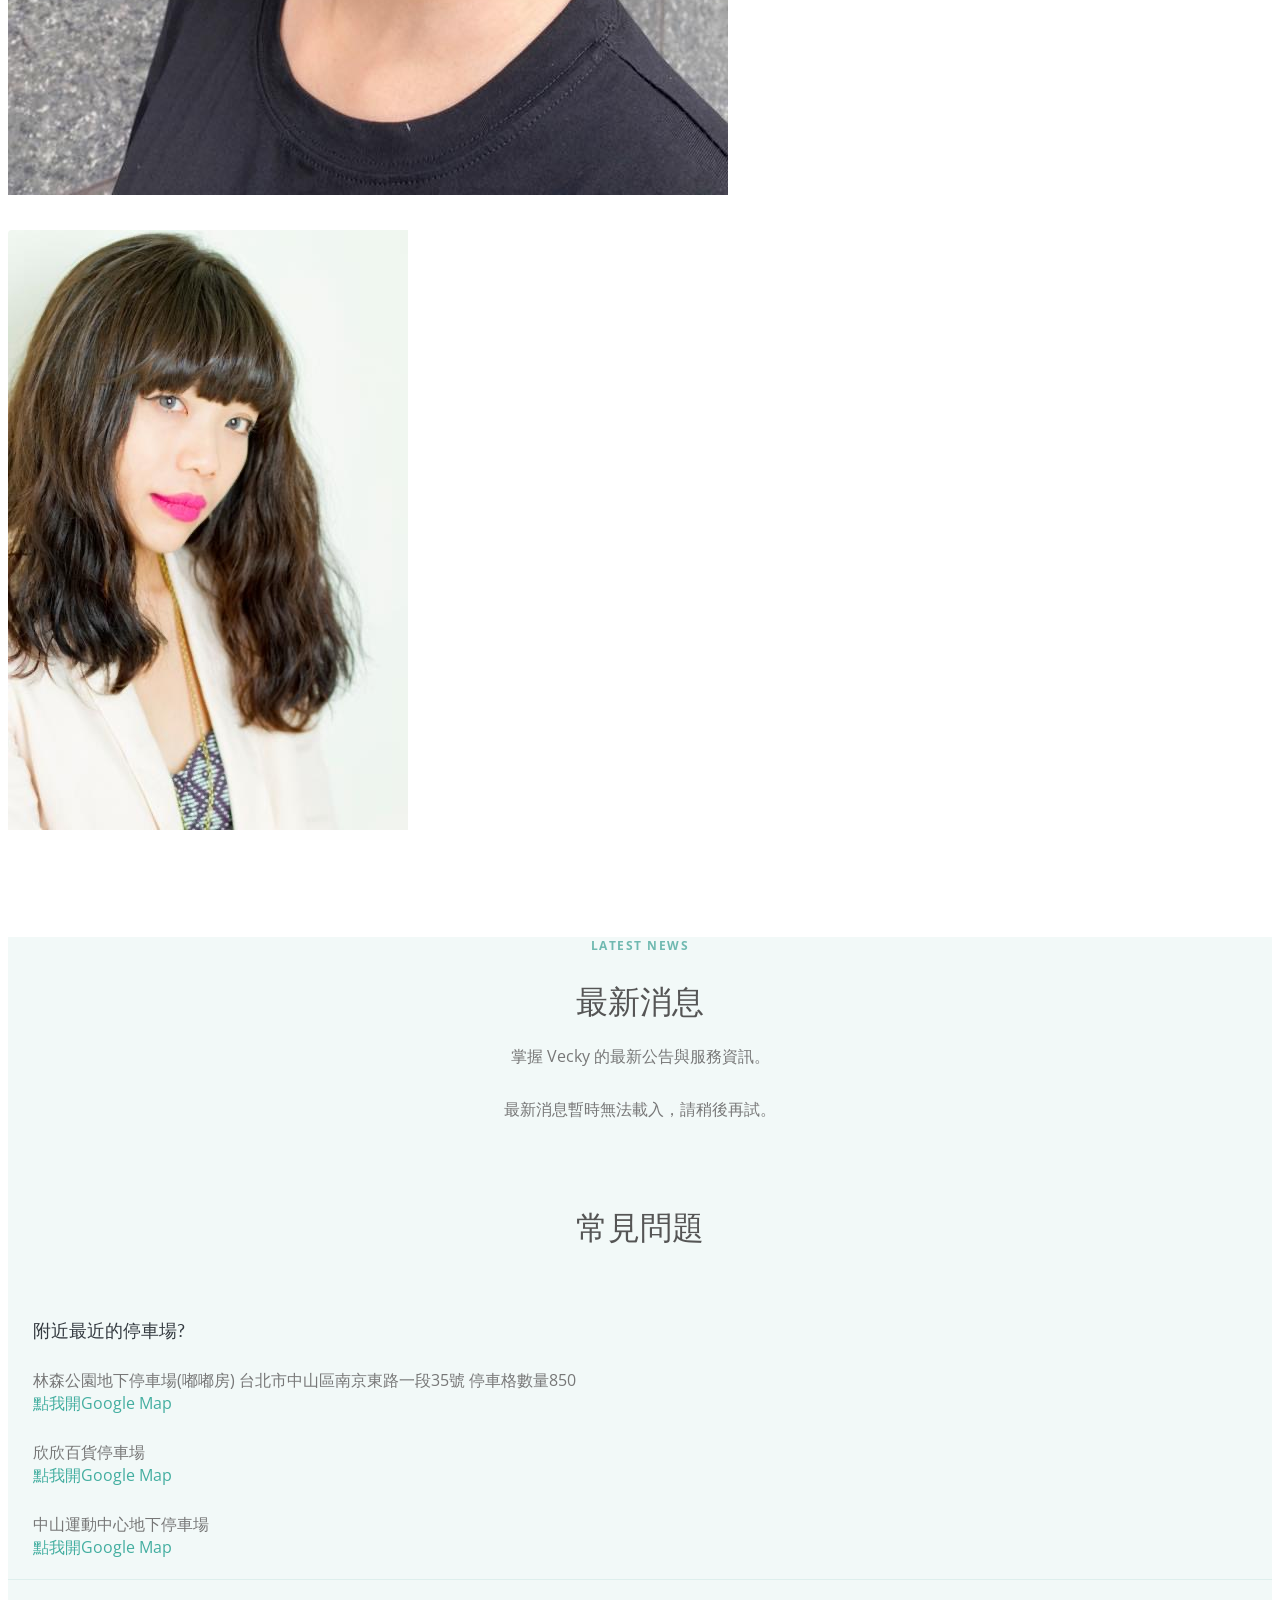
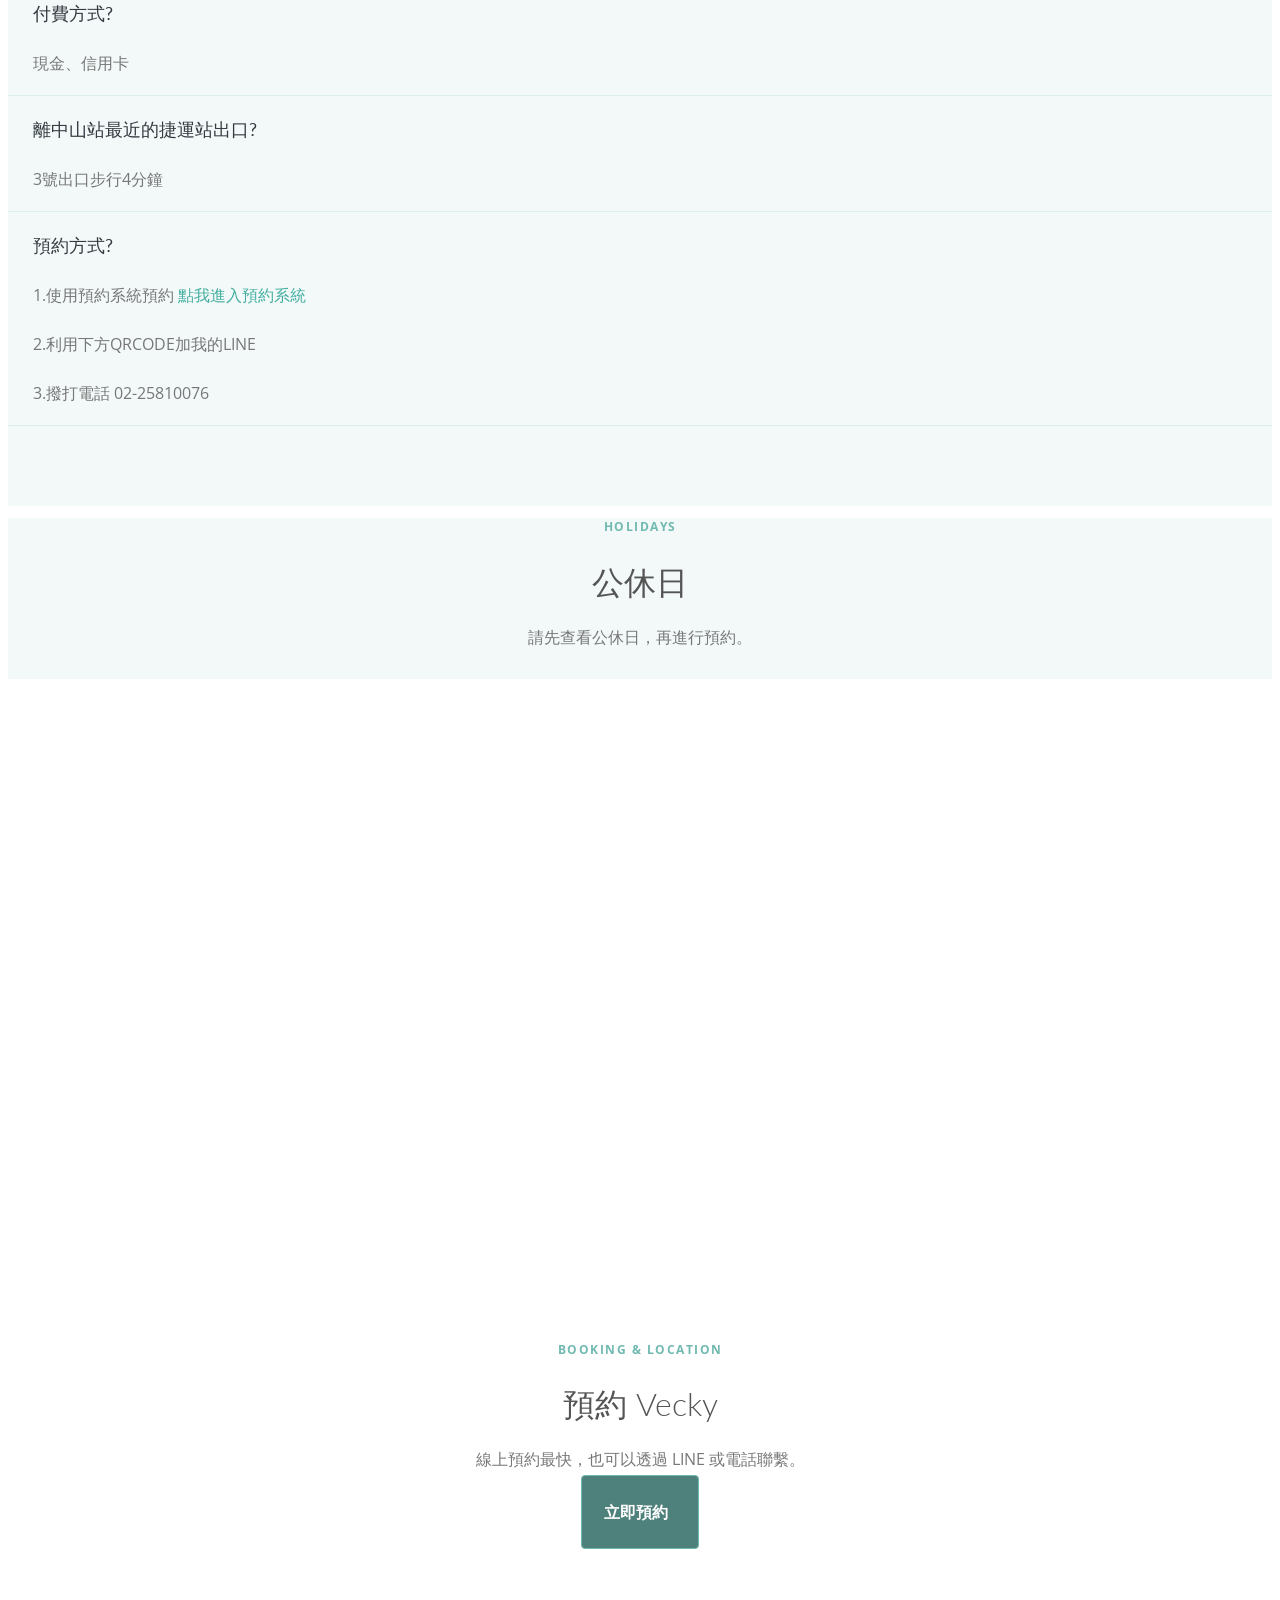
==== commit 0b3b57a5: "fix: fix mobile portfolio button scroll position" ====
--- a/index.html
+++ b/index.html
@@ -4,11 +4,12 @@
 <head>
   <meta charset="utf-8">
   <meta content="width=device-width, initial-scale=1.0" name="viewport">
-  <meta name="description" content="台北中山區日系髮型設計師 Vecky，曾任凡裟髮藝 vice versa，師承山口老師。專長剪髮、冷燙、染髮與自然捲整理，現於 DEAR-LOGUE 服務。">
+  <meta name="google-site-verification" content="L2VYFXWtNhegfUJ2ybd3GLpQ0nEpLvOCj-Omwnf0dgY">
+  <meta name="description" content="台北中山區日系髮型設計師 Vecky（常被誤寫為 Vicky），曾任凡裟髮藝 vice versa，師承山口老師。專長剪髮、冷燙、染髮與自然捲整理，現於 DEAR-LOGUE 服務。">
   <link rel="canonical" href="https://hairstylistvecky.github.io/">
   <meta property="og:locale" content="zh_TW">
   <meta property="og:type" content="website">
-  <meta property="og:title" content="髮型設計師 Vecky｜凡裟髮藝 vice versa 山口老師門下">
+  <meta property="og:title" content="台北中山 DEAR-LOGUE 髮型設計師 Vecky｜剪髮、冷燙、染髮">
   <meta property="og:description" content="Vecky 曾任凡裟髮藝 vice versa，師承山口老師，現於台北中山 DEAR-LOGUE 提供剪髮、冷燙、染髮與自然捲整理。">
   <meta property="og:url" content="https://hairstylistvecky.github.io/">
   <meta property="og:image" content="https://hairstylistvecky.github.io/assets/img/aboutImg.jpg">
@@ -17,7 +18,7 @@
   <meta name="twitter:title" content="台北中山區日系髮型設計師 Vecky">
   <meta name="twitter:description" content="Vecky 現於台北中山 DEAR-LOGUE 提供剪髮、冷燙、染髮與自然捲整理。">
   <meta name="twitter:image" content="https://hairstylistvecky.github.io/assets/img/aboutImg.jpg">
-  <title>台北中山區日系髮型設計師 Vecky｜剪髮、燙髮、染髮專業</title>
+  <title>台北中山 DEAR-LOGUE 髮型設計師 Vecky｜剪髮、冷燙、染髮</title>
 
   <script type="application/ld+json">
   {
@@ -158,7 +159,7 @@
           <p>以髮質為起點，為你設計好整理、耐看的剪髮、冷燙與染髮造型。</p>
           <div class="intro-actions">
             <a class="primary-button" href="https://dear-logue-pr.com/menu.php?rk=twvec&amp;x=63&amp;y=56" target="_blank" rel="noopener">立即預約 <i class="bi bi-arrow-up-right"></i></a>
-            <a class="secondary-button" href="#portfolio">查看作品 <i class="bi bi-arrow-down"></i></a>
+            <a class="secondary-button scrollto" href="#portfolio">查看作品 <i class="bi bi-arrow-down"></i></a>
           </div>
         </div>
       </div>
@@ -171,7 +172,7 @@
         <div class="section-title">
           <p class="eyebrow">ABOUT VECKY</p>
           <h2>讓髮質被好好對待</h2>
-          <p><span id="experience-years">自 2009 年起</span>累積美髮經驗，從剪裁與髮質判斷出發，做出你在家也能整理的自然造型。</p>
+          <p><span id="experience-years">自 2009 年起</span>美髮經驗，從剪裁與髮質判斷出發，做出你在家也能整理的自然造型。</p>
         </div>
 
         <div class="row">
@@ -276,7 +277,7 @@
 
           <div class="col-lg-4 col-md-6 portfolio-item">
             <div class="portfolio-wrap">
-              <img src="assets/img/portfolio/portfolio-1.jpg" class="img-fluid" alt="Vecky 日系髮型作品案例一" loading="lazy" decoding="async">
+              <img src="assets/img/portfolio/portfolio-1.jpg" class="img-fluid" alt="台北中山 Vecky 日系髮型剪髮作品" loading="lazy" decoding="async">
               <div class="portfolio-info">
                 <h3>
                   <a href="assets/img/portfolio/portfolio-1.jpg" data-gallery="portfolioGallery"
@@ -290,7 +291,7 @@
 
           <div class="col-lg-4 col-md-6 portfolio-item">
             <div class="portfolio-wrap">
-              <img src="assets/img/portfolio/portfolio-2.jpg" class="img-fluid" alt="Vecky 日系髮型作品案例二" loading="lazy" decoding="async">
+              <img src="assets/img/portfolio/portfolio-2.jpg" class="img-fluid" alt="台北中山 Vecky 自然捲整理作品" loading="lazy" decoding="async">
               <div class="portfolio-info">
                 <h3>
                   <a href="assets/img/portfolio/portfolio-2.jpg" data-gallery="portfolioGallery"
@@ -304,7 +305,7 @@
 
           <div class="col-lg-4 col-md-6 portfolio-item">
             <div class="portfolio-wrap">
-              <img src="assets/img/portfolio/portfolio-3.jpg" class="img-fluid" alt="Vecky 日系髮型作品案例三" loading="lazy" decoding="async">
+              <img src="assets/img/portfolio/portfolio-3.jpg" class="img-fluid" alt="台北中山 Vecky 日系冷燙作品" loading="lazy" decoding="async">
               <div class="portfolio-info">
                 <h3>
                   <a href="assets/img/portfolio/portfolio-3.jpg" data-gallery="portfolioGallery"
@@ -318,7 +319,7 @@
 
           <div class="col-lg-4 col-md-6 portfolio-item">
             <div class="portfolio-wrap">
-              <img src="assets/img/portfolio/portfolio-4.jpg" class="img-fluid" alt="Vecky 日系髮型作品案例四" loading="lazy" decoding="async">
+              <img src="assets/img/portfolio/portfolio-4.jpg" class="img-fluid" alt="台北中山 Vecky 日系髮型設計作品" loading="lazy" decoding="async">
               <div class="portfolio-info">
                 <h3>
                   <a href="assets/img/portfolio/portfolio-4.jpg" data-gallery="portfolioGallery"
@@ -332,7 +333,7 @@
 
           <div class="col-lg-4 col-md-6 portfolio-item">
             <div class="portfolio-wrap">
-              <img src="assets/img/portfolio/portfolio-5.jpg" class="img-fluid" alt="Vecky 日系髮型作品案例五" loading="lazy" decoding="async">
+              <img src="assets/img/portfolio/portfolio-5.jpg" class="img-fluid" alt="台北中山 Vecky 髮色設計作品" loading="lazy" decoding="async">
               <div class="portfolio-info">
                 <h3>
                   <a href="assets/img/portfolio/portfolio-5.jpg" data-gallery="portfolioGallery"
@@ -346,7 +347,7 @@
 
           <div class="col-lg-4 col-md-6 portfolio-item">
             <div class="portfolio-wrap">
-              <img src="assets/img/portfolio/portfolio-6.jpg" class="img-fluid" alt="Vecky 日系髮型作品案例六" loading="lazy" decoding="async">
+              <img src="assets/img/portfolio/portfolio-6.jpg" class="img-fluid" alt="台北中山 Vecky 自然風格髮型作品" loading="lazy" decoding="async">
               <div class="portfolio-info">
                 <h3>
                   <a href="assets/img/portfolio/portfolio-6.jpg" data-gallery="portfolioGallery"
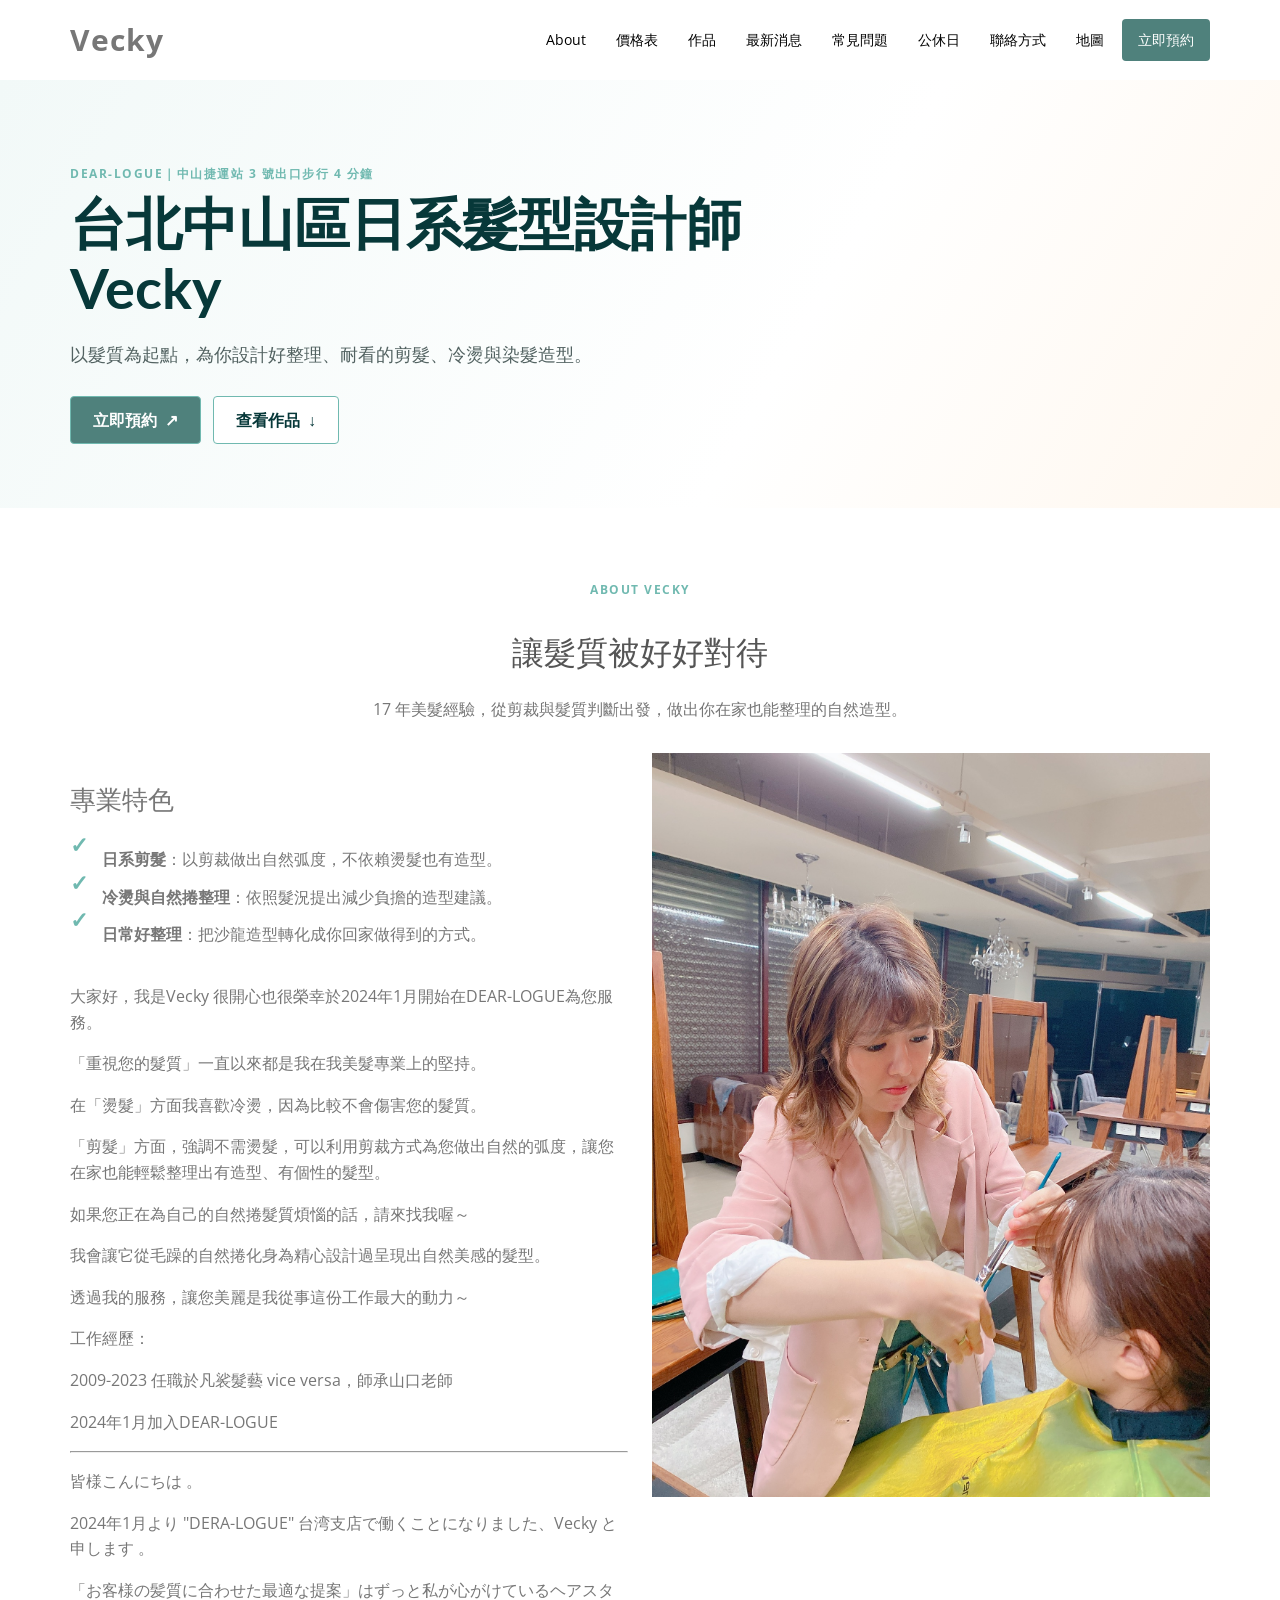
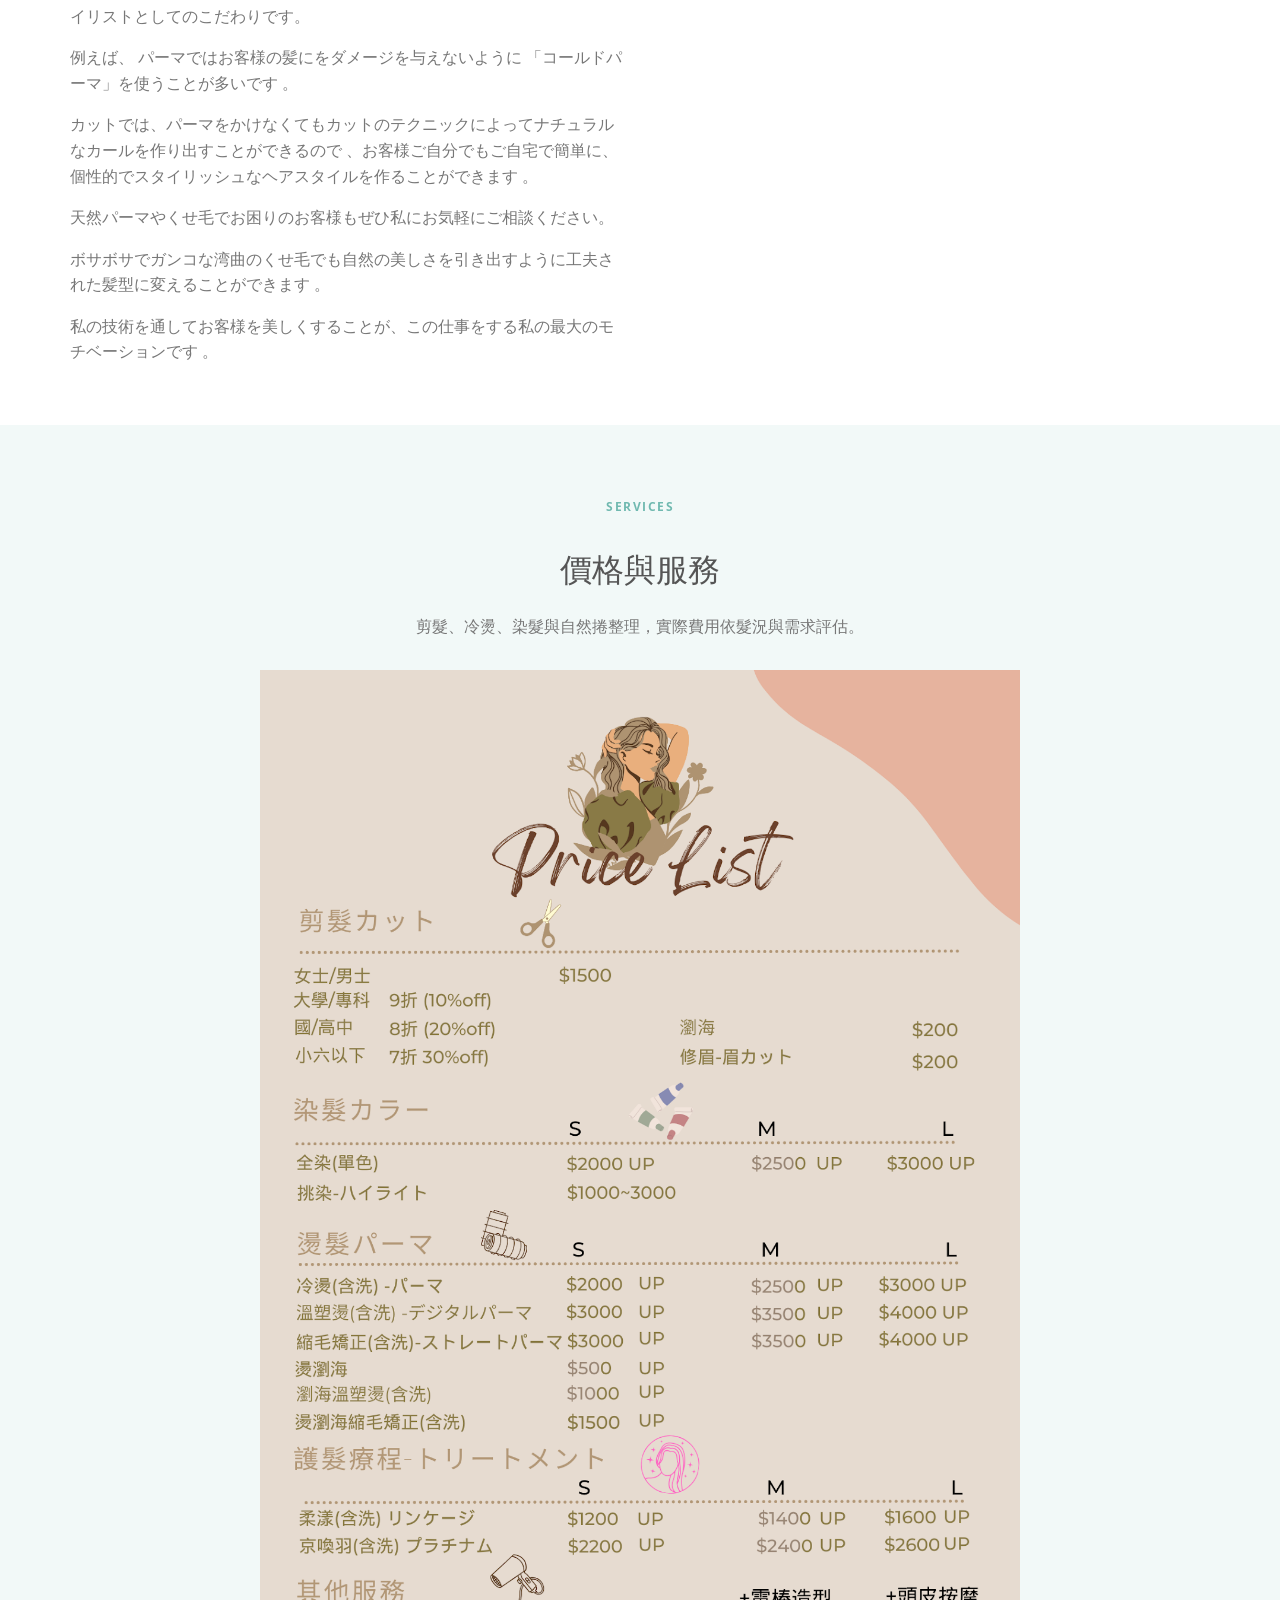
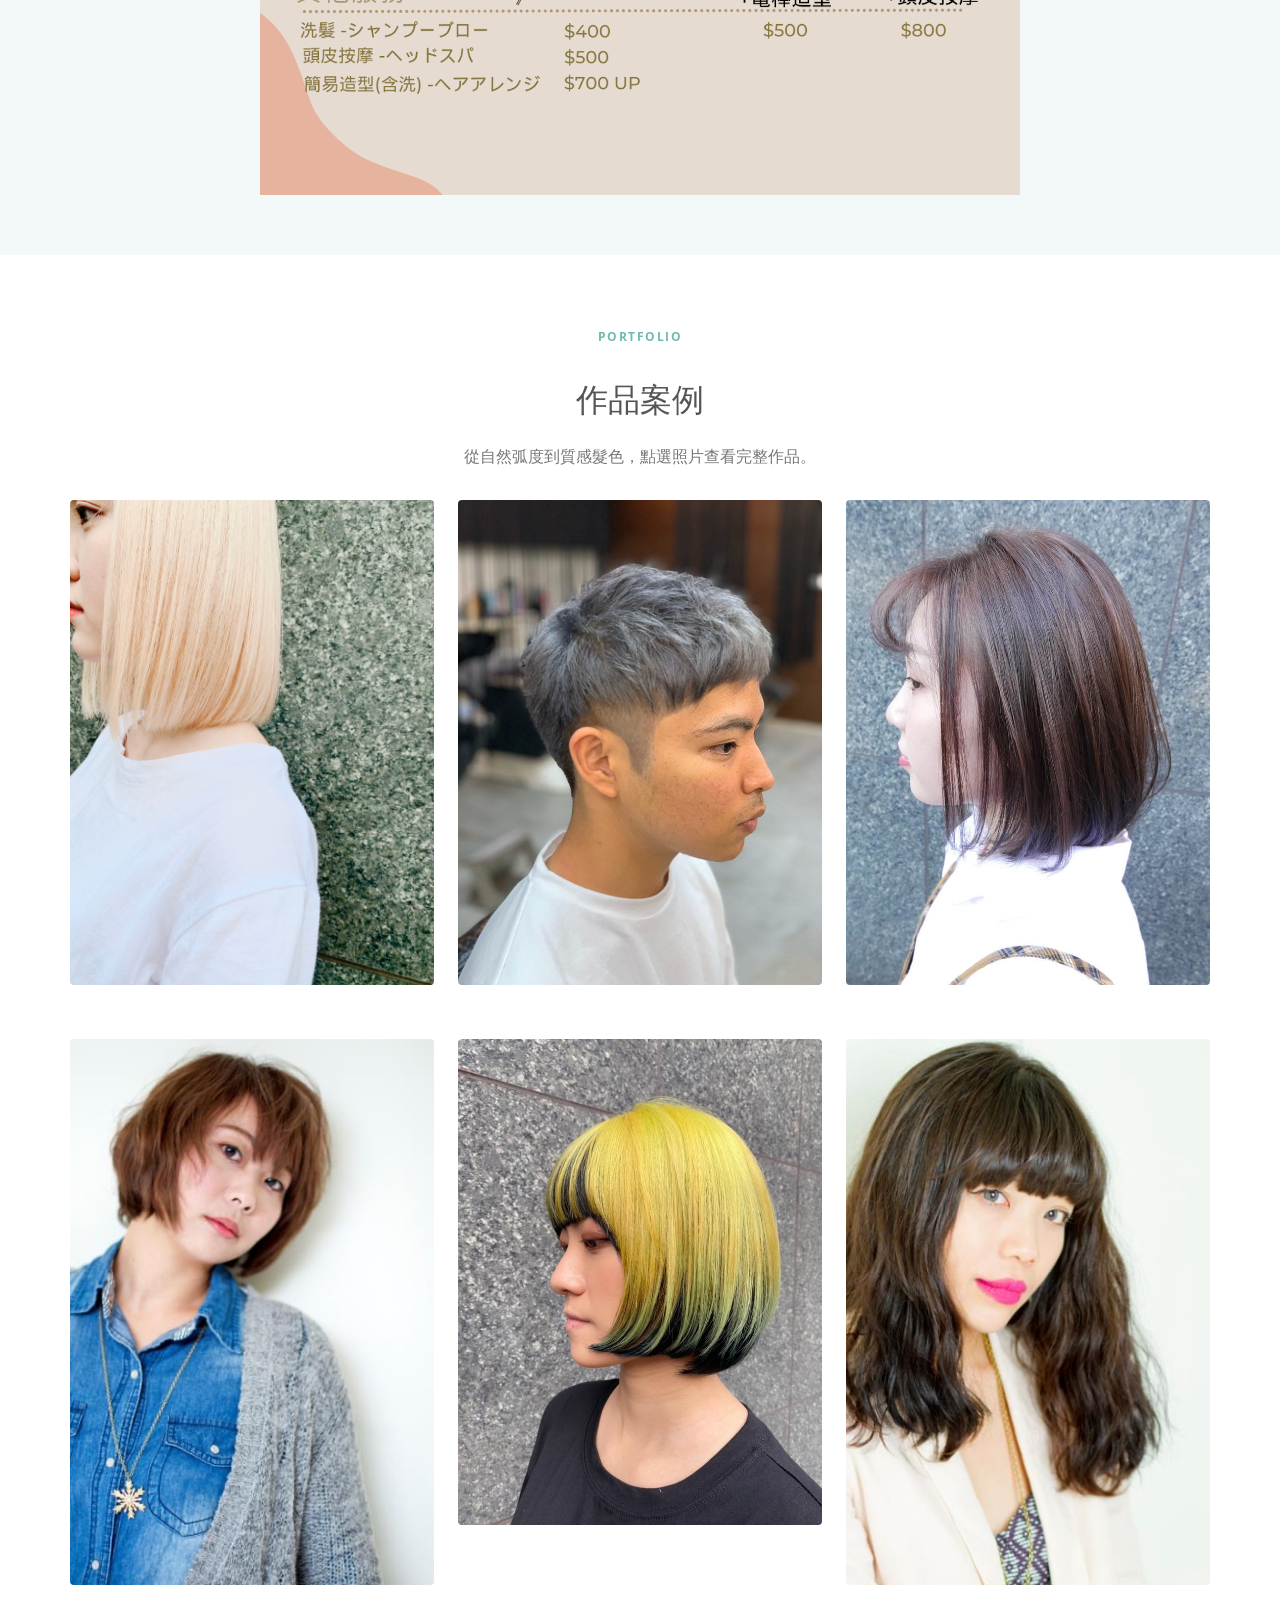
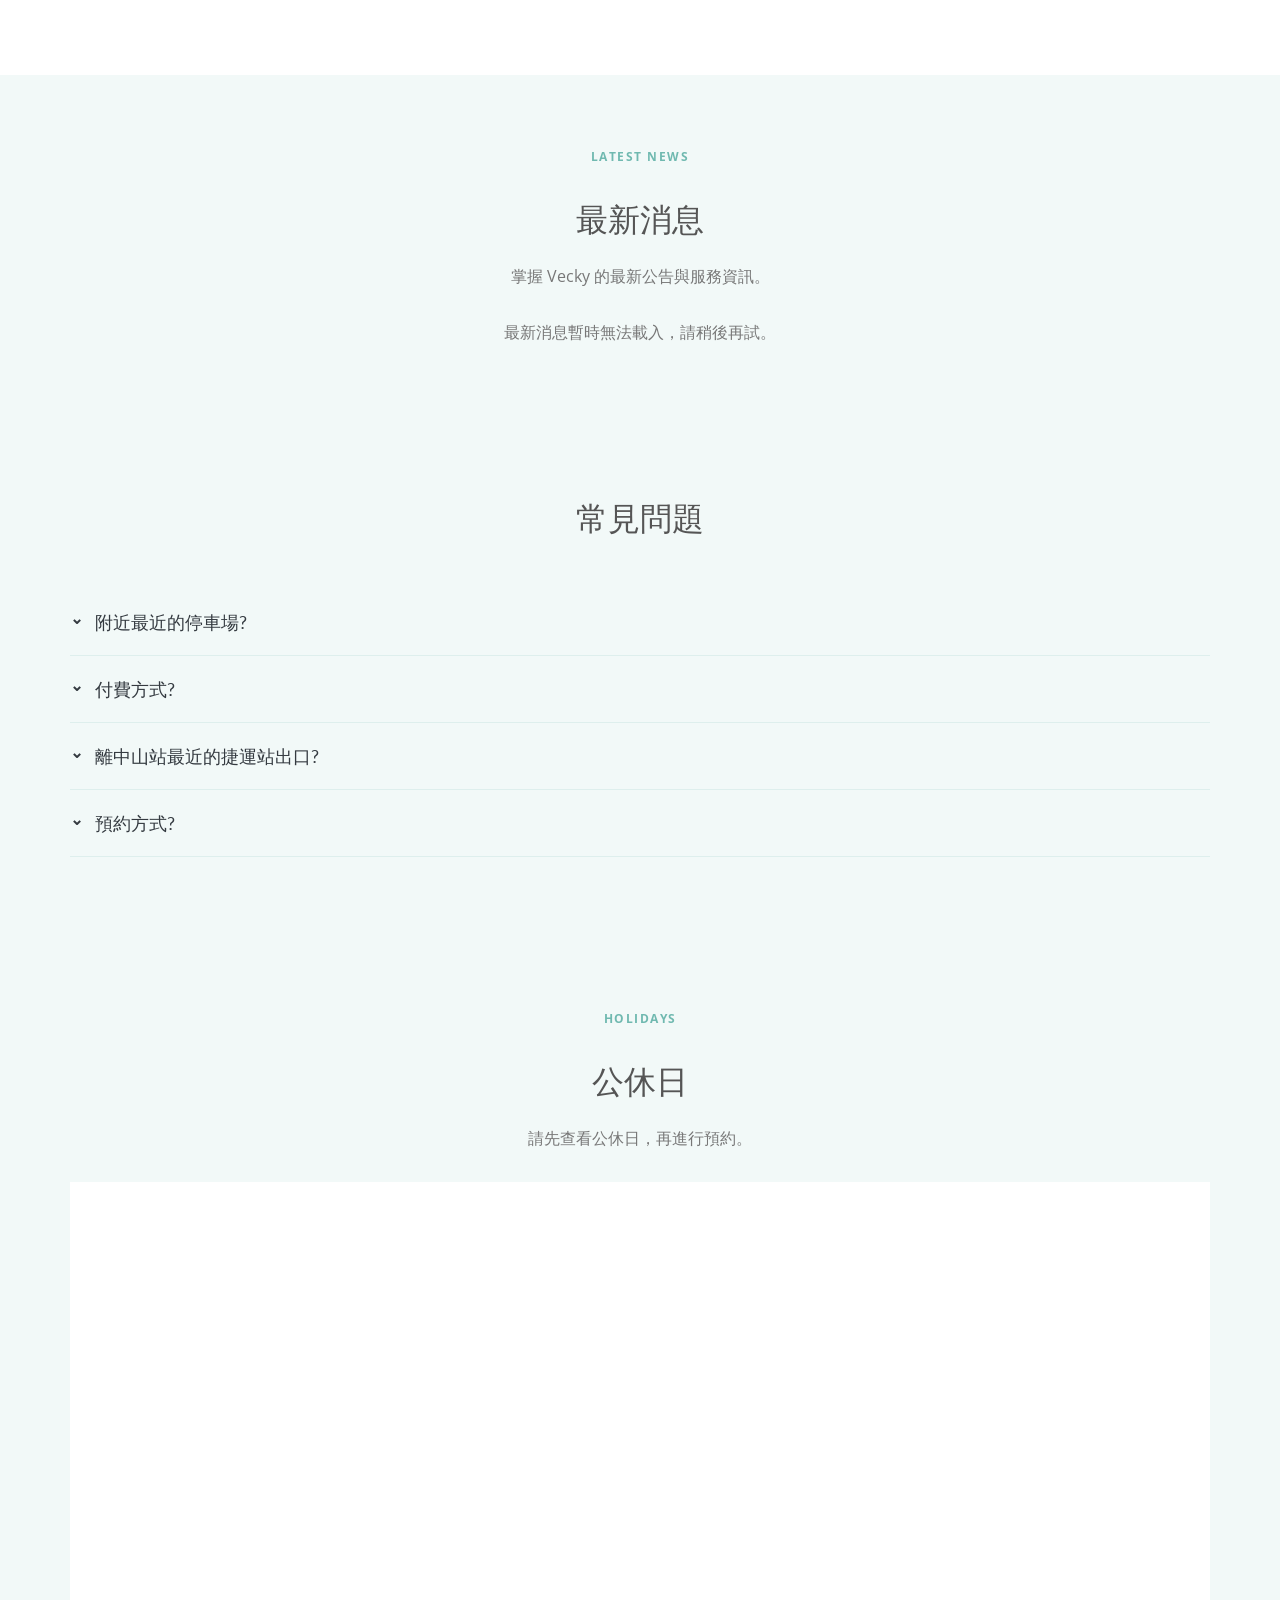
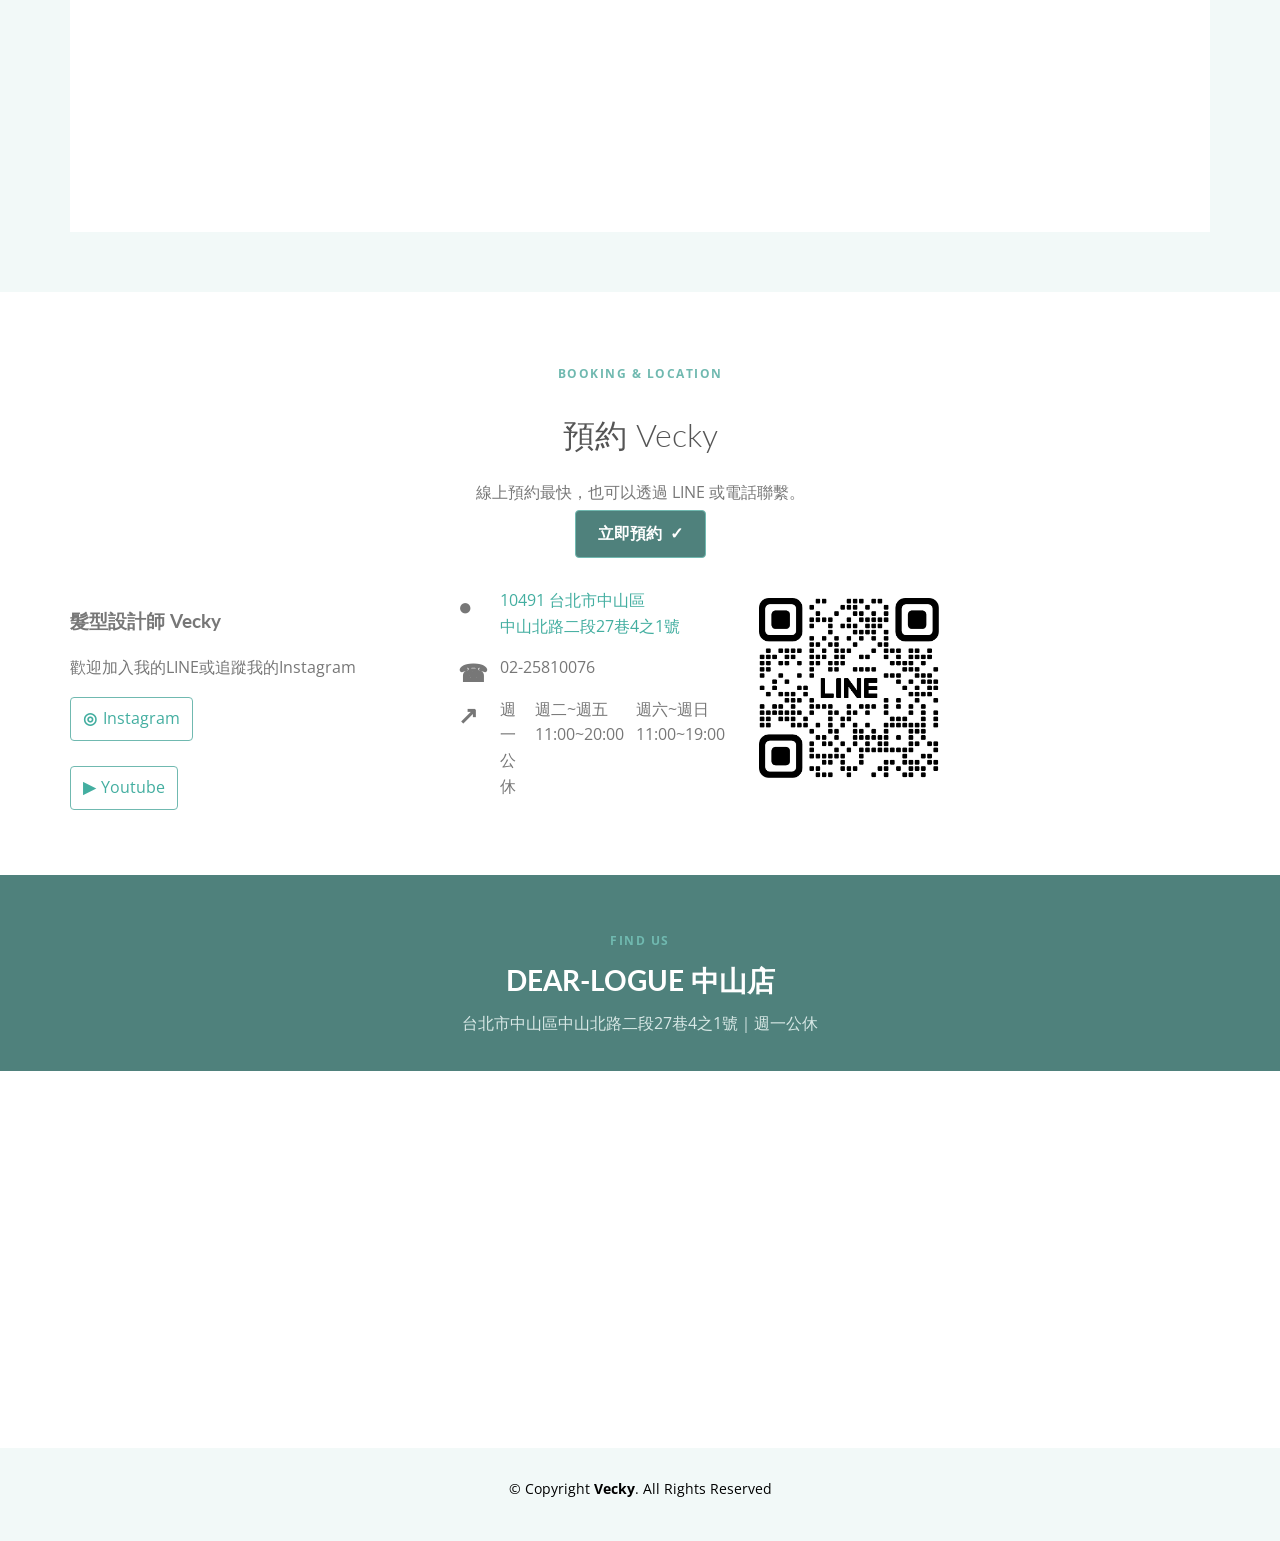
==== commit d59afa3f: "refactor: replace bootstrap components with custom implementation" ====
--- a/index.html
+++ b/index.html
@@ -109,12 +109,7 @@
     rel="stylesheet">
 
 
-  <!-- Vendor CSS Files -->
-  <link href="assets/vendor/bootstrap/css/bootstrap.min.css" rel="stylesheet">
-  <link href="assets/vendor/bootstrap-icons/bootstrap-icons.css" rel="stylesheet">
-  <link href="assets/vendor/glightbox/css/glightbox.min.css" rel="stylesheet">
-
-  <!-- Template Main CSS File -->
+  <!-- Native site styles -->
   <link href="assets/css/style.css" rel="stylesheet">
 
 
@@ -143,7 +138,9 @@
           <li><a class="nav-link scrollto" href="#map">地圖</a></li>
           <li><a class="nav-link booking-link" href="https://dear-logue-pr.com/menu.php?rk=twvec&amp;x=63&amp;y=56" target="_blank" rel="noopener">立即預約</a></li>
         </ul>
-        <i class="bi bi-list mobile-nav-toggle"></i>
+        <button type="button" class="mobile-nav-toggle" aria-label="開啟導覽選單" aria-expanded="false">
+          <span class="menu-icon" aria-hidden="true">☰</span>
+        </button>
       </nav><!-- .navbar -->
 
     </div>
@@ -388,9 +385,9 @@
         <ul class="faq-list">
 
           <li>
-            <button type="button" data-bs-toggle="collapse" class="collapsed question" data-bs-target="#faq1" aria-expanded="false" aria-controls="faq1">附近最近的停車場? <i
+            <button type="button" data-faq-toggle="faq1" class="collapsed question" aria-expanded="false" aria-controls="faq1">附近最近的停車場? <i
                 class="bi bi-chevron-down icon-show"></i><i class="bi bi-chevron-up icon-close"></i></button>
-            <div id="faq1" class="collapse" data-bs-parent=".faq-list">
+            <div id="faq1" class="faq-answer" hidden>
               <p>
                 林森公園地下停車場(嘟嘟房) 台北市中山區南京東路一段35號 停車格數量850
                 <br />
@@ -411,9 +408,9 @@
           </li>
 
           <li>
-            <button type="button" data-bs-toggle="collapse" data-bs-target="#faq2" class="collapsed question" aria-expanded="false" aria-controls="faq2">付費方式? <i
+            <button type="button" data-faq-toggle="faq2" class="collapsed question" aria-expanded="false" aria-controls="faq2">付費方式? <i
                 class="bi bi-chevron-down icon-show"></i><i class="bi bi-chevron-up icon-close"></i></button>
-            <div id="faq2" class="collapse" data-bs-parent=".faq-list">
+            <div id="faq2" class="faq-answer" hidden>
               <p>
                 現金、信用卡
               </p>
@@ -421,9 +418,9 @@
           </li>
 
           <li>
-            <button type="button" data-bs-toggle="collapse" data-bs-target="#faq3" class="collapsed question" aria-expanded="false" aria-controls="faq3">離中山站最近的捷運站出口? <i
+            <button type="button" data-faq-toggle="faq3" class="collapsed question" aria-expanded="false" aria-controls="faq3">離中山站最近的捷運站出口? <i
                 class="bi bi-chevron-down icon-show"></i><i class="bi bi-chevron-up icon-close"></i></button>
-            <div id="faq3" class="collapse" data-bs-parent=".faq-list">
+            <div id="faq3" class="faq-answer" hidden>
               <p>
                 3號出口步行4分鐘
               </p>
@@ -431,9 +428,9 @@
           </li>
 
           <li>
-            <button type="button" data-bs-toggle="collapse" data-bs-target="#faq4" class="collapsed question" aria-expanded="false" aria-controls="faq4">預約方式? <i
+            <button type="button" data-faq-toggle="faq4" class="collapsed question" aria-expanded="false" aria-controls="faq4">預約方式? <i
                 class="bi bi-chevron-down icon-show"></i><i class="bi bi-chevron-up icon-close"></i></button>
-            <div id="faq4" class="collapse" data-bs-parent=".faq-list">
+            <div id="faq4" class="faq-answer" hidden>
               <p>
                 1.使用預約系統預約
                 <a href="https://dear-logue-pr.com/menu.php?rk=twvec&x=63&y=56">點我進入預約系統</a>
@@ -561,11 +558,7 @@
   <a href="#" class="back-to-top d-flex align-items-center justify-content-center"><i
       class="bi bi-arrow-up-short"></i></a>
 
-  <!-- Vendor JS Files -->
-  <script src="assets/vendor/bootstrap/js/bootstrap.bundle.min.js"></script>
-  <script src="assets/vendor/glightbox/js/glightbox.min.js"></script>
-
-  <!-- Template Main JS File -->
+  <!-- Native site interactions -->
   <script src="assets/js/main.js"></script>
 
 </body>
--- a/assets/css/style.css
+++ b/assets/css/style.css
@@ -1338,4 +1338,324 @@
   text-align: center;
   font-size: 13px;
   color: #fff;
+}
+
+/* Native replacements for the former Bootstrap layout utilities */
+*,
+*::before,
+*::after {
+  box-sizing: border-box;
+}
+
+html {
+  scroll-behavior: smooth;
+  scroll-padding-top: 84px;
+}
+
+body {
+  margin: 0;
+  font-family: "Open Sans", Arial, sans-serif;
+  line-height: 1.6;
+}
+
+button,
+input,
+textarea {
+  font: inherit;
+}
+
+img {
+  max-width: 100%;
+}
+
+.container {
+  width: min(100% - 40px, 1140px);
+  margin-inline: auto;
+}
+
+section {
+  padding: 60px 0;
+  overflow: hidden;
+}
+
+.fixed-top {
+  position: fixed;
+  inset: 0 0 auto;
+}
+
+.d-flex {
+  display: flex;
+}
+
+.align-items-center {
+  align-items: center;
+}
+
+.justify-content-center {
+  justify-content: center;
+}
+
+.me-auto {
+  margin-right: auto;
+}
+
+.pt-4 {
+  padding-top: 1.5rem;
+}
+
+.pt-lg-0 {
+  padding-top: 0;
+}
+
+.img-fluid {
+  display: block;
+  max-width: 100%;
+  height: auto;
+}
+
+.row {
+  display: grid;
+  grid-template-columns: repeat(12, minmax(0, 1fr));
+  gap: 24px;
+}
+
+.row > [class*="col-"] {
+  grid-column: span 12;
+  min-width: 0;
+}
+
+.order-1 { order: 1; }
+.order-2 { order: 2; }
+
+#header {
+  display: flex;
+  height: 80px;
+  padding: 0;
+}
+
+#header > .container {
+  justify-content: space-between;
+}
+
+#header .logo {
+  flex: 0 0 auto;
+}
+
+#main {
+  margin-top: 80px;
+}
+
+.mobile-nav-toggle {
+  display: none;
+  border: 0;
+  padding: 6px 10px;
+  background: transparent;
+  color: #073839;
+  font-size: 28px;
+  line-height: 1;
+  cursor: pointer;
+}
+
+.faq-answer[hidden] {
+  display: none;
+}
+
+.faq-answer:not([hidden]) {
+  display: block;
+}
+
+/* Text/CSS icons keep the interface independent of icon-font packages. */
+i.bi {
+  font-family: Arial, sans-serif;
+  font-style: normal;
+  font-weight: 700;
+}
+
+i.bi-arrow-up-right::before { content: "↗"; }
+i.bi-arrow-down::before { content: "↓"; }
+i.bi-check2-circle::before { content: "✓"; }
+i.bi-search::before { content: "⌕"; }
+i.bi-chevron-down::before { content: "⌄"; }
+i.bi-chevron-up::before { content: "⌃"; }
+i.bi-calendar2-check::before { content: "✓"; }
+i.bi-instagram::before { content: "◎"; }
+i.bi-youtube::before { content: "▶"; }
+i.bi-geo-alt::before { content: "●"; }
+i.bi-phone::before { content: "☎"; }
+i.bi-door-open::before { content: "↗"; }
+i.bi-arrow-up-short::before { content: "↑"; }
+
+.portfolio .portfolio-wrap img {
+  display: block;
+  width: 100%;
+  height: auto;
+}
+
+.portfolio .portfolio-wrap .portfolio-info {
+  top: 50%;
+  transform: translateY(-50%);
+}
+
+.portfolio .portfolio-wrap:hover .portfolio-info {
+  top: 50%;
+}
+
+.contact-about .social-links a {
+  display: inline-flex;
+  gap: 6px;
+  align-items: center;
+  padding: 8px 12px;
+  border: 1px solid #70b9b0;
+  border-radius: 4px;
+}
+
+.info > div {
+  display: flex;
+  gap: 12px;
+  align-items: flex-start;
+}
+
+.info > div > i {
+  flex: 0 0 30px;
+  font-size: 24px;
+}
+
+.info p {
+  margin-top: 0;
+}
+
+.back-to-top {
+  display: flex;
+}
+
+.lightbox-dialog {
+  position: fixed;
+  width: min(92vw, 1100px);
+  max-width: none;
+  max-height: 92vh;
+  padding: 48px 56px 24px;
+  border: 0;
+  background: #101817;
+  color: #fff;
+}
+
+.lightbox-dialog::backdrop {
+  background: rgb(0 0 0 / 88%);
+}
+
+.lightbox-dialog img {
+  display: block;
+  max-width: 100%;
+  max-height: 78vh;
+  margin: 0 auto;
+  object-fit: contain;
+}
+
+.lightbox-close,
+.lightbox-previous,
+.lightbox-next {
+  position: absolute;
+  border: 0;
+  background: transparent;
+  color: #fff;
+  font-size: 32px;
+  cursor: pointer;
+}
+
+.lightbox-close { top: 4px; right: 14px; }
+.lightbox-previous { top: 50%; left: 12px; }
+.lightbox-next { top: 50%; right: 12px; }
+
+@media (min-width: 768px) {
+  .row > .col-md-6 { grid-column: span 6; }
+}
+
+@media (min-width: 992px) {
+  .row > .col-lg-6 { grid-column: span 6; }
+  .row > .col-lg-5 { grid-column: span 5; }
+  .row > .col-lg-4 { grid-column: span 4; }
+  .row > .col-lg-3 { grid-column: span 3; }
+  .order-lg-1 { order: 1; }
+  .order-lg-2 { order: 2; }
+}
+
+@media (max-width: 991px) {
+  .mobile-nav-toggle {
+    display: block;
+  }
+
+  .navbar > ul {
+    display: none;
+  }
+
+  #navbar.navbar-mobile {
+    position: fixed;
+    z-index: 1000;
+    inset: 0;
+    padding: 0;
+    background: #f2f9f8;
+  }
+
+  #navbar.navbar-mobile .mobile-nav-toggle {
+    position: absolute;
+    top: 12px;
+    right: max(20px, calc((100vw - 1140px) / 2));
+    z-index: 2;
+  }
+
+  #navbar.navbar-mobile > ul {
+    position: absolute;
+    inset: 68px 20px 20px;
+    display: block;
+    overflow-y: auto;
+    padding: 12px;
+    background: #fff;
+    list-style: none;
+  }
+
+  #navbar.navbar-mobile a {
+    justify-content: flex-start;
+    padding: 12px 16px;
+    white-space: normal;
+  }
+
+  #navbar.navbar-mobile .booking-link {
+    margin: 8px 12px;
+    color: #fff;
+  }
+}
+
+@media (max-width: 767px) {
+  .container {
+    width: min(100% - 32px, 540px);
+  }
+
+  .row {
+    gap: 20px;
+  }
+
+  .pt-lg-0 {
+    padding-top: 1rem;
+  }
+
+  #header,
+  #header.header-scrolled {
+    height: 64px;
+  }
+
+  #main {
+    margin-top: 64px;
+  }
+
+  .lightbox-dialog {
+    width: 100vw;
+    max-height: 100vh;
+    padding: 48px 42px 20px;
+  }
+}
+
+@media (max-width: 576px) {
+  section {
+    padding: 48px 0;
+  }
 }
